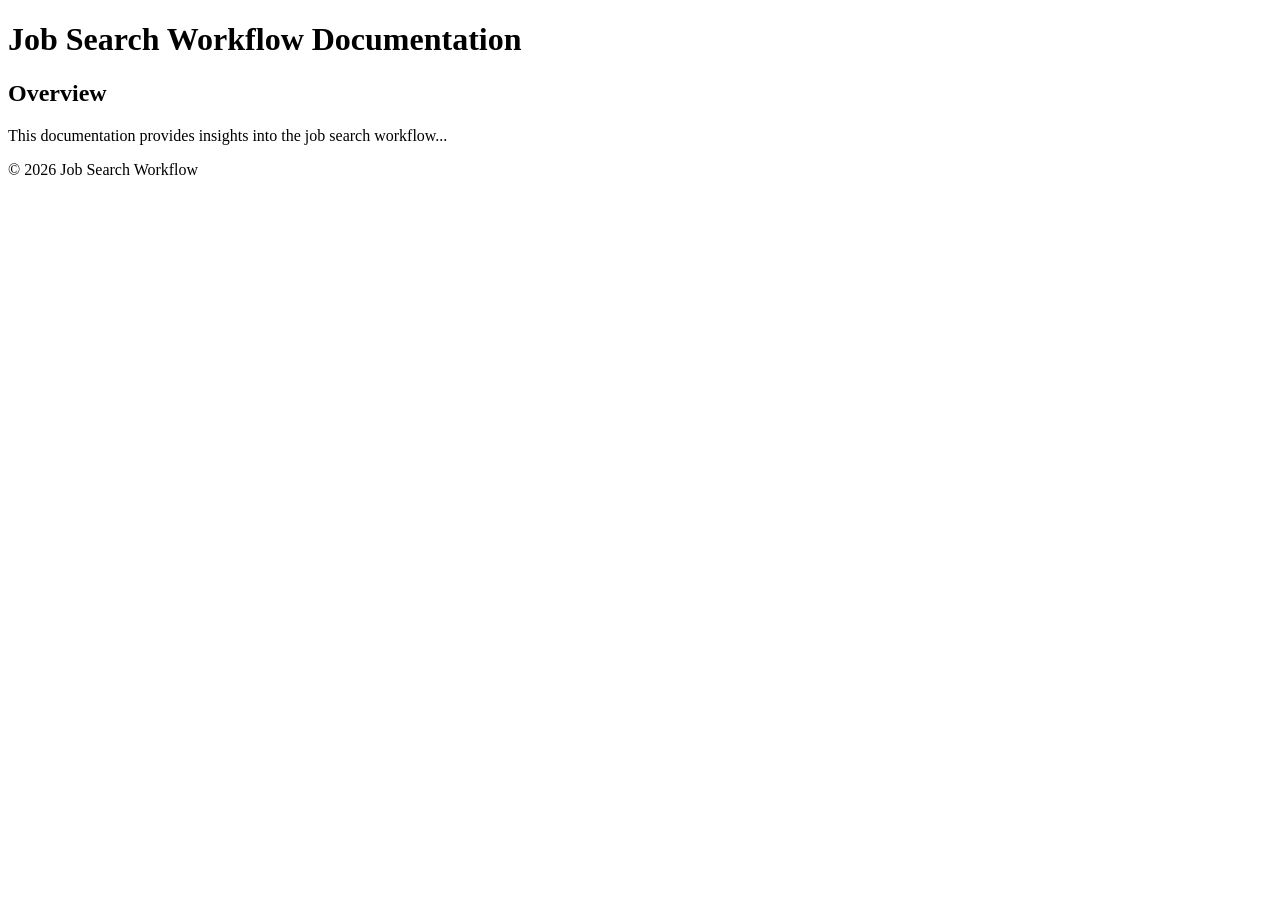
==== index.html @ c6fd20a3 "Create index.html for job search workflow documentation" ====
<!DOCTYPE html>
<html lang="en">
<head>
    <meta charset="UTF-8">
    <meta name="viewport" content="width=device-width, initial-scale=1.0">
    <title>Job Search Workflow Documentation</title>
    <link rel="stylesheet" href="styles.css">
</head>
<body>
    <header>
        <h1>Job Search Workflow Documentation</h1>
    </header>
    <main>
        <section>
            <h2>Overview</h2>
            <p>This documentation provides insights into the job search workflow...</p>
        </section>
    </main>
    <footer>
        <p>&copy; 2026 Job Search Workflow</p>
    </footer>
</body>
</html>
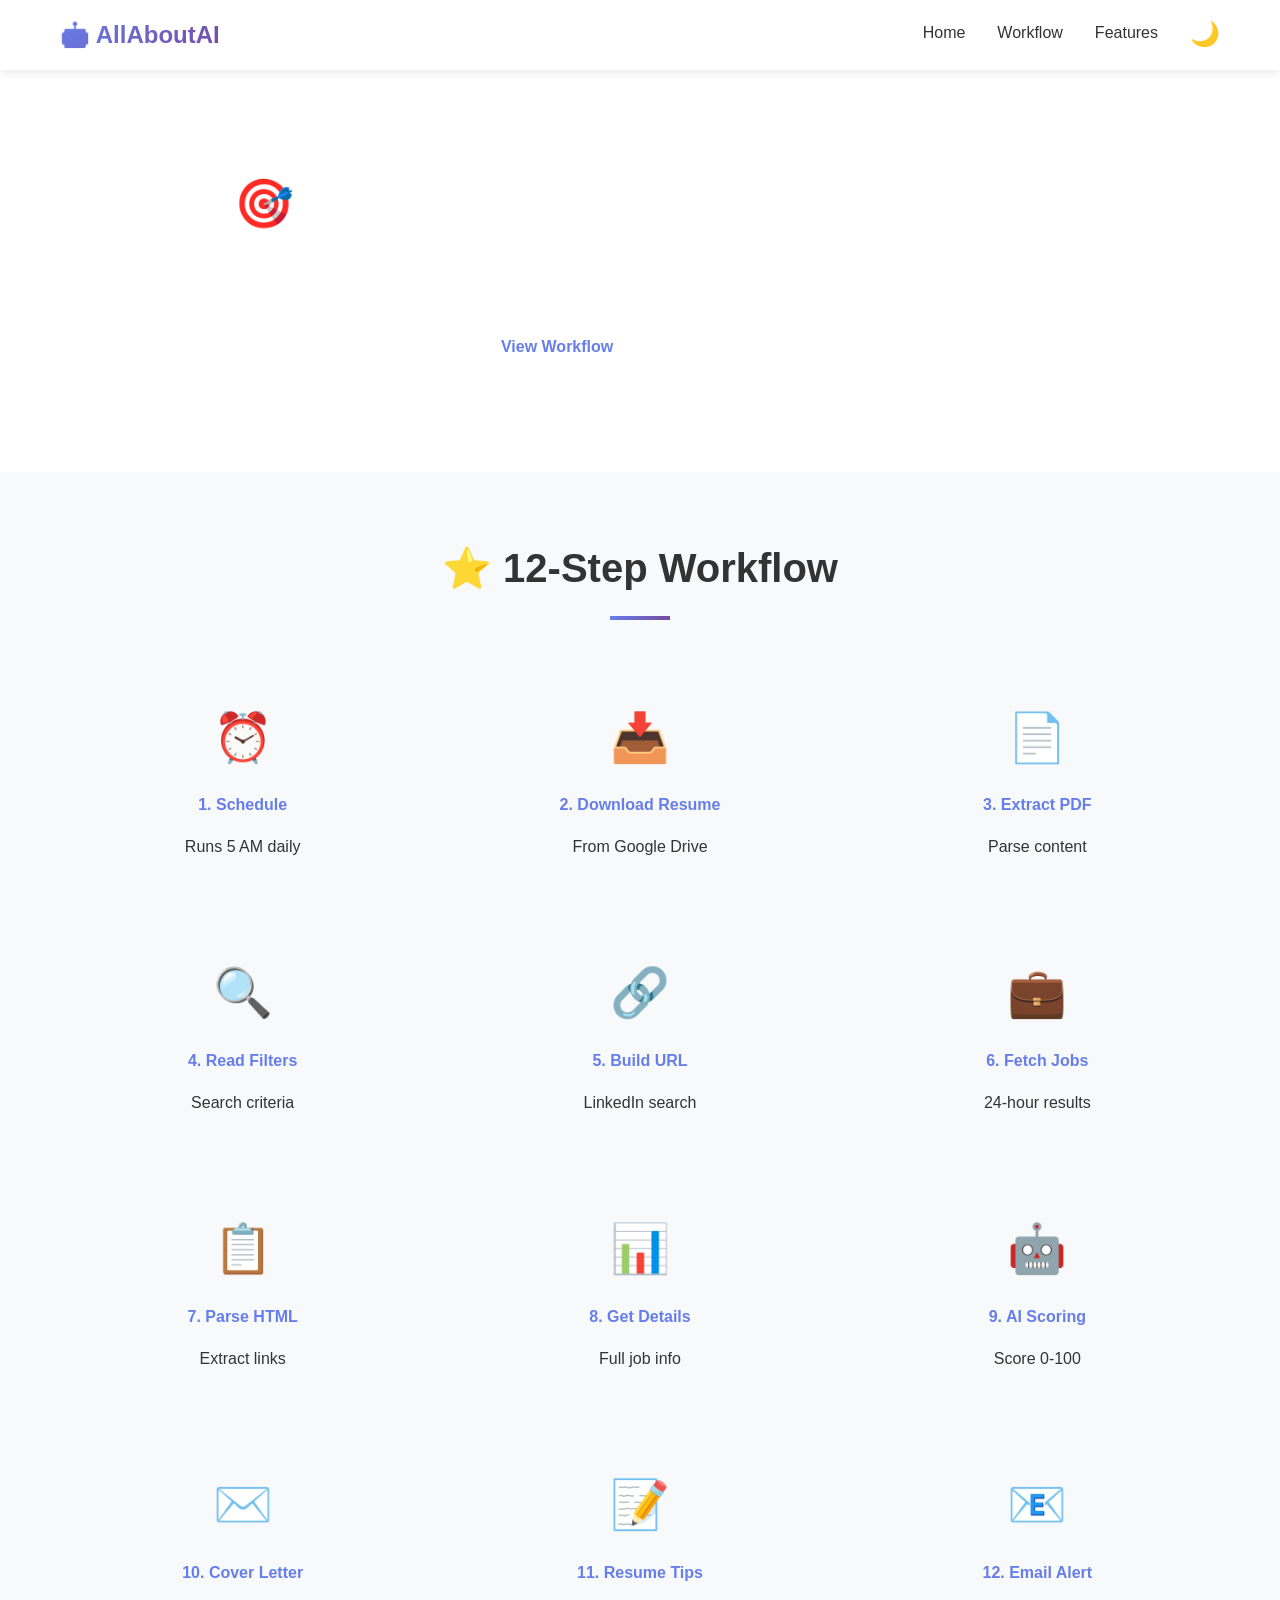
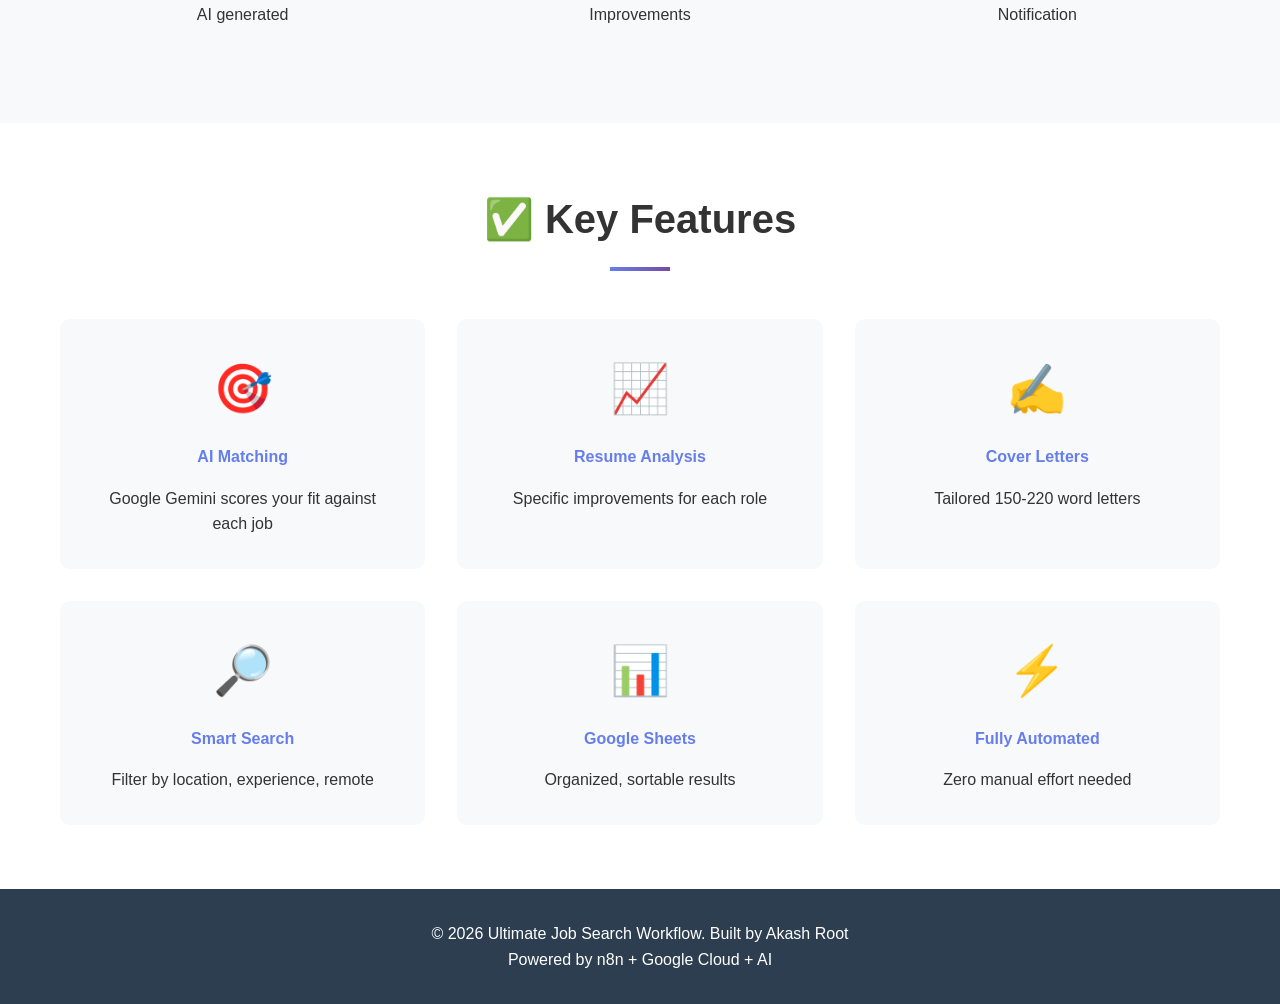
==== commit 1fd629c5: "Revamp index.html for job search automation site" ====
--- a/index.html
+++ b/index.html
@@ -3,21 +3,136 @@
 <head>
     <meta charset="UTF-8">
     <meta name="viewport" content="width=device-width, initial-scale=1.0">
-    <title>Job Search Workflow Documentation</title>
-    <link rel="stylesheet" href="styles.css">
+    <title>🎯 Ultimate Job Search Automation - n8n Workflow</title>
+    <style>
+        * { margin: 0; padding: 0; box-sizing: border-box; }
+        body { font-family: 'Segoe UI', Verdana, sans-serif; line-height: 1.6; color: #333; background: #f8f9fa; }
+        body.dark-mode { background: #1a1a1a; color: #f0f0f0; }
+        nav { background: white; box-shadow: 0 2px 10px rgba(0,0,0,0.1); position: sticky; top: 0; z-index: 1000; }
+        body.dark-mode nav { background: #2a2a2a; }
+        nav .container { max-width: 1200px; margin: 0 auto; padding: 1rem 20px; display: flex; justify-content: space-between; align-items: center; }
+        .logo { font-size: 1.5rem; font-weight: bold; background: linear-gradient(135deg, #667eea, #764ba2); -webkit-background-clip: text; -webkit-text-fill-color: transparent; }
+        .nav-links { display: flex; gap: 2rem; list-style: none; }
+        .nav-links a { text-decoration: none; color: inherit; font-weight: 500; }
+        .nav-links a:hover { color: #667eea; }
+        .theme-toggle { background: none; border: none; font-size: 1.5rem; cursor: pointer; }
+        .container { max-width: 1200px; margin: 0 auto; padding: 0 20px; }
+        .hero { background: linear-gradient(135deg, #667eea, #764ba2); color: white; padding: 6rem 20px; text-align: center; }
+        .hero h1 { font-size: 3rem; margin-bottom: 1rem; }
+        .hero p { font-size: 1.2rem; margin-bottom: 2rem; }
+        .cta-buttons { display: flex; gap: 1rem; justify-content: center; flex-wrap: wrap; }
+        .btn { padding: 0.75rem 2rem; border: none; border-radius: 50px; font-size: 1rem; cursor: pointer; text-decoration: none; display: inline-block; }
+        .btn-primary { background: white; color: #667eea; font-weight: bold; }
+        .btn-primary:hover { transform: translateY(-2px); box-shadow: 0 10px 20px rgba(0,0,0,0.2); }
+        .btn-secondary { background: transparent; color: white; border: 2px solid white; }
+        .btn-secondary:hover { background: white; color: #667eea; }
+        section { padding: 4rem 20px; }
+        section:nth-child(even) { background: white; }
+        body.dark-mode section:nth-child(even) { background: #2a2a2a; }
+        .section-title { font-size: 2.5rem; text-align: center; margin-bottom: 3rem; }
+        .section-title::after { content: ''; display: block; width: 60px; height: 4px; background: linear-gradient(90deg, #667eea, #764ba2); margin: 1rem auto 0; }
+        .grid { display: grid; grid-template-columns: repeat(auto-fit, minmax(300px, 1fr)); gap: 2rem; margin-top: 2rem; }
+        .card { background: #f8f9fa; padding: 2rem; border-radius: 10px; text-align: center; transition: all 0.3s; }
+        body.dark-mode .card { background: #3a3a3a; }
+        .card:hover { transform: translateY(-10px); box-shadow: 0 15px 30px rgba(102, 126, 234, 0.2); }
+        .icon { font-size: 3rem; margin-bottom: 1rem; }
+        .card h4 { margin-bottom: 1rem; color: #667eea; }
+        footer { background: #2c3e50; color: white; text-align: center; padding: 2rem; }
+        @media (max-width: 768px) { .hero h1 { font-size: 2rem; } .grid { grid-template-columns: 1fr; } }
+    </style>
 </head>
 <body>
-    <header>
-        <h1>Job Search Workflow Documentation</h1>
-    </header>
-    <main>
-        <section>
-            <h2>Overview</h2>
-            <p>This documentation provides insights into the job search workflow...</p>
-        </section>
-    </main>
+    <nav>
+        <div class="container">
+            <div class="logo">🤖 AllAboutAI</div>
+            <ul class="nav-links">
+                <li><a href="#home">Home</a></li>
+                <li><a href="#workflow">Workflow</a></li>
+                <li><a href="#features">Features</a></li>
+                <li><button class="theme-toggle" onclick="toggleTheme()">🌙</button></li>
+            </ul>
+        </div>
+    </nav>
+
+    <section class="hero" id="home">
+        <div class="container">
+            <h1>🎯 Ultimate Job Search Automation</h1>
+            <p>Applied to 1000+ jobs? Built an n8n workflow that automates resume tailoring.</p>
+            <div class="cta-buttons">
+                <a href="#workflow" class="btn btn-primary">View Workflow</a>
+                <a href="#features" class="btn btn-secondary">Learn More</a>
+            </div>
+        </div>
+    </section>
+
+    <section id="features">
+        <div class="container">
+            <h2 class="section-title">⭐ 12-Step Workflow</h2>
+            <div class="grid">
+                <div class="card"><div class="icon">⏰</div><h4>1. Schedule</h4><p>Runs 5 AM daily</p></div>
+                <div class="card"><div class="icon">📥</div><h4>2. Download Resume</h4><p>From Google Drive</p></div>
+                <div class="card"><div class="icon">📄</div><h4>3. Extract PDF</h4><p>Parse content</p></div>
+                <div class="card"><div class="icon">🔍</div><h4>4. Read Filters</h4><p>Search criteria</p></div>
+                <div class="card"><div class="icon">🔗</div><h4>5. Build URL</h4><p>LinkedIn search</p></div>
+                <div class="card"><div class="icon">💼</div><h4>6. Fetch Jobs</h4><p>24-hour results</p></div>
+                <div class="card"><div class="icon">📋</div><h4>7. Parse HTML</h4><p>Extract links</p></div>
+                <div class="card"><div class="icon">📊</div><h4>8. Get Details</h4><p>Full job info</p></div>
+                <div class="card"><div class="icon">🤖</div><h4>9. AI Scoring</h4><p>Score 0-100</p></div>
+                <div class="card"><div class="icon">✉️</div><h4>10. Cover Letter</h4><p>AI generated</p></div>
+                <div class="card"><div class="icon">📝</div><h4>11. Resume Tips</h4><p>Improvements</p></div>
+                <div class="card"><div class="icon">📧</div><h4>12. Email Alert</h4><p>Notification</p></div>
+            </div>
+        </div>
+    </section>
+
+    <section id="workflow">
+        <div class="container">
+            <h2 class="section-title">✅ Key Features</h2>
+            <div class="grid">
+                <div class="card">
+                    <div class="icon">🎯</div>
+                    <h4>AI Matching</h4>
+                    <p>Google Gemini scores your fit against each job</p>
+                </div>
+                <div class="card">
+                    <div class="icon">📈</div>
+                    <h4>Resume Analysis</h4>
+                    <p>Specific improvements for each role</p>
+                </div>
+                <div class="card">
+                    <div class="icon">✍️</div>
+                    <h4>Cover Letters</h4>
+                    <p>Tailored 150-220 word letters</p>
+                </div>
+                <div class="card">
+                    <div class="icon">🔎</div>
+                    <h4>Smart Search</h4>
+                    <p>Filter by location, experience, remote</p>
+                </div>
+                <div class="card">
+                    <div class="icon">📊</div>
+                    <h4>Google Sheets</h4>
+                    <p>Organized, sortable results</p>
+                </div>
+                <div class="card">
+                    <div class="icon">⚡</div>
+                    <h4>Fully Automated</h4>
+                    <p>Zero manual effort needed</p>
+                </div>
+            </div>
+        </div>
+    </section>
+
     <footer>
-        <p>&copy; 2026 Job Search Workflow</p>
+        <p>&copy; 2026 Ultimate Job Search Workflow. Built by Akash Root</p>
+        <p>Powered by n8n + Google Cloud + AI</p>
     </footer>
+
+    <script>
+        function toggleTheme() {
+            document.body.classList.toggle('dark-mode');
+            document.querySelector('.theme-toggle').textContent = document.body.classList.contains('dark-mode') ? '☀️' : '🌙';
+        }
+    </script>
 </body>
-</html>+</html>
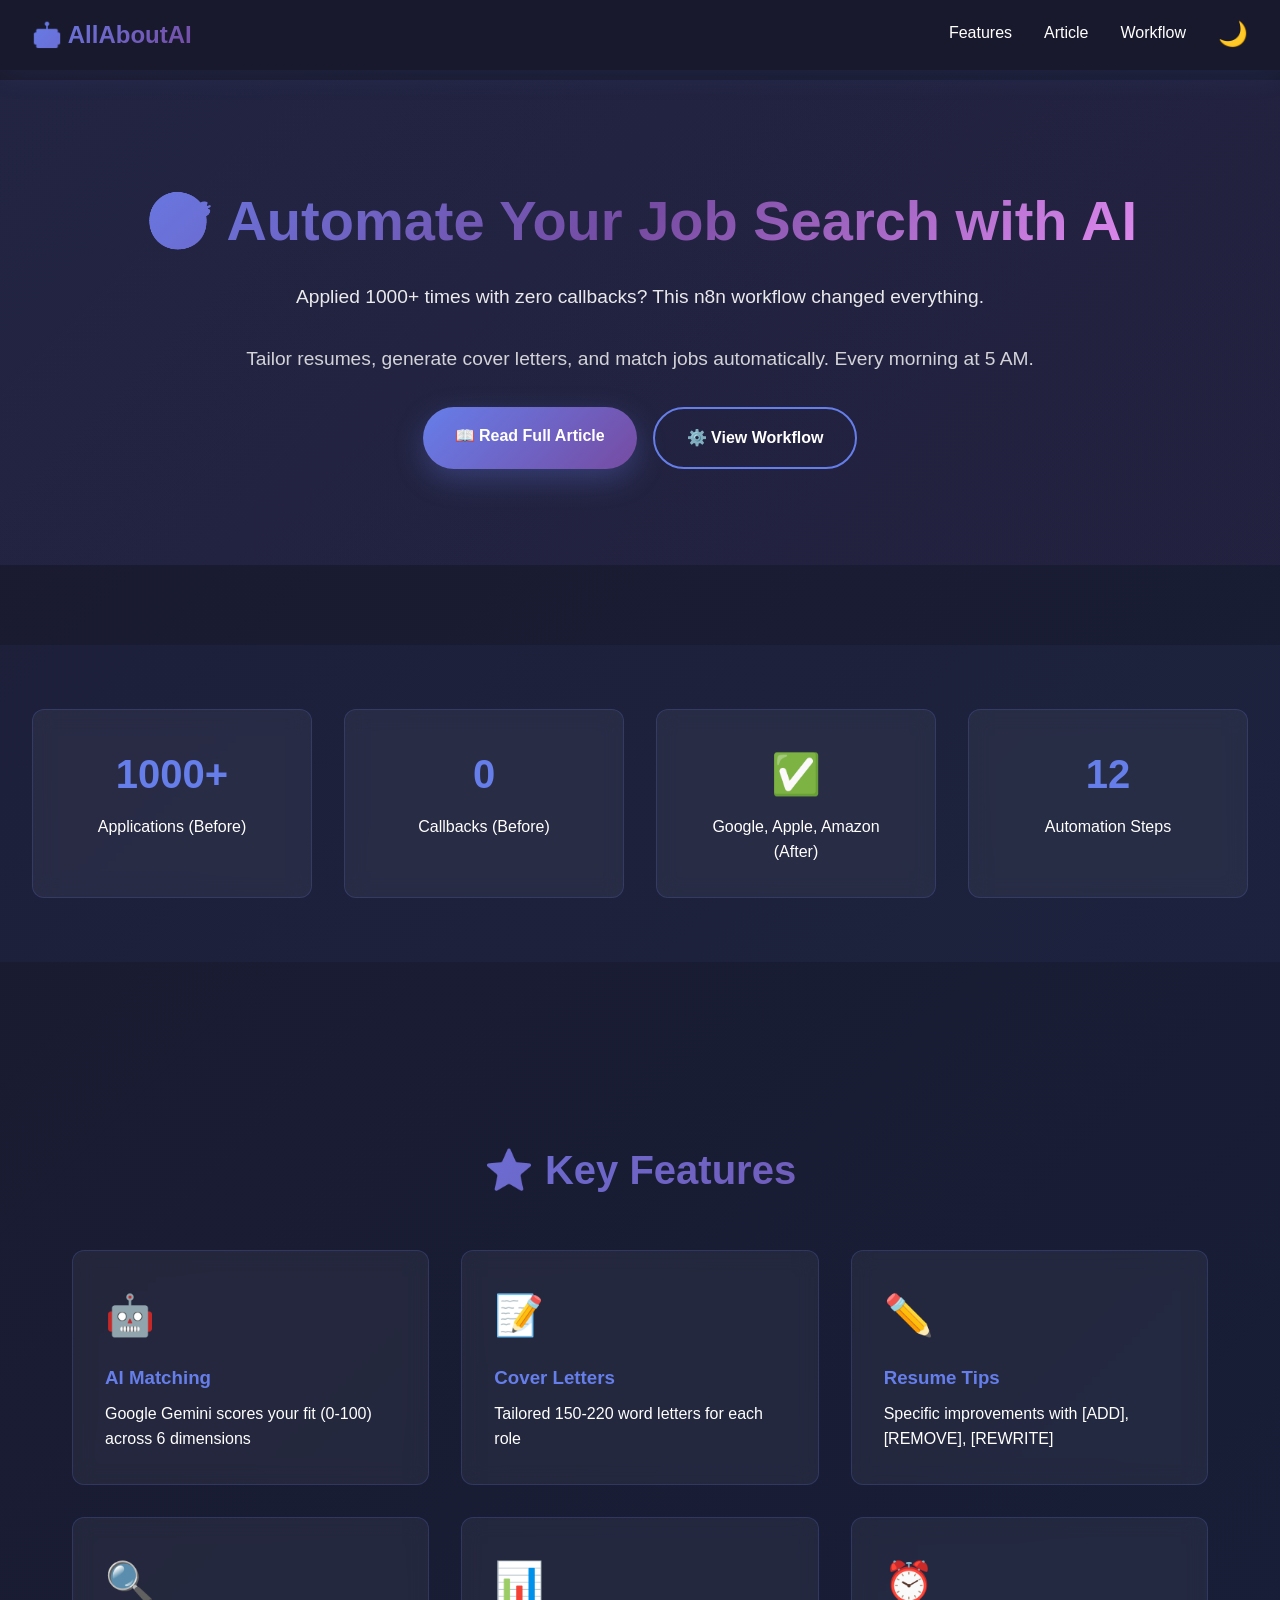
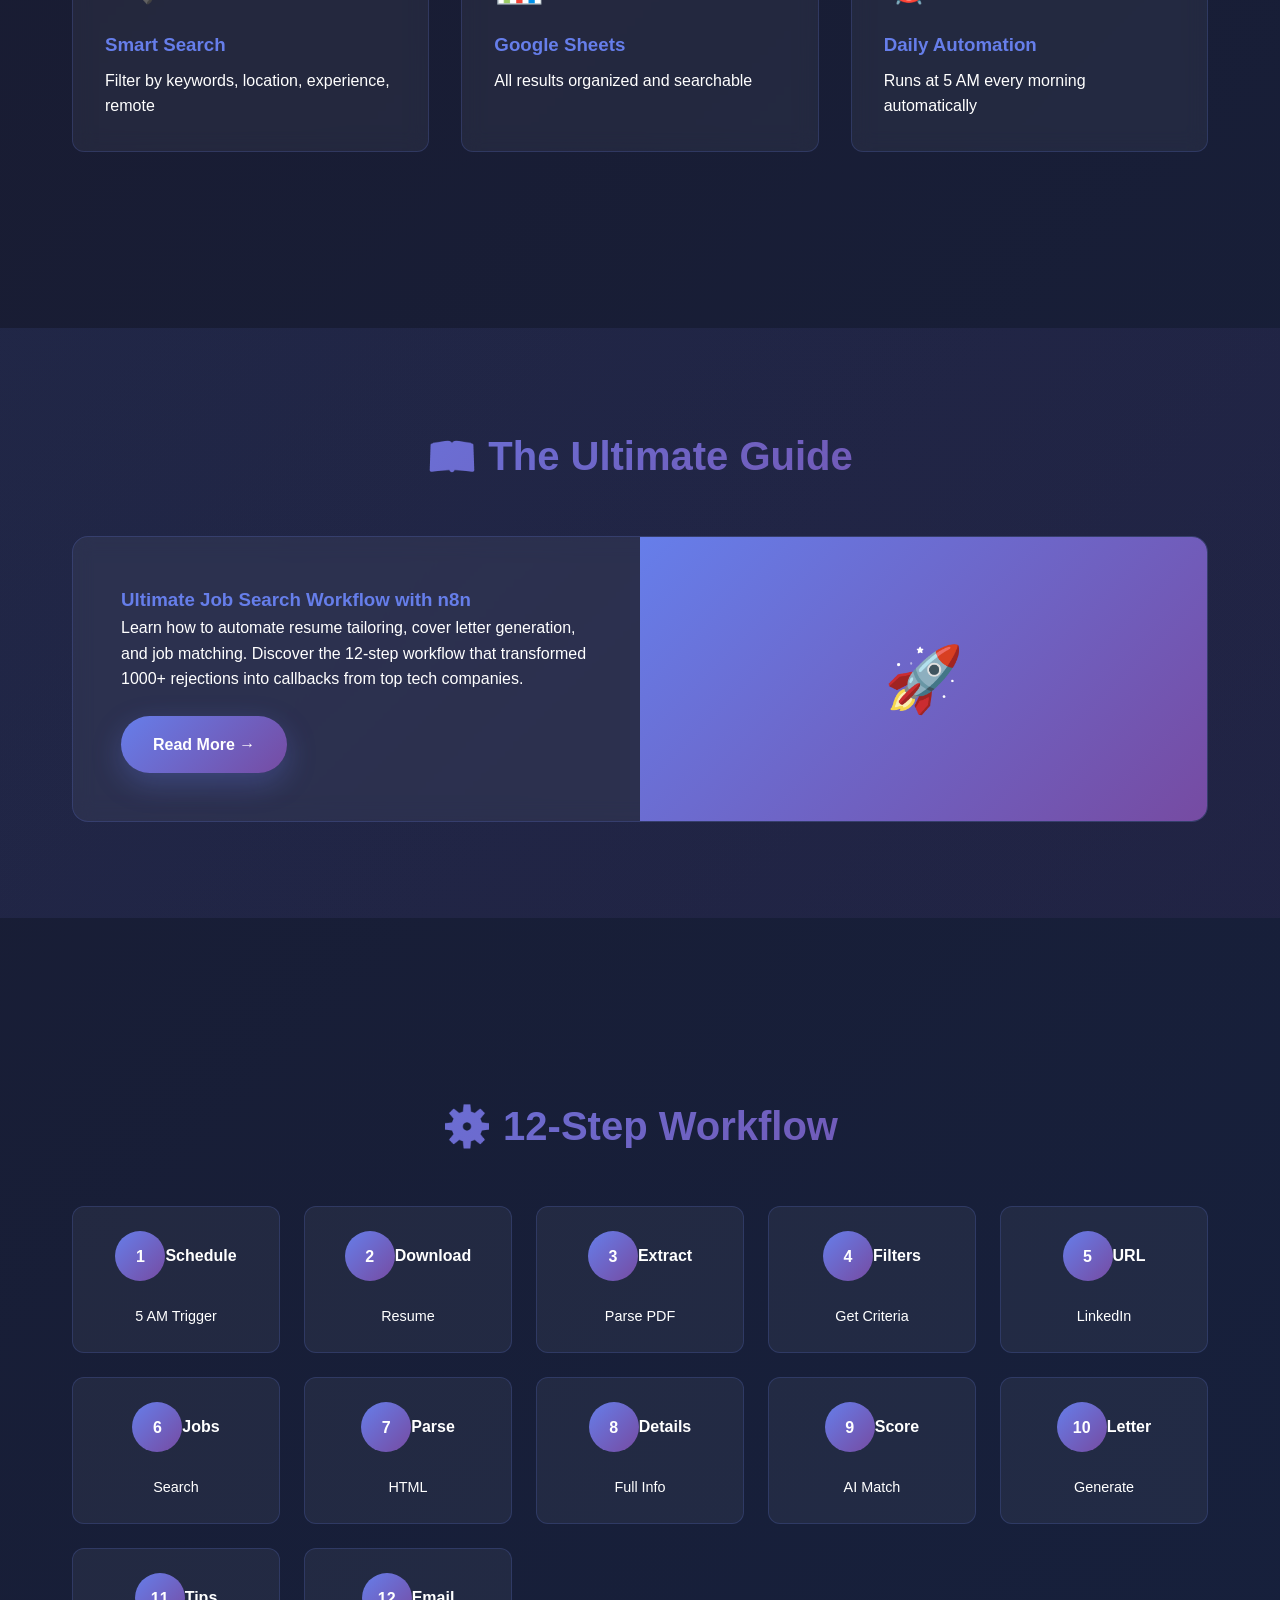
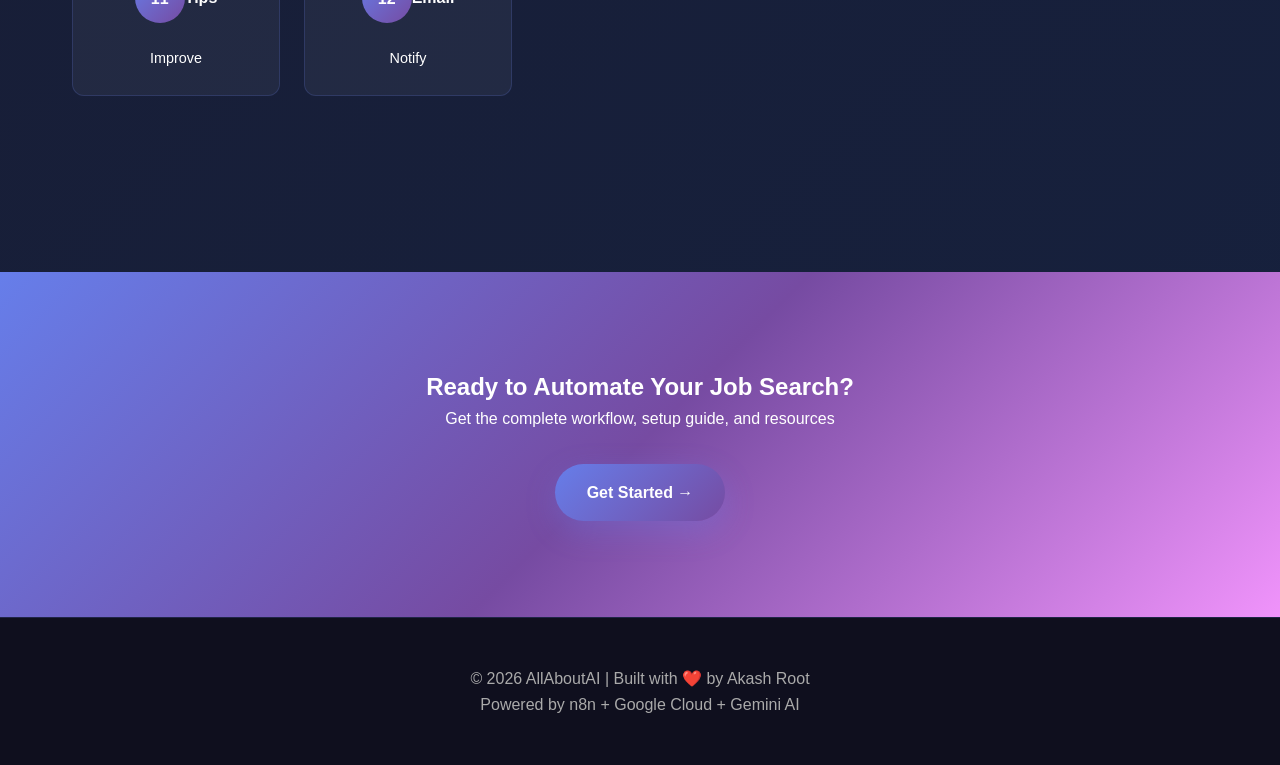
==== commit b588c932: "Update title and content for job search automation" ====
--- a/index.html
+++ b/index.html
@@ -3,136 +3,445 @@
 <head>
     <meta charset="UTF-8">
     <meta name="viewport" content="width=device-width, initial-scale=1.0">
-    <title>🎯 Ultimate Job Search Automation - n8n Workflow</title>
+    <title>🤖 AllAboutAI - Job Search Automation</title>
     <style>
         * { margin: 0; padding: 0; box-sizing: border-box; }
-        body { font-family: 'Segoe UI', Verdana, sans-serif; line-height: 1.6; color: #333; background: #f8f9fa; }
-        body.dark-mode { background: #1a1a1a; color: #f0f0f0; }
-        nav { background: white; box-shadow: 0 2px 10px rgba(0,0,0,0.1); position: sticky; top: 0; z-index: 1000; }
-        body.dark-mode nav { background: #2a2a2a; }
-        nav .container { max-width: 1200px; margin: 0 auto; padding: 1rem 20px; display: flex; justify-content: space-between; align-items: center; }
-        .logo { font-size: 1.5rem; font-weight: bold; background: linear-gradient(135deg, #667eea, #764ba2); -webkit-background-clip: text; -webkit-text-fill-color: transparent; }
-        .nav-links { display: flex; gap: 2rem; list-style: none; }
-        .nav-links a { text-decoration: none; color: inherit; font-weight: 500; }
-        .nav-links a:hover { color: #667eea; }
-        .theme-toggle { background: none; border: none; font-size: 1.5rem; cursor: pointer; }
-        .container { max-width: 1200px; margin: 0 auto; padding: 0 20px; }
-        .hero { background: linear-gradient(135deg, #667eea, #764ba2); color: white; padding: 6rem 20px; text-align: center; }
-        .hero h1 { font-size: 3rem; margin-bottom: 1rem; }
-        .hero p { font-size: 1.2rem; margin-bottom: 2rem; }
-        .cta-buttons { display: flex; gap: 1rem; justify-content: center; flex-wrap: wrap; }
-        .btn { padding: 0.75rem 2rem; border: none; border-radius: 50px; font-size: 1rem; cursor: pointer; text-decoration: none; display: inline-block; }
-        .btn-primary { background: white; color: #667eea; font-weight: bold; }
-        .btn-primary:hover { transform: translateY(-2px); box-shadow: 0 10px 20px rgba(0,0,0,0.2); }
-        .btn-secondary { background: transparent; color: white; border: 2px solid white; }
-        .btn-secondary:hover { background: white; color: #667eea; }
-        section { padding: 4rem 20px; }
-        section:nth-child(even) { background: white; }
-        body.dark-mode section:nth-child(even) { background: #2a2a2a; }
-        .section-title { font-size: 2.5rem; text-align: center; margin-bottom: 3rem; }
-        .section-title::after { content: ''; display: block; width: 60px; height: 4px; background: linear-gradient(90deg, #667eea, #764ba2); margin: 1rem auto 0; }
-        .grid { display: grid; grid-template-columns: repeat(auto-fit, minmax(300px, 1fr)); gap: 2rem; margin-top: 2rem; }
-        .card { background: #f8f9fa; padding: 2rem; border-radius: 10px; text-align: center; transition: all 0.3s; }
-        body.dark-mode .card { background: #3a3a3a; }
-        .card:hover { transform: translateY(-10px); box-shadow: 0 15px 30px rgba(102, 126, 234, 0.2); }
-        .icon { font-size: 3rem; margin-bottom: 1rem; }
-        .card h4 { margin-bottom: 1rem; color: #667eea; }
-        footer { background: #2c3e50; color: white; text-align: center; padding: 2rem; }
-        @media (max-width: 768px) { .hero h1 { font-size: 2rem; } .grid { grid-template-columns: 1fr; } }
+        
+        :root {
+            --primary: #667eea;
+            --secondary: #764ba2;
+            --accent: #f093fb;
+        }
+
+        body {
+            font-family: -apple-system, BlinkMacSystemFont, 'Segoe UI', sans-serif;
+            background: linear-gradient(135deg, #1a1a2e 0%, #16213e 100%);
+            color: white;
+            line-height: 1.6;
+            overflow-x: hidden;
+        }
+
+        nav {
+            position: fixed;
+            top: 0;
+            width: 100%;
+            background: rgba(26, 26, 46, 0.95);
+            backdrop-filter: blur(10px);
+            z-index: 1000;
+            padding: 1rem 2rem;
+            display: flex;
+            justify-content: space-between;
+            align-items: center;
+            box-shadow: 0 4px 30px rgba(102, 126, 234, 0.1);
+        }
+
+        .logo {
+            font-size: 1.5rem;
+            font-weight: 700;
+            background: linear-gradient(135deg, #667eea, #764ba2);
+            -webkit-background-clip: text;
+            -webkit-text-fill-color: transparent;
+        }
+
+        .nav-links {
+            display: flex;
+            gap: 2rem;
+            list-style: none;
+        }
+
+        .nav-links a {
+            color: white;
+            text-decoration: none;
+            transition: color 0.3s;
+        }
+
+        .nav-links a:hover {
+            color: #667eea;
+        }
+
+        .theme-toggle {
+            background: none;
+            border: none;
+            color: white;
+            font-size: 1.5rem;
+            cursor: pointer;
+            transition: transform 0.3s;
+        }
+
+        body > section {
+            margin-top: 80px;
+        }
+
+        .hero {
+            padding: 6rem 2rem;
+            text-align: center;
+            background: linear-gradient(135deg, rgba(102, 126, 234, 0.1), rgba(118, 75, 162, 0.1));
+            animation: slideIn 0.8s ease;
+        }
+
+        .hero h1 {
+            font-size: 3.5rem;
+            margin-bottom: 1rem;
+            background: linear-gradient(135deg, #667eea, #764ba2, #f093fb);
+            -webkit-background-clip: text;
+            -webkit-text-fill-color: transparent;
+        }
+
+        .hero p {
+            font-size: 1.2rem;
+            margin-bottom: 2rem;
+            opacity: 0.9;
+        }
+
+        .buttons {
+            display: flex;
+            gap: 1rem;
+            justify-content: center;
+            flex-wrap: wrap;
+        }
+
+        .btn {
+            padding: 1rem 2rem;
+            border: none;
+            border-radius: 50px;
+            font-size: 1rem;
+            font-weight: 600;
+            cursor: pointer;
+            transition: all 0.3s;
+            text-decoration: none;
+            display: inline-block;
+        }
+
+        .btn-primary {
+            background: linear-gradient(135deg, #667eea, #764ba2);
+            color: white;
+            box-shadow: 0 10px 30px rgba(102, 126, 234, 0.3);
+        }
+
+        .btn-primary:hover {
+            transform: translateY(-3px);
+            box-shadow: 0 15px 40px rgba(102, 126, 234, 0.4);
+        }
+
+        .btn-secondary {
+            background: transparent;
+            color: white;
+            border: 2px solid #667eea;
+        }
+
+        .btn-secondary:hover {
+            background: #667eea;
+            color: white;
+        }
+
+        .container {
+            max-width: 1200px;
+            margin: 0 auto;
+            padding: 0 2rem;
+        }
+
+        .stats {
+            display: grid;
+            grid-template-columns: repeat(auto-fit, minmax(250px, 1fr));
+            gap: 2rem;
+            padding: 4rem 2rem;
+            background: rgba(102, 126, 234, 0.05);
+        }
+
+        .stat-card {
+            background: rgba(255, 255, 255, 0.05);
+            padding: 2rem;
+            border-radius: 12px;
+            text-align: center;
+            border: 1px solid rgba(102, 126, 234, 0.2);
+            transition: all 0.3s;
+            backdrop-filter: blur(10px);
+        }
+
+        .stat-card:hover {
+            transform: translateY(-10px);
+            background: rgba(102, 126, 234, 0.1);
+            border-color: #667eea;
+        }
+
+        .stat-number {
+            font-size: 2.5rem;
+            font-weight: 700;
+            color: #667eea;
+            margin-bottom: 0.5rem;
+        }
+
+        .features {
+            padding: 6rem 2rem;
+        }
+
+        .section-title {
+            font-size: 2.5rem;
+            text-align: center;
+            margin-bottom: 3rem;
+            background: linear-gradient(135deg, #667eea, #764ba2);
+            -webkit-background-clip: text;
+            -webkit-text-fill-color: transparent;
+        }
+
+        .features-grid {
+            display: grid;
+            grid-template-columns: repeat(auto-fit, minmax(300px, 1fr));
+            gap: 2rem;
+        }
+
+        .feature-card {
+            background: rgba(255, 255, 255, 0.05);
+            padding: 2rem;
+            border-radius: 12px;
+            border: 1px solid rgba(102, 126, 234, 0.2);
+            transition: all 0.3s;
+            backdrop-filter: blur(10px);
+        }
+
+        .feature-card:hover {
+            transform: translateY(-8px);
+            background: rgba(102, 126, 234, 0.1);
+            border-color: #667eea;
+            box-shadow: 0 20px 40px rgba(102, 126, 234, 0.2);
+        }
+
+        .feature-icon {
+            font-size: 2.5rem;
+            margin-bottom: 1rem;
+        }
+
+        .feature-card h3 {
+            margin-bottom: 0.5rem;
+            color: #667eea;
+        }
+
+        .article-preview {
+            padding: 6rem 2rem;
+            background: linear-gradient(135deg, rgba(102, 126, 234, 0.1), rgba(118, 75, 162, 0.1));
+        }
+
+        .article-card {
+            background: rgba(255, 255, 255, 0.05);
+            border-radius: 16px;
+            overflow: hidden;
+            backdrop-filter: blur(10px);
+            border: 1px solid rgba(102, 126, 234, 0.2);
+            display: grid;
+            grid-template-columns: 1fr 1fr;
+            transition: all 0.3s;
+        }
+
+        .article-card:hover {
+            box-shadow: 0 20px 60px rgba(102, 126, 234, 0.3);
+            transform: translateY(-5px);
+        }
+
+        .article-content {
+            padding: 3rem;
+            display: flex;
+            flex-direction: column;
+            justify-content: center;
+        }
+
+        .article-image {
+            background: linear-gradient(135deg, #667eea, #764ba2);
+            display: flex;
+            align-items: center;
+            justify-content: center;
+            padding: 3rem;
+            font-size: 4rem;
+        }
+
+        .workflow-grid {
+            display: grid;
+            grid-template-columns: repeat(auto-fit, minmax(180px, 1fr));
+            gap: 1.5rem;
+            margin-top: 3rem;
+        }
+
+        .step {
+            background: rgba(255, 255, 255, 0.05);
+            padding: 1.5rem;
+            border-radius: 12px;
+            text-align: center;
+            border: 1px solid rgba(102, 126, 234, 0.2);
+            transition: all 0.3s;
+        }
+
+        .step:hover {
+            transform: translateY(-8px);
+            background: rgba(102, 126, 234, 0.1);
+        }
+
+        .step-num {
+            display: inline-flex;
+            align-items: center;
+            justify-content: center;
+            width: 50px;
+            height: 50px;
+            border-radius: 50%;
+            background: linear-gradient(135deg, #667eea, #764ba2);
+            font-weight: 700;
+            margin-bottom: 1rem;
+        }
+
+        .cta {
+            background: linear-gradient(135deg, #667eea, #764ba2, #f093fb);
+            padding: 6rem 2rem;
+            text-align: center;
+        }
+
+        footer {
+            background: #0f0f1e;
+            padding: 3rem 2rem;
+            text-align: center;
+            border-top: 1px solid rgba(102, 126, 234, 0.2);
+            color: #aaa;
+        }
+
+        @keyframes slideIn {
+            from { opacity: 0; transform: translateY(30px); }
+            to { opacity: 1; transform: translateY(0); }
+        }
+
+        @media (max-width: 768px) {
+            .hero h1 { font-size: 2rem; }
+            .article-card { grid-template-columns: 1fr; }
+            .nav-links { gap: 1rem; }
+            .workflow-grid { grid-template-columns: repeat(2, 1fr); }
+        }
     </style>
 </head>
 <body>
     <nav>
+        <div class="logo">🤖 AllAboutAI</div>
+        <ul class="nav-links">
+            <li><a href="#features">Features</a></li>
+            <li><a href="#article">Article</a></li>
+            <li><a href="#workflow">Workflow</a></li>
+            <li><button class="theme-toggle" onclick="alert('Theme toggle coming soon')">🌙</button></li>
+        </ul>
+    </nav>
+
+    <section class="hero">
         <div class="container">
-            <div class="logo">🤖 AllAboutAI</div>
-            <ul class="nav-links">
-                <li><a href="#home">Home</a></li>
-                <li><a href="#workflow">Workflow</a></li>
-                <li><a href="#features">Features</a></li>
-                <li><button class="theme-toggle" onclick="toggleTheme()">🌙</button></li>
-            </ul>
-        </div>
-    </nav>
-
-    <section class="hero" id="home">
+            <h1>🎯 Automate Your Job Search with AI</h1>
+            <p>Applied 1000+ times with zero callbacks? This n8n workflow changed everything.</p>
+            <p style="opacity: 0.8;">Tailor resumes, generate cover letters, and match jobs automatically. Every morning at 5 AM.</p>
+            <div class="buttons">
+                <a href="article.html" class="btn btn-primary">📖 Read Full Article</a>
+                <a href="#workflow" class="btn btn-secondary">⚙️ View Workflow</a>
+            </div>
+        </div>
+    </section>
+
+    <section class="stats">
+        <div class="container" style="display: contents;">
+            <div class="stat-card">
+                <div class="stat-number">1000+</div>
+                <div>Applications (Before)</div>
+            </div>
+            <div class="stat-card">
+                <div class="stat-number">0</div>
+                <div>Callbacks (Before)</div>
+            </div>
+            <div class="stat-card">
+                <div class="stat-number">✅</div>
+                <div>Google, Apple, Amazon (After)</div>
+            </div>
+            <div class="stat-card">
+                <div class="stat-number">12</div>
+                <div>Automation Steps</div>
+            </div>
+        </div>
+    </section>
+
+    <section class="features" id="features">
         <div class="container">
-            <h1>🎯 Ultimate Job Search Automation</h1>
-            <p>Applied to 1000+ jobs? Built an n8n workflow that automates resume tailoring.</p>
-            <div class="cta-buttons">
-                <a href="#workflow" class="btn btn-primary">View Workflow</a>
-                <a href="#features" class="btn btn-secondary">Learn More</a>
-            </div>
-        </div>
-    </section>
-
-    <section id="features">
+            <h2 class="section-title">⭐ Key Features</h2>
+            <div class="features-grid">
+                <div class="feature-card">
+                    <div class="feature-icon">🤖</div>
+                    <h3>AI Matching</h3>
+                    <p>Google Gemini scores your fit (0-100) across 6 dimensions</p>
+                </div>
+                <div class="feature-card">
+                    <div class="feature-icon">📝</div>
+                    <h3>Cover Letters</h3>
+                    <p>Tailored 150-220 word letters for each role</p>
+                </div>
+                <div class="feature-card">
+                    <div class="feature-icon">✏️</div>
+                    <h3>Resume Tips</h3>
+                    <p>Specific improvements with [ADD], [REMOVE], [REWRITE]</p>
+                </div>
+                <div class="feature-card">
+                    <div class="feature-icon">🔍</div>
+                    <h3>Smart Search</h3>
+                    <p>Filter by keywords, location, experience, remote</p>
+                </div>
+                <div class="feature-card">
+                    <div class="feature-icon">📊</div>
+                    <h3>Google Sheets</h3>
+                    <p>All results organized and searchable</p>
+                </div>
+                <div class="feature-card">
+                    <div class="feature-icon">⏰</div>
+                    <h3>Daily Automation</h3>
+                    <p>Runs at 5 AM every morning automatically</p>
+                </div>
+            </div>
+        </div>
+    </section>
+
+    <section class="article-preview" id="article">
         <div class="container">
-            <h2 class="section-title">⭐ 12-Step Workflow</h2>
-            <div class="grid">
-                <div class="card"><div class="icon">⏰</div><h4>1. Schedule</h4><p>Runs 5 AM daily</p></div>
-                <div class="card"><div class="icon">📥</div><h4>2. Download Resume</h4><p>From Google Drive</p></div>
-                <div class="card"><div class="icon">📄</div><h4>3. Extract PDF</h4><p>Parse content</p></div>
-                <div class="card"><div class="icon">🔍</div><h4>4. Read Filters</h4><p>Search criteria</p></div>
-                <div class="card"><div class="icon">🔗</div><h4>5. Build URL</h4><p>LinkedIn search</p></div>
-                <div class="card"><div class="icon">💼</div><h4>6. Fetch Jobs</h4><p>24-hour results</p></div>
-                <div class="card"><div class="icon">📋</div><h4>7. Parse HTML</h4><p>Extract links</p></div>
-                <div class="card"><div class="icon">📊</div><h4>8. Get Details</h4><p>Full job info</p></div>
-                <div class="card"><div class="icon">🤖</div><h4>9. AI Scoring</h4><p>Score 0-100</p></div>
-                <div class="card"><div class="icon">✉️</div><h4>10. Cover Letter</h4><p>AI generated</p></div>
-                <div class="card"><div class="icon">📝</div><h4>11. Resume Tips</h4><p>Improvements</p></div>
-                <div class="card"><div class="icon">📧</div><h4>12. Email Alert</h4><p>Notification</p></div>
-            </div>
-        </div>
-    </section>
-
-    <section id="workflow">
+            <h2 class="section-title">📖 The Ultimate Guide</h2>
+            <div class="article-card" style="margin-top: 3rem;">
+                <div class="article-content">
+                    <h3 style="color: #667eea;">Ultimate Job Search Workflow with n8n</h3>
+                    <p>Learn how to automate resume tailoring, cover letter generation, and job matching. Discover the 12-step workflow that transformed 1000+ rejections into callbacks from top tech companies.</p>
+                    <div style="margin-top: 1.5rem;">
+                        <a href="article.html" class="btn btn-primary">Read More →</a>
+                    </div>
+                </div>
+                <div class="article-image">🚀</div>
+            </div>
+        </div>
+    </section>
+
+    <section class="features" id="workflow">
         <div class="container">
-            <h2 class="section-title">✅ Key Features</h2>
-            <div class="grid">
-                <div class="card">
-                    <div class="icon">🎯</div>
-                    <h4>AI Matching</h4>
-                    <p>Google Gemini scores your fit against each job</p>
-                </div>
-                <div class="card">
-                    <div class="icon">📈</div>
-                    <h4>Resume Analysis</h4>
-                    <p>Specific improvements for each role</p>
-                </div>
-                <div class="card">
-                    <div class="icon">✍️</div>
-                    <h4>Cover Letters</h4>
-                    <p>Tailored 150-220 word letters</p>
-                </div>
-                <div class="card">
-                    <div class="icon">🔎</div>
-                    <h4>Smart Search</h4>
-                    <p>Filter by location, experience, remote</p>
-                </div>
-                <div class="card">
-                    <div class="icon">📊</div>
-                    <h4>Google Sheets</h4>
-                    <p>Organized, sortable results</p>
-                </div>
-                <div class="card">
-                    <div class="icon">⚡</div>
-                    <h4>Fully Automated</h4>
-                    <p>Zero manual effort needed</p>
-                </div>
-            </div>
+            <h2 class="section-title">⚙️ 12-Step Workflow</h2>
+            <div class="workflow-grid">
+                <div class="step"><div class="step-num">1</div><strong>Schedule</strong><p style="margin-top: 0.5rem; font-size: 0.9rem;">5 AM Trigger</p></div>
+                <div class="step"><div class="step-num">2</div><strong>Download</strong><p style="margin-top: 0.5rem; font-size: 0.9rem;">Resume</p></div>
+                <div class="step"><div class="step-num">3</div><strong>Extract</strong><p style="margin-top: 0.5rem; font-size: 0.9rem;">Parse PDF</p></div>
+                <div class="step"><div class="step-num">4</div><strong>Filters</strong><p style="margin-top: 0.5rem; font-size: 0.9rem;">Get Criteria</p></div>
+                <div class="step"><div class="step-num">5</div><strong>URL</strong><p style="margin-top: 0.5rem; font-size: 0.9rem;">LinkedIn</p></div>
+                <div class="step"><div class="step-num">6</div><strong>Jobs</strong><p style="margin-top: 0.5rem; font-size: 0.9rem;">Search</p></div>
+                <div class="step"><div class="step-num">7</div><strong>Parse</strong><p style="margin-top: 0.5rem; font-size: 0.9rem;">HTML</p></div>
+                <div class="step"><div class="step-num">8</div><strong>Details</strong><p style="margin-top: 0.5rem; font-size: 0.9rem;">Full Info</p></div>
+                <div class="step"><div class="step-num">9</div><strong>Score</strong><p style="margin-top: 0.5rem; font-size: 0.9rem;">AI Match</p></div>
+                <div class="step"><div class="step-num">10</div><strong>Letter</strong><p style="margin-top: 0.5rem; font-size: 0.9rem;">Generate</p></div>
+                <div class="step"><div class="step-num">11</div><strong>Tips</strong><p style="margin-top: 0.5rem; font-size: 0.9rem;">Improve</p></div>
+                <div class="step"><div class="step-num">12</div><strong>Email</strong><p style="margin-top: 0.5rem; font-size: 0.9rem;">Notify</p></div>
+            </div>
+        </div>
+    </section>
+
+    <section class="cta">
+        <div class="container">
+            <h2>Ready to Automate Your Job Search?</h2>
+            <p style="margin-bottom: 2rem;">Get the complete workflow, setup guide, and resources</p>
+            <a href="article.html" class="btn btn-primary">Get Started →</a>
         </div>
     </section>
 
     <footer>
-        <p>&copy; 2026 Ultimate Job Search Workflow. Built by Akash Root</p>
-        <p>Powered by n8n + Google Cloud + AI</p>
+        <p>&copy; 2026 AllAboutAI | Built with ❤️ by Akash Root</p>
+        <p>Powered by n8n + Google Cloud + Gemini AI</p>
     </footer>
-
-    <script>
-        function toggleTheme() {
-            document.body.classList.toggle('dark-mode');
-            document.querySelector('.theme-toggle').textContent = document.body.classList.contains('dark-mode') ? '☀️' : '🌙';
-        }
-    </script>
 </body>
 </html>
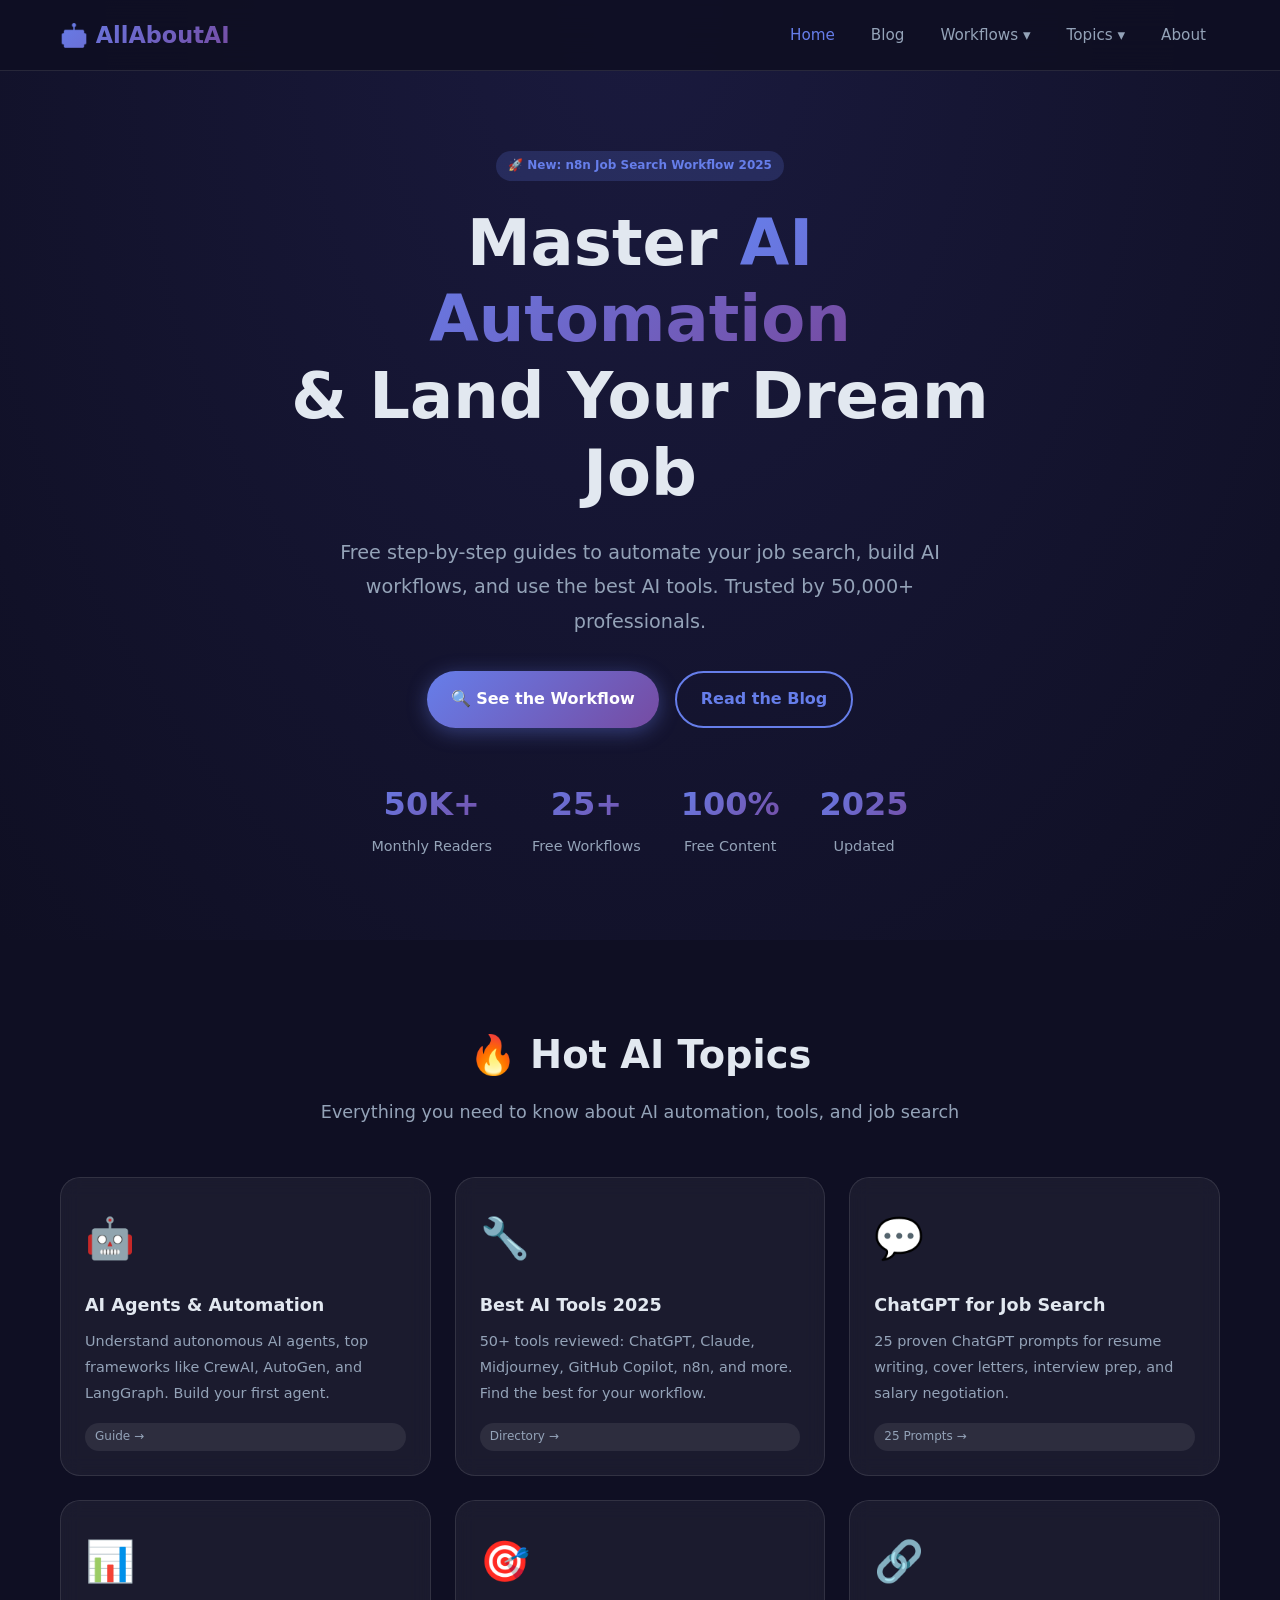
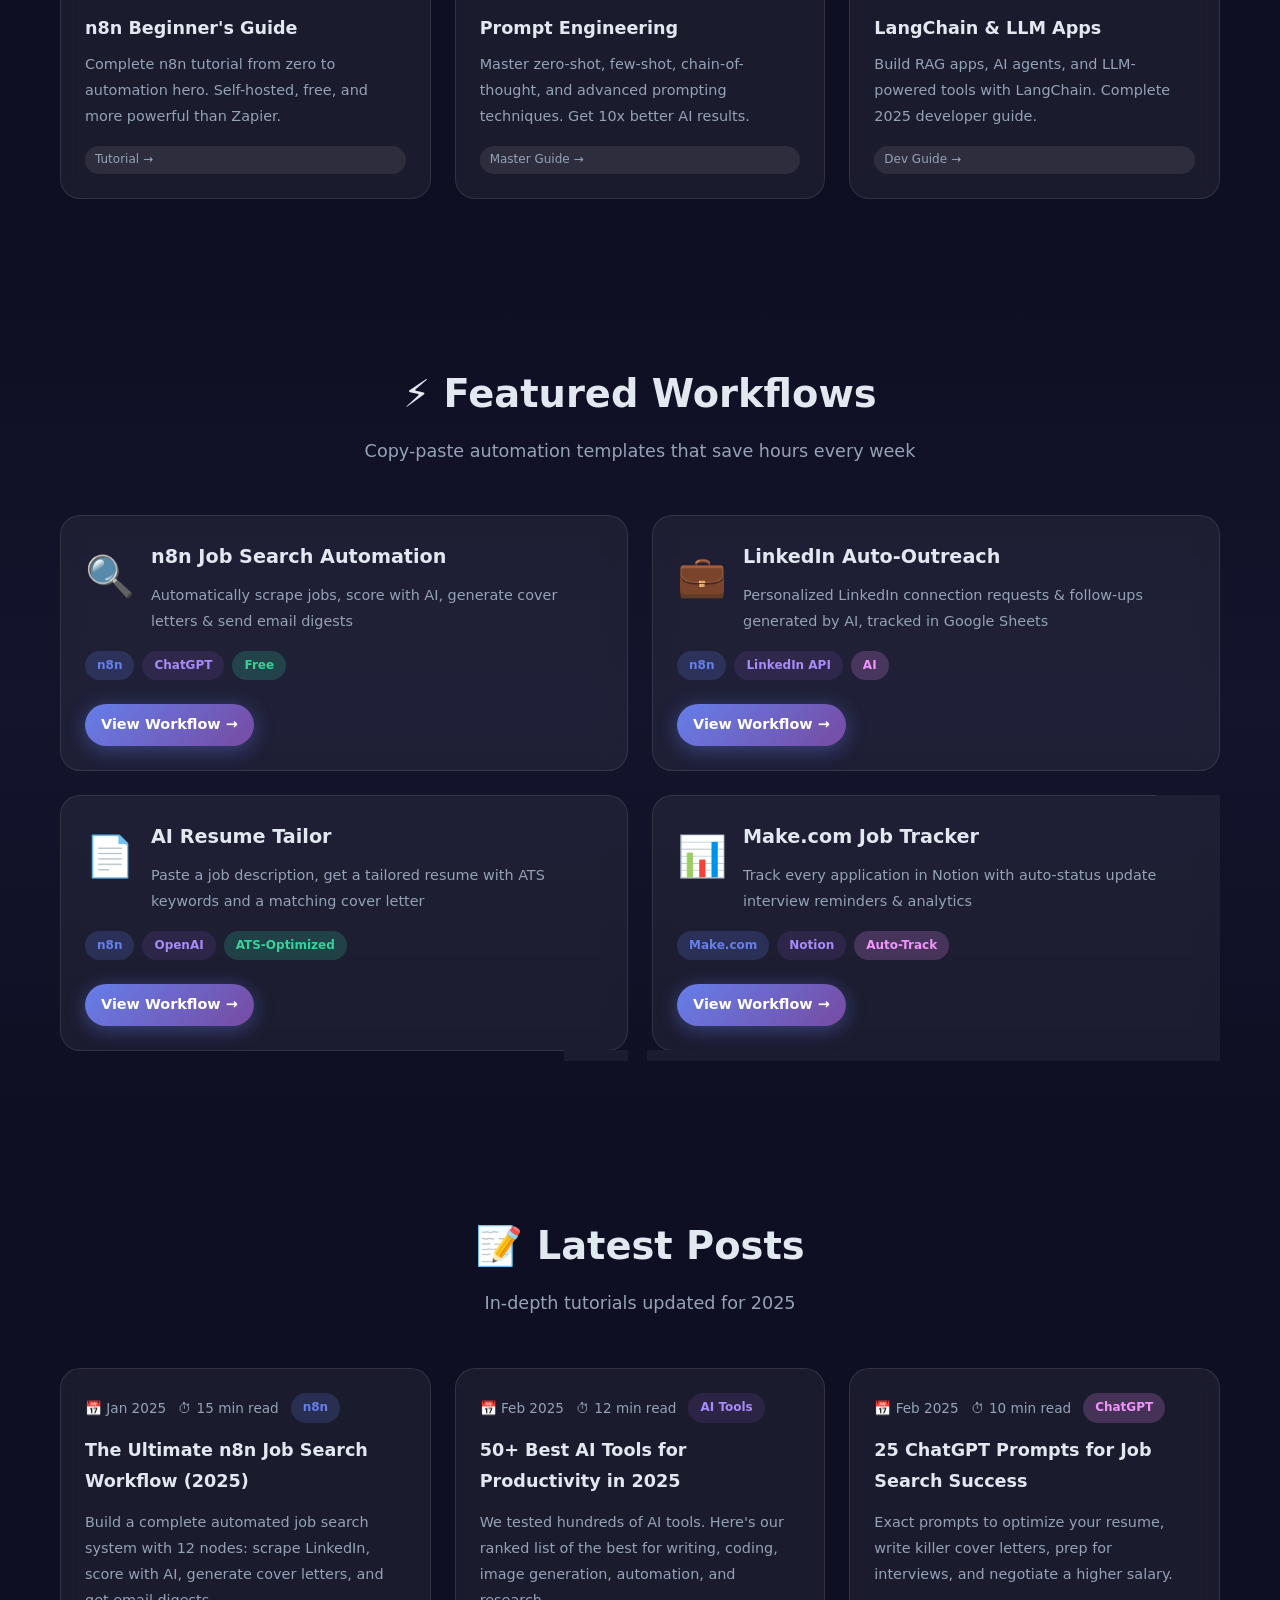
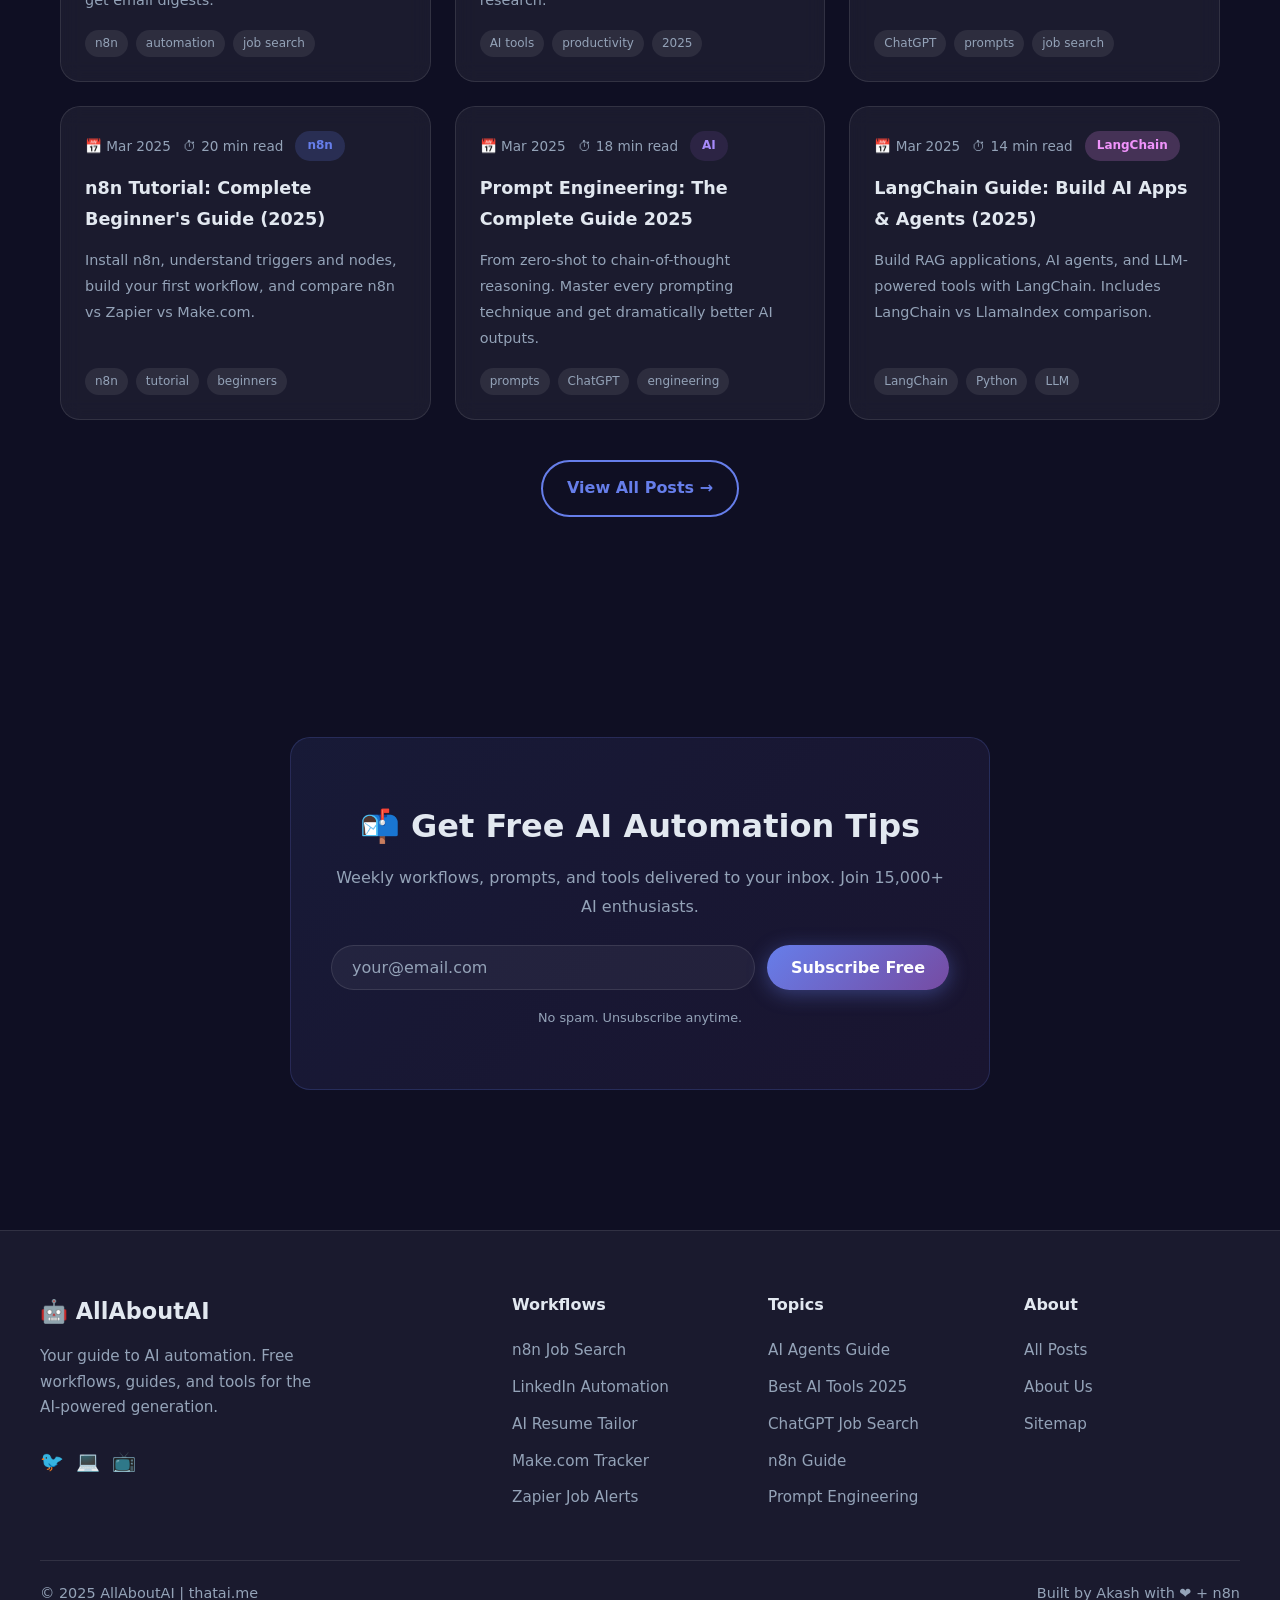
==== commit 8a6a5d53: "Add comprehensive AI blog website with CSS, homepage, blog, sitemap, robots - css/styles.css: 1340-l" ====
--- a/index.html
+++ b/index.html
@@ -1,447 +1,427 @@
 <!DOCTYPE html>
 <html lang="en">
 <head>
-    <meta charset="UTF-8">
-    <meta name="viewport" content="width=device-width, initial-scale=1.0">
-    <title>🤖 AllAboutAI - Job Search Automation</title>
-    <style>
-        * { margin: 0; padding: 0; box-sizing: border-box; }
-        
-        :root {
-            --primary: #667eea;
-            --secondary: #764ba2;
-            --accent: #f093fb;
-        }
-
-        body {
-            font-family: -apple-system, BlinkMacSystemFont, 'Segoe UI', sans-serif;
-            background: linear-gradient(135deg, #1a1a2e 0%, #16213e 100%);
-            color: white;
-            line-height: 1.6;
-            overflow-x: hidden;
-        }
-
-        nav {
-            position: fixed;
-            top: 0;
-            width: 100%;
-            background: rgba(26, 26, 46, 0.95);
-            backdrop-filter: blur(10px);
-            z-index: 1000;
-            padding: 1rem 2rem;
-            display: flex;
-            justify-content: space-between;
-            align-items: center;
-            box-shadow: 0 4px 30px rgba(102, 126, 234, 0.1);
-        }
-
-        .logo {
-            font-size: 1.5rem;
-            font-weight: 700;
-            background: linear-gradient(135deg, #667eea, #764ba2);
-            -webkit-background-clip: text;
-            -webkit-text-fill-color: transparent;
-        }
-
-        .nav-links {
-            display: flex;
-            gap: 2rem;
-            list-style: none;
-        }
-
-        .nav-links a {
-            color: white;
-            text-decoration: none;
-            transition: color 0.3s;
-        }
-
-        .nav-links a:hover {
-            color: #667eea;
-        }
-
-        .theme-toggle {
-            background: none;
-            border: none;
-            color: white;
-            font-size: 1.5rem;
-            cursor: pointer;
-            transition: transform 0.3s;
-        }
-
-        body > section {
-            margin-top: 80px;
-        }
-
-        .hero {
-            padding: 6rem 2rem;
-            text-align: center;
-            background: linear-gradient(135deg, rgba(102, 126, 234, 0.1), rgba(118, 75, 162, 0.1));
-            animation: slideIn 0.8s ease;
-        }
-
-        .hero h1 {
-            font-size: 3.5rem;
-            margin-bottom: 1rem;
-            background: linear-gradient(135deg, #667eea, #764ba2, #f093fb);
-            -webkit-background-clip: text;
-            -webkit-text-fill-color: transparent;
-        }
-
-        .hero p {
-            font-size: 1.2rem;
-            margin-bottom: 2rem;
-            opacity: 0.9;
-        }
-
-        .buttons {
-            display: flex;
-            gap: 1rem;
-            justify-content: center;
-            flex-wrap: wrap;
-        }
-
-        .btn {
-            padding: 1rem 2rem;
-            border: none;
-            border-radius: 50px;
-            font-size: 1rem;
-            font-weight: 600;
-            cursor: pointer;
-            transition: all 0.3s;
-            text-decoration: none;
-            display: inline-block;
-        }
-
-        .btn-primary {
-            background: linear-gradient(135deg, #667eea, #764ba2);
-            color: white;
-            box-shadow: 0 10px 30px rgba(102, 126, 234, 0.3);
-        }
-
-        .btn-primary:hover {
-            transform: translateY(-3px);
-            box-shadow: 0 15px 40px rgba(102, 126, 234, 0.4);
-        }
-
-        .btn-secondary {
-            background: transparent;
-            color: white;
-            border: 2px solid #667eea;
-        }
-
-        .btn-secondary:hover {
-            background: #667eea;
-            color: white;
-        }
-
-        .container {
-            max-width: 1200px;
-            margin: 0 auto;
-            padding: 0 2rem;
-        }
-
-        .stats {
-            display: grid;
-            grid-template-columns: repeat(auto-fit, minmax(250px, 1fr));
-            gap: 2rem;
-            padding: 4rem 2rem;
-            background: rgba(102, 126, 234, 0.05);
-        }
-
-        .stat-card {
-            background: rgba(255, 255, 255, 0.05);
-            padding: 2rem;
-            border-radius: 12px;
-            text-align: center;
-            border: 1px solid rgba(102, 126, 234, 0.2);
-            transition: all 0.3s;
-            backdrop-filter: blur(10px);
-        }
-
-        .stat-card:hover {
-            transform: translateY(-10px);
-            background: rgba(102, 126, 234, 0.1);
-            border-color: #667eea;
-        }
-
-        .stat-number {
-            font-size: 2.5rem;
-            font-weight: 700;
-            color: #667eea;
-            margin-bottom: 0.5rem;
-        }
-
-        .features {
-            padding: 6rem 2rem;
-        }
-
-        .section-title {
-            font-size: 2.5rem;
-            text-align: center;
-            margin-bottom: 3rem;
-            background: linear-gradient(135deg, #667eea, #764ba2);
-            -webkit-background-clip: text;
-            -webkit-text-fill-color: transparent;
-        }
-
-        .features-grid {
-            display: grid;
-            grid-template-columns: repeat(auto-fit, minmax(300px, 1fr));
-            gap: 2rem;
-        }
-
-        .feature-card {
-            background: rgba(255, 255, 255, 0.05);
-            padding: 2rem;
-            border-radius: 12px;
-            border: 1px solid rgba(102, 126, 234, 0.2);
-            transition: all 0.3s;
-            backdrop-filter: blur(10px);
-        }
-
-        .feature-card:hover {
-            transform: translateY(-8px);
-            background: rgba(102, 126, 234, 0.1);
-            border-color: #667eea;
-            box-shadow: 0 20px 40px rgba(102, 126, 234, 0.2);
-        }
-
-        .feature-icon {
-            font-size: 2.5rem;
-            margin-bottom: 1rem;
-        }
-
-        .feature-card h3 {
-            margin-bottom: 0.5rem;
-            color: #667eea;
-        }
-
-        .article-preview {
-            padding: 6rem 2rem;
-            background: linear-gradient(135deg, rgba(102, 126, 234, 0.1), rgba(118, 75, 162, 0.1));
-        }
-
-        .article-card {
-            background: rgba(255, 255, 255, 0.05);
-            border-radius: 16px;
-            overflow: hidden;
-            backdrop-filter: blur(10px);
-            border: 1px solid rgba(102, 126, 234, 0.2);
-            display: grid;
-            grid-template-columns: 1fr 1fr;
-            transition: all 0.3s;
-        }
-
-        .article-card:hover {
-            box-shadow: 0 20px 60px rgba(102, 126, 234, 0.3);
-            transform: translateY(-5px);
-        }
-
-        .article-content {
-            padding: 3rem;
-            display: flex;
-            flex-direction: column;
-            justify-content: center;
-        }
-
-        .article-image {
-            background: linear-gradient(135deg, #667eea, #764ba2);
-            display: flex;
-            align-items: center;
-            justify-content: center;
-            padding: 3rem;
-            font-size: 4rem;
-        }
-
-        .workflow-grid {
-            display: grid;
-            grid-template-columns: repeat(auto-fit, minmax(180px, 1fr));
-            gap: 1.5rem;
-            margin-top: 3rem;
-        }
-
-        .step {
-            background: rgba(255, 255, 255, 0.05);
-            padding: 1.5rem;
-            border-radius: 12px;
-            text-align: center;
-            border: 1px solid rgba(102, 126, 234, 0.2);
-            transition: all 0.3s;
-        }
-
-        .step:hover {
-            transform: translateY(-8px);
-            background: rgba(102, 126, 234, 0.1);
-        }
-
-        .step-num {
-            display: inline-flex;
-            align-items: center;
-            justify-content: center;
-            width: 50px;
-            height: 50px;
-            border-radius: 50%;
-            background: linear-gradient(135deg, #667eea, #764ba2);
-            font-weight: 700;
-            margin-bottom: 1rem;
-        }
-
-        .cta {
-            background: linear-gradient(135deg, #667eea, #764ba2, #f093fb);
-            padding: 6rem 2rem;
-            text-align: center;
-        }
-
-        footer {
-            background: #0f0f1e;
-            padding: 3rem 2rem;
-            text-align: center;
-            border-top: 1px solid rgba(102, 126, 234, 0.2);
-            color: #aaa;
-        }
-
-        @keyframes slideIn {
-            from { opacity: 0; transform: translateY(30px); }
-            to { opacity: 1; transform: translateY(0); }
-        }
-
-        @media (max-width: 768px) {
-            .hero h1 { font-size: 2rem; }
-            .article-card { grid-template-columns: 1fr; }
-            .nav-links { gap: 1rem; }
-            .workflow-grid { grid-template-columns: repeat(2, 1fr); }
-        }
-    </style>
+  <meta charset="UTF-8">
+  <meta name="viewport" content="width=device-width, initial-scale=1.0">
+  <title>AllAboutAI - AI Automation, Workflows &amp; Tools | thatai.me</title>
+  <meta name="description" content="Master AI automation with n8n, Make.com, and Zapier workflows. Free guides, tutorials, and 25+ automation templates for job search, productivity, and business.">
+  <meta name="keywords" content="AI automation, n8n workflows, make.com automation, zapier, ChatGPT, AI tools 2025, job search automation, prompt engineering, LangChain, AI agents">
+  <meta property="og:title" content="AllAboutAI - AI Automation, Workflows &amp; Tools">
+  <meta property="og:description" content="Master AI automation with n8n, Make.com, and Zapier. Free guides and 25+ workflow templates.">
+  <meta property="og:url" content="https://thatai.me/">
+  <meta property="og:image" content="https://thatai.me/n8n.png">
+  <meta property="og:type" content="website">
+  <meta name="twitter:card" content="summary_large_image">
+  <meta name="twitter:title" content="AllAboutAI - AI Automation, Workflows &amp; Tools">
+  <meta name="twitter:description" content="Master AI automation with n8n, Make.com, and Zapier. Free guides and 25+ workflow templates.">
+  <link rel="canonical" href="https://thatai.me/">
+  <script type="application/ld+json">
+  {
+    "@context": "https://schema.org",
+    "@type": "WebSite",
+    "name": "AllAboutAI",
+    "url": "https://thatai.me",
+    "description": "AI automation guides, workflows, and tools",
+    "potentialAction": {
+      "@type": "SearchAction",
+      "target": "https://thatai.me/blog.html?q={search_term_string}",
+      "query-input": "required name=search_term_string"
+    }
+  }
+  </script>
+  <link rel="stylesheet" href="css/styles.css">
 </head>
 <body>
-    <nav>
-        <div class="logo">🤖 AllAboutAI</div>
-        <ul class="nav-links">
-            <li><a href="#features">Features</a></li>
-            <li><a href="#article">Article</a></li>
-            <li><a href="#workflow">Workflow</a></li>
-            <li><button class="theme-toggle" onclick="alert('Theme toggle coming soon')">🌙</button></li>
+  <div class="progress-bar" id="progressBar"></div>
+
+  <!-- NAVIGATION -->
+  <nav class="nav-wrapper">
+    <div class="nav-inner">
+      <a href="/" class="nav-logo">&#129302; AllAboutAI</a>
+      <ul class="nav-links">
+        <li><a href="/" class="active">Home</a></li>
+        <li><a href="/blog.html">Blog</a></li>
+        <li class="dropdown">
+          <a href="#">Workflows &#9662;</a>
+          <div class="dropdown-menu">
+            <a href="/workflows/n8n-job-search-automation.html">&#128269; n8n Job Search</a>
+            <a href="/workflows/linkedin-automation.html">&#128188; LinkedIn Automation</a>
+            <a href="/workflows/ai-resume-tailor.html">&#128196; AI Resume Tailor</a>
+            <a href="/workflows/make-job-tracker.html">&#128202; Make.com Tracker</a>
+            <a href="/workflows/zapier-job-alerts.html">&#128276; Zapier Job Alerts</a>
+          </div>
+        </li>
+        <li class="dropdown">
+          <a href="#">Topics &#9662;</a>
+          <div class="dropdown-menu">
+            <a href="/topics/ai-agents-guide.html">&#129302; AI Agents Guide</a>
+            <a href="/topics/best-ai-tools-2025.html">&#128295; Best AI Tools 2025</a>
+            <a href="/topics/chatgpt-job-search.html">&#128172; ChatGPT Tips</a>
+            <a href="/topics/n8n-beginners-guide.html">&#128202; n8n Guide</a>
+            <a href="/topics/prompt-engineering.html">&#127919; Prompt Engineering</a>
+            <a href="/topics/langchain-llm-apps.html">&#128279; LangChain</a>
+          </div>
+        </li>
+        <li><a href="/blog.html#about">About</a></li>
+      </ul>
+      <button class="hamburger" id="hamburger" aria-label="Menu">
+        <span></span><span></span><span></span>
+      </button>
+    </div>
+  </nav>
+
+  <!-- MOBILE MENU -->
+  <div class="mobile-menu" id="mobileMenu">
+    <a href="/">Home</a>
+    <a href="/blog.html">Blog</a>
+    <strong style="color:var(--muted);padding:12px 16px;display:block;font-size:0.8rem;text-transform:uppercase;letter-spacing:1px;">Workflows</strong>
+    <a href="/workflows/n8n-job-search-automation.html">&#128269; n8n Job Search</a>
+    <a href="/workflows/linkedin-automation.html">&#128188; LinkedIn Automation</a>
+    <a href="/workflows/ai-resume-tailor.html">&#128196; AI Resume Tailor</a>
+    <a href="/workflows/make-job-tracker.html">&#128202; Make.com Tracker</a>
+    <a href="/workflows/zapier-job-alerts.html">&#128276; Zapier Job Alerts</a>
+    <strong style="color:var(--muted);padding:12px 16px;display:block;font-size:0.8rem;text-transform:uppercase;letter-spacing:1px;">Topics</strong>
+    <a href="/topics/ai-agents-guide.html">&#129302; AI Agents Guide</a>
+    <a href="/topics/best-ai-tools-2025.html">&#128295; Best AI Tools 2025</a>
+    <a href="/topics/chatgpt-job-search.html">&#128172; ChatGPT Tips</a>
+    <a href="/topics/n8n-beginners-guide.html">&#128202; n8n Guide</a>
+    <a href="/topics/prompt-engineering.html">&#127919; Prompt Engineering</a>
+    <a href="/topics/langchain-llm-apps.html">&#128279; LangChain</a>
+  </div>
+
+  <main>
+    <!-- HERO -->
+    <section class="hero">
+      <div class="hero-content">
+        <div class="badge badge-primary" style="margin-bottom:1.5rem;display:inline-block;">&#128640; New: n8n Job Search Workflow 2025</div>
+        <h1>Master <span class="gradient-text">AI Automation</span><br>&amp; Land Your Dream Job</h1>
+        <p>Free step-by-step guides to automate your job search, build AI workflows, and use the best AI tools. Trusted by 50,000+ professionals.</p>
+        <div style="display:flex;gap:16px;justify-content:center;flex-wrap:wrap;margin-top:2rem;">
+          <a href="/workflows/n8n-job-search-automation.html" class="btn btn-primary">&#128269; See the Workflow</a>
+          <a href="/blog.html" class="btn btn-secondary">Read the Blog</a>
+        </div>
+        <div class="stats-row">
+          <div class="stat">
+            <div class="stat-number gradient-text">50K+</div>
+            <div class="stat-label">Monthly Readers</div>
+          </div>
+          <div class="stat">
+            <div class="stat-number gradient-text">25+</div>
+            <div class="stat-label">Free Workflows</div>
+          </div>
+          <div class="stat">
+            <div class="stat-number gradient-text">100%</div>
+            <div class="stat-label">Free Content</div>
+          </div>
+          <div class="stat">
+            <div class="stat-number gradient-text">2025</div>
+            <div class="stat-label">Updated</div>
+          </div>
+        </div>
+      </div>
+    </section>
+
+    <!-- HOT TOPICS -->
+    <section class="section" id="topics">
+      <div class="container">
+        <div class="section-header" data-animate>
+          <h2>&#128293; Hot AI Topics</h2>
+          <p>Everything you need to know about AI automation, tools, and job search</p>
+        </div>
+        <div class="card-grid card-grid-3" data-animate>
+          <a href="/topics/ai-agents-guide.html" class="topic-card card" style="text-decoration:none;">
+            <div class="icon">&#129302;</div>
+            <h3>AI Agents &amp; Automation</h3>
+            <p>Understand autonomous AI agents, top frameworks like CrewAI, AutoGen, and LangGraph. Build your first agent.</p>
+            <span class="tag" style="margin-top:1rem;">Guide &#8594;</span>
+          </a>
+          <a href="/topics/best-ai-tools-2025.html" class="topic-card card" style="text-decoration:none;">
+            <div class="icon">&#128295;</div>
+            <h3>Best AI Tools 2025</h3>
+            <p>50+ tools reviewed: ChatGPT, Claude, Midjourney, GitHub Copilot, n8n, and more. Find the best for your workflow.</p>
+            <span class="tag" style="margin-top:1rem;">Directory &#8594;</span>
+          </a>
+          <a href="/topics/chatgpt-job-search.html" class="topic-card card" style="text-decoration:none;">
+            <div class="icon">&#128172;</div>
+            <h3>ChatGPT for Job Search</h3>
+            <p>25 proven ChatGPT prompts for resume writing, cover letters, interview prep, and salary negotiation.</p>
+            <span class="tag" style="margin-top:1rem;">25 Prompts &#8594;</span>
+          </a>
+          <a href="/topics/n8n-beginners-guide.html" class="topic-card card" style="text-decoration:none;">
+            <div class="icon">&#128202;</div>
+            <h3>n8n Beginner&#39;s Guide</h3>
+            <p>Complete n8n tutorial from zero to automation hero. Self-hosted, free, and more powerful than Zapier.</p>
+            <span class="tag" style="margin-top:1rem;">Tutorial &#8594;</span>
+          </a>
+          <a href="/topics/prompt-engineering.html" class="topic-card card" style="text-decoration:none;">
+            <div class="icon">&#127919;</div>
+            <h3>Prompt Engineering</h3>
+            <p>Master zero-shot, few-shot, chain-of-thought, and advanced prompting techniques. Get 10x better AI results.</p>
+            <span class="tag" style="margin-top:1rem;">Master Guide &#8594;</span>
+          </a>
+          <a href="/topics/langchain-llm-apps.html" class="topic-card card" style="text-decoration:none;">
+            <div class="icon">&#128279;</div>
+            <h3>LangChain &amp; LLM Apps</h3>
+            <p>Build RAG apps, AI agents, and LLM-powered tools with LangChain. Complete 2025 developer guide.</p>
+            <span class="tag" style="margin-top:1rem;">Dev Guide &#8594;</span>
+          </a>
+        </div>
+      </div>
+    </section>
+
+    <!-- FEATURED WORKFLOWS -->
+    <section class="section" id="workflows" style="background:linear-gradient(180deg,transparent,rgba(102,126,234,0.05),transparent);">
+      <div class="container">
+        <div class="section-header" data-animate>
+          <h2>&#9889; Featured Workflows</h2>
+          <p>Copy-paste automation templates that save hours every week</p>
+        </div>
+        <div class="card-grid card-grid-2" data-animate>
+          <div class="card">
+            <div style="display:flex;align-items:flex-start;gap:16px;margin-bottom:1rem;">
+              <div style="font-size:2.5rem;">&#128269;</div>
+              <div>
+                <h3 style="margin:0 0 0.5rem;font-size:1.2rem;">n8n Job Search Automation</h3>
+                <p style="color:var(--muted);margin:0;font-size:0.9rem;">Automatically scrape jobs, score with AI, generate cover letters &amp; send email digests</p>
+              </div>
+            </div>
+            <div style="display:flex;gap:8px;flex-wrap:wrap;margin-bottom:1.5rem;">
+              <span class="badge badge-primary">n8n</span>
+              <span class="badge badge-purple">ChatGPT</span>
+              <span class="badge badge-green">Free</span>
+            </div>
+            <a href="/workflows/n8n-job-search-automation.html" class="btn btn-primary btn-sm">View Workflow &#8594;</a>
+          </div>
+          <div class="card">
+            <div style="display:flex;align-items:flex-start;gap:16px;margin-bottom:1rem;">
+              <div style="font-size:2.5rem;">&#128188;</div>
+              <div>
+                <h3 style="margin:0 0 0.5rem;font-size:1.2rem;">LinkedIn Auto-Outreach</h3>
+                <p style="color:var(--muted);margin:0;font-size:0.9rem;">Personalized LinkedIn connection requests &amp; follow-ups generated by AI, tracked in Google Sheets</p>
+              </div>
+            </div>
+            <div style="display:flex;gap:8px;flex-wrap:wrap;margin-bottom:1.5rem;">
+              <span class="badge badge-primary">n8n</span>
+              <span class="badge badge-purple">LinkedIn API</span>
+              <span class="badge badge-pink">AI</span>
+            </div>
+            <a href="/workflows/linkedin-automation.html" class="btn btn-primary btn-sm">View Workflow &#8594;</a>
+          </div>
+          <div class="card">
+            <div style="display:flex;align-items:flex-start;gap:16px;margin-bottom:1rem;">
+              <div style="font-size:2.5rem;">&#128196;</div>
+              <div>
+                <h3 style="margin:0 0 0.5rem;font-size:1.2rem;">AI Resume Tailor</h3>
+                <p style="color:var(--muted);margin:0;font-size:0.9rem;">Paste a job description, get a tailored resume with ATS keywords and a matching cover letter</p>
+              </div>
+            </div>
+            <div style="display:flex;gap:8px;flex-wrap:wrap;margin-bottom:1.5rem;">
+              <span class="badge badge-primary">n8n</span>
+              <span class="badge badge-purple">OpenAI</span>
+              <span class="badge badge-green">ATS-Optimized</span>
+            </div>
+            <a href="/workflows/ai-resume-tailor.html" class="btn btn-primary btn-sm">View Workflow &#8594;</a>
+          </div>
+          <div class="card">
+            <div style="display:flex;align-items:flex-start;gap:16px;margin-bottom:1rem;">
+              <div style="font-size:2.5rem;">&#128202;</div>
+              <div>
+                <h3 style="margin:0 0 0.5rem;font-size:1.2rem;">Make.com Job Tracker</h3>
+                <p style="color:var(--muted);margin:0;font-size:0.9rem;">Track every application in Notion with auto-status updates, interview reminders &amp; analytics</p>
+              </div>
+            </div>
+            <div style="display:flex;gap:8px;flex-wrap:wrap;margin-bottom:1.5rem;">
+              <span class="badge badge-primary">Make.com</span>
+              <span class="badge badge-purple">Notion</span>
+              <span class="badge badge-pink">Auto-Track</span>
+            </div>
+            <a href="/workflows/make-job-tracker.html" class="btn btn-primary btn-sm">View Workflow &#8594;</a>
+          </div>
+        </div>
+      </div>
+    </section>
+
+    <!-- LATEST POSTS -->
+    <section class="section" id="blog">
+      <div class="container">
+        <div class="section-header" data-animate>
+          <h2>&#128221; Latest Posts</h2>
+          <p>In-depth tutorials updated for 2025</p>
+        </div>
+        <div class="card-grid card-grid-3" data-animate>
+          <div class="post-card card">
+            <div class="post-card-meta">
+              <span>&#128197; Jan 2025</span>
+              <span>&#9201; 15 min read</span>
+              <span class="badge badge-primary">n8n</span>
+            </div>
+            <h3><a href="/workflows/n8n-job-search-automation.html">The Ultimate n8n Job Search Workflow (2025)</a></h3>
+            <p>Build a complete automated job search system with 12 nodes: scrape LinkedIn, score with AI, generate cover letters, and get email digests.</p>
+            <div class="post-card-tags">
+              <span class="tag">n8n</span><span class="tag">automation</span><span class="tag">job search</span>
+            </div>
+          </div>
+          <div class="post-card card">
+            <div class="post-card-meta">
+              <span>&#128197; Feb 2025</span>
+              <span>&#9201; 12 min read</span>
+              <span class="badge badge-purple">AI Tools</span>
+            </div>
+            <h3><a href="/topics/best-ai-tools-2025.html">50+ Best AI Tools for Productivity in 2025</a></h3>
+            <p>We tested hundreds of AI tools. Here&#39;s our ranked list of the best for writing, coding, image generation, automation, and research.</p>
+            <div class="post-card-tags">
+              <span class="tag">AI tools</span><span class="tag">productivity</span><span class="tag">2025</span>
+            </div>
+          </div>
+          <div class="post-card card">
+            <div class="post-card-meta">
+              <span>&#128197; Feb 2025</span>
+              <span>&#9201; 10 min read</span>
+              <span class="badge badge-pink">ChatGPT</span>
+            </div>
+            <h3><a href="/topics/chatgpt-job-search.html">25 ChatGPT Prompts for Job Search Success</a></h3>
+            <p>Exact prompts to optimize your resume, write killer cover letters, prep for interviews, and negotiate a higher salary.</p>
+            <div class="post-card-tags">
+              <span class="tag">ChatGPT</span><span class="tag">prompts</span><span class="tag">job search</span>
+            </div>
+          </div>
+          <div class="post-card card">
+            <div class="post-card-meta">
+              <span>&#128197; Mar 2025</span>
+              <span>&#9201; 20 min read</span>
+              <span class="badge badge-primary">n8n</span>
+            </div>
+            <h3><a href="/topics/n8n-beginners-guide.html">n8n Tutorial: Complete Beginner&#39;s Guide (2025)</a></h3>
+            <p>Install n8n, understand triggers and nodes, build your first workflow, and compare n8n vs Zapier vs Make.com.</p>
+            <div class="post-card-tags">
+              <span class="tag">n8n</span><span class="tag">tutorial</span><span class="tag">beginners</span>
+            </div>
+          </div>
+          <div class="post-card card">
+            <div class="post-card-meta">
+              <span>&#128197; Mar 2025</span>
+              <span>&#9201; 18 min read</span>
+              <span class="badge badge-purple">AI</span>
+            </div>
+            <h3><a href="/topics/prompt-engineering.html">Prompt Engineering: The Complete Guide 2025</a></h3>
+            <p>From zero-shot to chain-of-thought reasoning. Master every prompting technique and get dramatically better AI outputs.</p>
+            <div class="post-card-tags">
+              <span class="tag">prompts</span><span class="tag">ChatGPT</span><span class="tag">engineering</span>
+            </div>
+          </div>
+          <div class="post-card card">
+            <div class="post-card-meta">
+              <span>&#128197; Mar 2025</span>
+              <span>&#9201; 14 min read</span>
+              <span class="badge badge-pink">LangChain</span>
+            </div>
+            <h3><a href="/topics/langchain-llm-apps.html">LangChain Guide: Build AI Apps &amp; Agents (2025)</a></h3>
+            <p>Build RAG applications, AI agents, and LLM-powered tools with LangChain. Includes LangChain vs LlamaIndex comparison.</p>
+            <div class="post-card-tags">
+              <span class="tag">LangChain</span><span class="tag">Python</span><span class="tag">LLM</span>
+            </div>
+          </div>
+        </div>
+        <div style="text-align:center;margin-top:2.5rem;">
+          <a href="/blog.html" class="btn btn-secondary">View All Posts &#8594;</a>
+        </div>
+      </div>
+    </section>
+
+    <!-- NEWSLETTER -->
+    <section class="section">
+      <div class="container">
+        <div class="newsletter-section" data-animate>
+          <h2 style="font-size:2rem;margin-bottom:0.5rem;">&#128236; Get Free AI Automation Tips</h2>
+          <p style="color:var(--muted);">Weekly workflows, prompts, and tools delivered to your inbox. Join 15,000+ AI enthusiasts.</p>
+          <form class="newsletter-form" onsubmit="return false;">
+            <input type="email" placeholder="your@email.com" aria-label="Email address">
+            <button type="submit" class="btn btn-primary">Subscribe Free</button>
+          </form>
+          <p style="font-size:0.8rem;color:var(--muted);margin-top:1rem;">No spam. Unsubscribe anytime.</p>
+        </div>
+      </div>
+    </section>
+  </main>
+
+  <!-- FOOTER -->
+  <footer class="footer">
+    <div class="footer-grid">
+      <div>
+        <div style="font-size:1.4rem;font-weight:800;margin-bottom:0.75rem;">&#129302; AllAboutAI</div>
+        <p style="color:var(--muted);font-size:0.95rem;line-height:1.7;max-width:280px;">Your guide to AI automation. Free workflows, guides, and tools for the AI-powered generation.</p>
+        <div style="display:flex;gap:12px;margin-top:1.5rem;">
+          <a href="https://twitter.com/thatai_me" style="color:var(--muted);font-size:1.2rem;" aria-label="Twitter">&#128038;</a>
+          <a href="https://github.com" style="color:var(--muted);font-size:1.2rem;" aria-label="GitHub">&#128187;</a>
+          <a href="https://youtube.com" style="color:var(--muted);font-size:1.2rem;" aria-label="YouTube">&#128250;</a>
+        </div>
+      </div>
+      <div>
+        <h4>Workflows</h4>
+        <ul>
+          <li><a href="/workflows/n8n-job-search-automation.html">n8n Job Search</a></li>
+          <li><a href="/workflows/linkedin-automation.html">LinkedIn Automation</a></li>
+          <li><a href="/workflows/ai-resume-tailor.html">AI Resume Tailor</a></li>
+          <li><a href="/workflows/make-job-tracker.html">Make.com Tracker</a></li>
+          <li><a href="/workflows/zapier-job-alerts.html">Zapier Job Alerts</a></li>
         </ul>
-    </nav>
-
-    <section class="hero">
-        <div class="container">
-            <h1>🎯 Automate Your Job Search with AI</h1>
-            <p>Applied 1000+ times with zero callbacks? This n8n workflow changed everything.</p>
-            <p style="opacity: 0.8;">Tailor resumes, generate cover letters, and match jobs automatically. Every morning at 5 AM.</p>
-            <div class="buttons">
-                <a href="article.html" class="btn btn-primary">📖 Read Full Article</a>
-                <a href="#workflow" class="btn btn-secondary">⚙️ View Workflow</a>
-            </div>
-        </div>
-    </section>
-
-    <section class="stats">
-        <div class="container" style="display: contents;">
-            <div class="stat-card">
-                <div class="stat-number">1000+</div>
-                <div>Applications (Before)</div>
-            </div>
-            <div class="stat-card">
-                <div class="stat-number">0</div>
-                <div>Callbacks (Before)</div>
-            </div>
-            <div class="stat-card">
-                <div class="stat-number">✅</div>
-                <div>Google, Apple, Amazon (After)</div>
-            </div>
-            <div class="stat-card">
-                <div class="stat-number">12</div>
-                <div>Automation Steps</div>
-            </div>
-        </div>
-    </section>
-
-    <section class="features" id="features">
-        <div class="container">
-            <h2 class="section-title">⭐ Key Features</h2>
-            <div class="features-grid">
-                <div class="feature-card">
-                    <div class="feature-icon">🤖</div>
-                    <h3>AI Matching</h3>
-                    <p>Google Gemini scores your fit (0-100) across 6 dimensions</p>
-                </div>
-                <div class="feature-card">
-                    <div class="feature-icon">📝</div>
-                    <h3>Cover Letters</h3>
-                    <p>Tailored 150-220 word letters for each role</p>
-                </div>
-                <div class="feature-card">
-                    <div class="feature-icon">✏️</div>
-                    <h3>Resume Tips</h3>
-                    <p>Specific improvements with [ADD], [REMOVE], [REWRITE]</p>
-                </div>
-                <div class="feature-card">
-                    <div class="feature-icon">🔍</div>
-                    <h3>Smart Search</h3>
-                    <p>Filter by keywords, location, experience, remote</p>
-                </div>
-                <div class="feature-card">
-                    <div class="feature-icon">📊</div>
-                    <h3>Google Sheets</h3>
-                    <p>All results organized and searchable</p>
-                </div>
-                <div class="feature-card">
-                    <div class="feature-icon">⏰</div>
-                    <h3>Daily Automation</h3>
-                    <p>Runs at 5 AM every morning automatically</p>
-                </div>
-            </div>
-        </div>
-    </section>
-
-    <section class="article-preview" id="article">
-        <div class="container">
-            <h2 class="section-title">📖 The Ultimate Guide</h2>
-            <div class="article-card" style="margin-top: 3rem;">
-                <div class="article-content">
-                    <h3 style="color: #667eea;">Ultimate Job Search Workflow with n8n</h3>
-                    <p>Learn how to automate resume tailoring, cover letter generation, and job matching. Discover the 12-step workflow that transformed 1000+ rejections into callbacks from top tech companies.</p>
-                    <div style="margin-top: 1.5rem;">
-                        <a href="article.html" class="btn btn-primary">Read More →</a>
-                    </div>
-                </div>
-                <div class="article-image">🚀</div>
-            </div>
-        </div>
-    </section>
-
-    <section class="features" id="workflow">
-        <div class="container">
-            <h2 class="section-title">⚙️ 12-Step Workflow</h2>
-            <div class="workflow-grid">
-                <div class="step"><div class="step-num">1</div><strong>Schedule</strong><p style="margin-top: 0.5rem; font-size: 0.9rem;">5 AM Trigger</p></div>
-                <div class="step"><div class="step-num">2</div><strong>Download</strong><p style="margin-top: 0.5rem; font-size: 0.9rem;">Resume</p></div>
-                <div class="step"><div class="step-num">3</div><strong>Extract</strong><p style="margin-top: 0.5rem; font-size: 0.9rem;">Parse PDF</p></div>
-                <div class="step"><div class="step-num">4</div><strong>Filters</strong><p style="margin-top: 0.5rem; font-size: 0.9rem;">Get Criteria</p></div>
-                <div class="step"><div class="step-num">5</div><strong>URL</strong><p style="margin-top: 0.5rem; font-size: 0.9rem;">LinkedIn</p></div>
-                <div class="step"><div class="step-num">6</div><strong>Jobs</strong><p style="margin-top: 0.5rem; font-size: 0.9rem;">Search</p></div>
-                <div class="step"><div class="step-num">7</div><strong>Parse</strong><p style="margin-top: 0.5rem; font-size: 0.9rem;">HTML</p></div>
-                <div class="step"><div class="step-num">8</div><strong>Details</strong><p style="margin-top: 0.5rem; font-size: 0.9rem;">Full Info</p></div>
-                <div class="step"><div class="step-num">9</div><strong>Score</strong><p style="margin-top: 0.5rem; font-size: 0.9rem;">AI Match</p></div>
-                <div class="step"><div class="step-num">10</div><strong>Letter</strong><p style="margin-top: 0.5rem; font-size: 0.9rem;">Generate</p></div>
-                <div class="step"><div class="step-num">11</div><strong>Tips</strong><p style="margin-top: 0.5rem; font-size: 0.9rem;">Improve</p></div>
-                <div class="step"><div class="step-num">12</div><strong>Email</strong><p style="margin-top: 0.5rem; font-size: 0.9rem;">Notify</p></div>
-            </div>
-        </div>
-    </section>
-
-    <section class="cta">
-        <div class="container">
-            <h2>Ready to Automate Your Job Search?</h2>
-            <p style="margin-bottom: 2rem;">Get the complete workflow, setup guide, and resources</p>
-            <a href="article.html" class="btn btn-primary">Get Started →</a>
-        </div>
-    </section>
-
-    <footer>
-        <p>&copy; 2026 AllAboutAI | Built with ❤️ by Akash Root</p>
-        <p>Powered by n8n + Google Cloud + Gemini AI</p>
-    </footer>
+      </div>
+      <div>
+        <h4>Topics</h4>
+        <ul>
+          <li><a href="/topics/ai-agents-guide.html">AI Agents Guide</a></li>
+          <li><a href="/topics/best-ai-tools-2025.html">Best AI Tools 2025</a></li>
+          <li><a href="/topics/chatgpt-job-search.html">ChatGPT Job Search</a></li>
+          <li><a href="/topics/n8n-beginners-guide.html">n8n Guide</a></li>
+          <li><a href="/topics/prompt-engineering.html">Prompt Engineering</a></li>
+        </ul>
+      </div>
+      <div>
+        <h4>About</h4>
+        <ul>
+          <li><a href="/blog.html">All Posts</a></li>
+          <li><a href="/blog.html#about">About Us</a></li>
+          <li><a href="/sitemap.xml">Sitemap</a></li>
+        </ul>
+      </div>
+    </div>
+    <div class="footer-bottom">
+      <span>&copy; 2025 AllAboutAI | thatai.me</span>
+      <span>Built by Akash with &#10084;&#65039; + n8n</span>
+    </div>
+  </footer>
+
+  <script>
+    // Progress bar
+    window.addEventListener('scroll', () => {
+      const bar = document.getElementById('progressBar');
+      const scrolled = (window.scrollY / (document.body.scrollHeight - window.innerHeight)) * 100;
+      bar.style.width = scrolled + '%';
+    });
+
+    // Mobile menu
+    const hamburger = document.getElementById('hamburger');
+    const mobileMenu = document.getElementById('mobileMenu');
+    hamburger.addEventListener('click', () => {
+      mobileMenu.classList.toggle('open');
+    });
+
+    // Close mobile menu when clicking outside
+    document.addEventListener('click', (e) => {
+      if (!hamburger.contains(e.target) && !mobileMenu.contains(e.target)) {
+        mobileMenu.classList.remove('open');
+      }
+    });
+
+    // Intersection observer for animations
+    const observer = new IntersectionObserver((entries) => {
+      entries.forEach(entry => {
+        if (entry.isIntersecting) {
+          entry.target.classList.add('visible');
+        }
+      });
+    }, { threshold: 0.1 });
+    document.querySelectorAll('[data-animate]').forEach(el => observer.observe(el));
+  </script>
 </body>
-</html>
+</html>
--- a/css/styles.css
+++ b/css/styles.css
@@ -0,0 +1,1340 @@
+/* === CSS VARIABLES === */
+:root {
+  --primary: #667eea;
+  --secondary: #764ba2;
+  --accent: #f093fb;
+  --bg: #0f0f23;
+  --bg2: #1a1a2e;
+  --bg3: #16213e;
+  --card-bg: rgba(255,255,255,0.05);
+  --card-border: rgba(255,255,255,0.1);
+  --text: #e2e8f0;
+  --muted: #94a3b8;
+  --gradient: linear-gradient(135deg, #667eea, #764ba2);
+  --gradient2: linear-gradient(135deg, #f093fb, #f5576c);
+  --shadow: 0 20px 40px rgba(0,0,0,0.3);
+  --radius: 12px;
+  --radius-lg: 20px;
+  --transition: all 0.3s ease;
+}
+
+/* === RESET === */
+*, *::before, *::after {
+  box-sizing: border-box;
+  margin: 0;
+  padding: 0;
+}
+
+html {
+  scroll-behavior: smooth;
+}
+
+/* === BODY === */
+body {
+  background: var(--bg);
+  color: var(--text);
+  font-family: system-ui, -apple-system, 'Segoe UI', Roboto, sans-serif;
+  line-height: 1.8;
+  min-height: 100vh;
+  overflow-x: hidden;
+}
+
+img {
+  max-width: 100%;
+  display: block;
+}
+
+/* === SCROLL PROGRESS BAR === */
+.progress-bar {
+  position: fixed;
+  top: 0;
+  left: 0;
+  height: 3px;
+  background: var(--gradient);
+  z-index: 9999;
+  width: 0%;
+  transition: width 0.1s linear;
+}
+
+/* === CONTAINER === */
+.container {
+  max-width: 1200px;
+  margin: 0 auto;
+  padding: 0 20px;
+}
+
+/* === NAVIGATION === */
+.nav-wrapper {
+  position: fixed;
+  top: 0;
+  left: 0;
+  right: 0;
+  z-index: 100;
+  backdrop-filter: blur(20px);
+  -webkit-backdrop-filter: blur(20px);
+  background: rgba(15, 15, 35, 0.9);
+  border-bottom: 1px solid rgba(255, 255, 255, 0.1);
+}
+
+.nav-inner {
+  max-width: 1200px;
+  margin: 0 auto;
+  display: flex;
+  align-items: center;
+  justify-content: space-between;
+  padding: 0 20px;
+  height: 70px;
+}
+
+.nav-logo {
+  background: var(--gradient);
+  -webkit-background-clip: text;
+  -webkit-text-fill-color: transparent;
+  background-clip: text;
+  font-size: 1.4rem;
+  font-weight: 800;
+  text-decoration: none;
+  white-space: nowrap;
+}
+
+.nav-links {
+  display: flex;
+  gap: 8px;
+  list-style: none;
+  align-items: center;
+}
+
+.nav-links a {
+  color: var(--muted);
+  padding: 8px 14px;
+  border-radius: 8px;
+  text-decoration: none;
+  transition: var(--transition);
+  white-space: nowrap;
+  font-size: 0.95rem;
+}
+
+.nav-links a:hover {
+  color: var(--text);
+  background: var(--card-bg);
+}
+
+.nav-links .active {
+  color: var(--primary);
+}
+
+/* Dropdown */
+.dropdown {
+  position: relative;
+}
+
+.dropdown-menu {
+  position: absolute;
+  top: 100%;
+  left: 0;
+  background: var(--bg2);
+  border: 1px solid var(--card-border);
+  border-radius: var(--radius);
+  padding: 8px;
+  min-width: 220px;
+  display: none;
+  z-index: 100;
+  box-shadow: var(--shadow);
+  margin-top: 4px;
+}
+
+.dropdown:hover .dropdown-menu {
+  display: block;
+}
+
+.dropdown-menu a {
+  display: block;
+  padding: 10px 16px;
+  color: var(--muted);
+  border-radius: 8px;
+  text-decoration: none;
+  white-space: nowrap;
+  transition: var(--transition);
+}
+
+.dropdown-menu a:hover {
+  color: var(--text);
+  background: var(--card-bg);
+}
+
+/* Hamburger */
+.hamburger {
+  display: none;
+  cursor: pointer;
+  flex-direction: column;
+  gap: 5px;
+  background: none;
+  border: none;
+  padding: 4px;
+}
+
+.hamburger span {
+  display: block;
+  width: 24px;
+  height: 2px;
+  background: var(--text);
+  transition: var(--transition);
+  border-radius: 2px;
+}
+
+/* Mobile Menu */
+.mobile-menu {
+  display: none;
+  position: fixed;
+  top: 70px;
+  left: 0;
+  right: 0;
+  background: var(--bg2);
+  padding: 20px;
+  z-index: 98;
+  border-bottom: 1px solid var(--card-border);
+  max-height: calc(100vh - 70px);
+  overflow-y: auto;
+}
+
+.mobile-menu.open {
+  display: block;
+}
+
+.mobile-menu a {
+  display: block;
+  padding: 12px 16px;
+  color: var(--text);
+  text-decoration: none;
+  border-radius: 8px;
+  transition: var(--transition);
+}
+
+.mobile-menu a:hover {
+  background: var(--card-bg);
+}
+
+/* === HERO SECTION === */
+.hero {
+  min-height: 80vh;
+  display: flex;
+  align-items: center;
+  background: radial-gradient(ellipse at top, #1a1a3e, var(--bg));
+  padding-top: 70px;
+}
+
+.hero-content {
+  text-align: center;
+  max-width: 800px;
+  margin: 0 auto;
+  padding: 80px 20px;
+}
+
+.hero h1 {
+  font-size: clamp(2rem, 5vw, 4rem);
+  font-weight: 800;
+  line-height: 1.2;
+  margin-bottom: 1.5rem;
+}
+
+.gradient-text,
+.text-gradient {
+  background: var(--gradient);
+  -webkit-background-clip: text;
+  -webkit-text-fill-color: transparent;
+  background-clip: text;
+}
+
+.hero p {
+  font-size: 1.2rem;
+  color: var(--muted);
+  max-width: 600px;
+  margin: 0 auto 2rem;
+}
+
+.stats-row {
+  display: flex;
+  gap: 40px;
+  justify-content: center;
+  flex-wrap: wrap;
+  margin-top: 3rem;
+}
+
+.stat {
+  text-align: center;
+}
+
+.stat-number {
+  font-size: 2rem;
+  font-weight: 800;
+}
+
+.stat-label {
+  color: var(--muted);
+  font-size: 0.9rem;
+}
+
+/* === BUTTONS === */
+.btn {
+  display: inline-flex;
+  align-items: center;
+  gap: 8px;
+  padding: 12px 24px;
+  border-radius: 50px;
+  font-weight: 600;
+  cursor: pointer;
+  transition: var(--transition);
+  text-decoration: none;
+  border: none;
+  font-size: 1rem;
+  font-family: inherit;
+}
+
+.btn-primary {
+  background: var(--gradient);
+  color: white;
+  box-shadow: 0 4px 20px rgba(102, 126, 234, 0.4);
+}
+
+.btn-primary:hover {
+  transform: translateY(-2px);
+  box-shadow: 0 8px 30px rgba(102, 126, 234, 0.5);
+}
+
+.btn-secondary {
+  background: transparent;
+  color: var(--primary);
+  border: 2px solid var(--primary);
+}
+
+.btn-secondary:hover {
+  background: var(--primary);
+  color: white;
+}
+
+.btn-sm {
+  padding: 8px 16px;
+  font-size: 0.9rem;
+}
+
+/* === SECTION STYLES === */
+.section {
+  padding: 80px 20px;
+}
+
+.section-header {
+  text-align: center;
+  margin-bottom: 3rem;
+}
+
+.section-header h2 {
+  font-size: clamp(1.8rem, 3vw, 2.5rem);
+  font-weight: 800;
+  margin-bottom: 0.5rem;
+}
+
+.section-header p {
+  color: var(--muted);
+  font-size: 1.1rem;
+}
+
+/* === CARDS === */
+.card {
+  background: var(--card-bg);
+  border: 1px solid var(--card-border);
+  border-radius: var(--radius-lg);
+  padding: 24px;
+  transition: var(--transition);
+  backdrop-filter: blur(10px);
+  -webkit-backdrop-filter: blur(10px);
+}
+
+.card:hover {
+  transform: translateY(-4px);
+  border-color: var(--primary);
+  box-shadow: 0 20px 40px rgba(102, 126, 234, 0.15);
+}
+
+.card-grid {
+  display: grid;
+  gap: 24px;
+}
+
+.card-grid-2 {
+  grid-template-columns: repeat(2, 1fr);
+}
+
+.card-grid-3 {
+  grid-template-columns: repeat(3, 1fr);
+}
+
+.card-grid-4 {
+  grid-template-columns: repeat(4, 1fr);
+}
+
+/* === TOPIC CARDS === */
+.topic-card {
+  display: flex;
+  flex-direction: column;
+  cursor: pointer;
+}
+
+.topic-card .icon {
+  font-size: 2.5rem;
+  margin-bottom: 1rem;
+}
+
+.topic-card h3 {
+  font-size: 1.1rem;
+  font-weight: 700;
+  margin-bottom: 0.5rem;
+  color: var(--text);
+}
+
+.topic-card p {
+  color: var(--muted);
+  font-size: 0.9rem;
+  flex: 1;
+}
+
+/* === POST CARDS === */
+.post-card {
+  display: flex;
+  flex-direction: column;
+}
+
+.post-card-meta {
+  display: flex;
+  gap: 12px;
+  align-items: center;
+  margin-bottom: 12px;
+  font-size: 0.85rem;
+  color: var(--muted);
+  flex-wrap: wrap;
+}
+
+.post-card h3 {
+  font-size: 1.1rem;
+  font-weight: 700;
+  margin-bottom: 0.75rem;
+}
+
+.post-card h3 a {
+  color: var(--text);
+  text-decoration: none;
+  transition: var(--transition);
+}
+
+.post-card h3 a:hover {
+  color: var(--primary);
+}
+
+.post-card p {
+  color: var(--muted);
+  font-size: 0.9rem;
+  margin-bottom: 1rem;
+  flex: 1;
+}
+
+.post-card-tags {
+  display: flex;
+  gap: 8px;
+  flex-wrap: wrap;
+  margin-top: auto;
+}
+
+/* === BADGES & TAGS === */
+.badge {
+  display: inline-block;
+  padding: 4px 12px;
+  border-radius: 50px;
+  font-size: 0.75rem;
+  font-weight: 600;
+}
+
+.badge-primary {
+  background: rgba(102, 126, 234, 0.2);
+  color: var(--primary);
+}
+
+.badge-purple {
+  background: rgba(118, 75, 162, 0.2);
+  color: #a78bfa;
+}
+
+.badge-pink {
+  background: rgba(240, 147, 251, 0.2);
+  color: var(--accent);
+}
+
+.badge-green {
+  background: rgba(52, 211, 153, 0.2);
+  color: #34d399;
+}
+
+.tag {
+  display: inline-block;
+  padding: 3px 10px;
+  border-radius: 50px;
+  font-size: 0.75rem;
+  font-weight: 500;
+  background: rgba(255, 255, 255, 0.08);
+  color: var(--muted);
+  transition: var(--transition);
+}
+
+.tag:hover {
+  background: rgba(255, 255, 255, 0.12);
+  color: var(--text);
+}
+
+/* === ARTICLE / BLOG CONTENT === */
+.article-wrapper {
+  display: grid;
+  grid-template-columns: 1fr 300px;
+  gap: 40px;
+  max-width: 1200px;
+  margin: 0 auto;
+  padding: 40px 20px;
+}
+
+.article-content {
+  min-width: 0;
+}
+
+.article-content h1 {
+  font-size: 2.5rem;
+  font-weight: 800;
+  line-height: 1.3;
+  margin-bottom: 1.5rem;
+}
+
+.article-content h2 {
+  font-size: 1.8rem;
+  font-weight: 700;
+  margin: 2.5rem 0 1rem;
+  padding-top: 20px;
+  border-top: 1px solid var(--card-border);
+}
+
+.article-content h3 {
+  font-size: 1.3rem;
+  font-weight: 600;
+  margin: 2rem 0 0.75rem;
+}
+
+.article-content h4 {
+  font-size: 1.1rem;
+  font-weight: 600;
+  margin: 1.5rem 0 0.5rem;
+}
+
+.article-content p {
+  margin-bottom: 1.5rem;
+  color: var(--text);
+  line-height: 1.9;
+}
+
+.article-content ul,
+.article-content ol {
+  margin: 1rem 0 1.5rem 1.5rem;
+  color: var(--text);
+}
+
+.article-content li {
+  margin-bottom: 0.5rem;
+}
+
+.article-content a {
+  color: var(--primary);
+  text-decoration: underline;
+  transition: var(--transition);
+}
+
+.article-content a:hover {
+  color: var(--accent);
+}
+
+.article-content img {
+  max-width: 100%;
+  border-radius: var(--radius);
+  margin: 1.5rem 0;
+}
+
+.article-content blockquote {
+  border-left: 4px solid var(--primary);
+  padding: 16px 20px;
+  margin: 1.5rem 0;
+  background: rgba(102, 126, 234, 0.08);
+  border-radius: 0 var(--radius) var(--radius) 0;
+  color: var(--muted);
+  font-style: italic;
+}
+
+/* === CODE BLOCKS === */
+pre {
+  background: rgba(0, 0, 0, 0.5);
+  border: 1px solid var(--card-border);
+  border-radius: var(--radius);
+  padding: 20px;
+  overflow-x: auto;
+  margin: 1.5rem 0;
+}
+
+pre code {
+  background: none;
+  padding: 0;
+  color: #e2e8f0;
+  border-radius: 0;
+}
+
+code {
+  font-family: 'Courier New', Consolas, 'Liberation Mono', monospace;
+  font-size: 0.9rem;
+  color: #e2e8f0;
+}
+
+p code,
+li code {
+  background: rgba(102, 126, 234, 0.15);
+  color: var(--primary);
+  padding: 2px 8px;
+  border-radius: 4px;
+  font-size: 0.875rem;
+}
+
+/* === PROMPT BLOCKS === */
+.prompt-block {
+  background: rgba(0, 0, 0, 0.6);
+  border: 1px solid rgba(102, 126, 234, 0.3);
+  border-radius: var(--radius);
+  padding: 20px;
+  margin: 1rem 0;
+  position: relative;
+}
+
+.prompt-block::before {
+  content: 'PROMPT';
+  position: absolute;
+  top: -10px;
+  left: 16px;
+  background: var(--primary);
+  color: white;
+  font-size: 0.7rem;
+  font-weight: 700;
+  padding: 2px 10px;
+  border-radius: 50px;
+  letter-spacing: 0.5px;
+}
+
+/* === TOC SIDEBAR === */
+.sidebar {
+  position: sticky;
+  top: 90px;
+  max-height: calc(100vh - 110px);
+  overflow-y: auto;
+}
+
+.toc {
+  background: var(--card-bg);
+  border: 1px solid var(--card-border);
+  border-radius: var(--radius-lg);
+  padding: 24px;
+}
+
+.toc h3 {
+  font-size: 0.9rem;
+  text-transform: uppercase;
+  letter-spacing: 1px;
+  color: var(--muted);
+  margin-bottom: 1rem;
+}
+
+.toc ul {
+  list-style: none;
+  padding: 0;
+  margin: 0;
+}
+
+.toc li {
+  margin-bottom: 4px;
+}
+
+.toc a {
+  color: var(--muted);
+  text-decoration: none;
+  font-size: 0.9rem;
+  display: block;
+  padding: 6px 12px;
+  border-radius: 6px;
+  transition: var(--transition);
+}
+
+.toc a:hover {
+  color: var(--text);
+  background: var(--card-bg);
+}
+
+.toc a.active {
+  color: var(--primary);
+  background: rgba(102, 126, 234, 0.1);
+}
+
+/* === FOOTER === */
+.footer {
+  background: var(--bg2);
+  border-top: 1px solid var(--card-border);
+  padding: 60px 20px 30px;
+}
+
+.footer-grid {
+  display: grid;
+  grid-template-columns: 2fr 1fr 1fr 1fr;
+  gap: 40px;
+  max-width: 1200px;
+  margin: 0 auto;
+}
+
+.footer h4 {
+  font-weight: 700;
+  margin-bottom: 1rem;
+  color: var(--text);
+}
+
+.footer ul {
+  list-style: none;
+  padding: 0;
+}
+
+.footer li {
+  margin-bottom: 8px;
+}
+
+.footer a {
+  color: var(--muted);
+  text-decoration: none;
+  transition: var(--transition);
+  font-size: 0.95rem;
+}
+
+.footer a:hover {
+  color: var(--text);
+}
+
+.footer-bottom {
+  max-width: 1200px;
+  margin: 40px auto 0;
+  padding-top: 20px;
+  border-top: 1px solid var(--card-border);
+  display: flex;
+  justify-content: space-between;
+  align-items: center;
+  flex-wrap: wrap;
+  gap: 12px;
+  color: var(--muted);
+  font-size: 0.9rem;
+}
+
+/* === NEWSLETTER === */
+.newsletter-section {
+  background: linear-gradient(135deg, rgba(102,126,234,0.1), rgba(118,75,162,0.1));
+  border: 1px solid rgba(102, 126, 234, 0.2);
+  border-radius: var(--radius-lg);
+  padding: 60px 40px;
+  text-align: center;
+  margin: 60px auto;
+  max-width: 700px;
+}
+
+.newsletter-form {
+  display: flex;
+  gap: 12px;
+  justify-content: center;
+  flex-wrap: wrap;
+  margin-top: 1.5rem;
+}
+
+.newsletter-form input {
+  flex: 1;
+  min-width: 250px;
+  padding: 12px 20px;
+  border-radius: 50px;
+  border: 1px solid var(--card-border);
+  background: rgba(255, 255, 255, 0.05);
+  color: var(--text);
+  font-size: 1rem;
+  font-family: inherit;
+  outline: none;
+  transition: var(--transition);
+}
+
+.newsletter-form input::placeholder {
+  color: var(--muted);
+}
+
+.newsletter-form input:focus {
+  outline: none;
+  border-color: var(--primary);
+  box-shadow: 0 0 0 3px rgba(102, 126, 234, 0.1);
+}
+
+/* === WORKFLOW STEP CARDS === */
+.step-card {
+  display: flex;
+  gap: 20px;
+  background: var(--card-bg);
+  border: 1px solid var(--card-border);
+  border-radius: var(--radius);
+  padding: 24px;
+  margin-bottom: 16px;
+  transition: var(--transition);
+  backdrop-filter: blur(10px);
+}
+
+.step-card:hover {
+  border-color: var(--primary);
+  transform: translateX(4px);
+}
+
+.step-number {
+  width: 48px;
+  height: 48px;
+  min-width: 48px;
+  background: var(--gradient);
+  border-radius: 50%;
+  display: flex;
+  align-items: center;
+  justify-content: center;
+  font-weight: 800;
+  font-size: 1.1rem;
+  color: white;
+  flex-shrink: 0;
+}
+
+.step-content h3 {
+  font-weight: 700;
+  margin-bottom: 0.5rem;
+  color: var(--text);
+}
+
+.step-content p {
+  color: var(--muted);
+  margin: 0;
+  font-size: 0.95rem;
+  line-height: 1.7;
+}
+
+/* === COMPARISON TABLE === */
+.compare-table {
+  width: 100%;
+  border-collapse: collapse;
+  margin: 2rem 0;
+}
+
+.compare-table th {
+  background: var(--card-bg);
+  padding: 14px 16px;
+  text-align: left;
+  color: var(--text);
+  font-weight: 700;
+  border-bottom: 2px solid var(--card-border);
+}
+
+.compare-table td {
+  padding: 14px 16px;
+  border-bottom: 1px solid rgba(255, 255, 255, 0.05);
+  color: var(--muted);
+}
+
+.compare-table tr:hover td {
+  background: rgba(255, 255, 255, 0.03);
+}
+
+.compare-table tr:last-child td {
+  border-bottom: none;
+}
+
+/* === FAQ ACCORDION === */
+.faq-item {
+  border: 1px solid var(--card-border);
+  border-radius: var(--radius);
+  margin-bottom: 8px;
+  overflow: hidden;
+}
+
+.faq-question {
+  padding: 18px 20px;
+  cursor: pointer;
+  display: flex;
+  justify-content: space-between;
+  align-items: center;
+  font-weight: 600;
+  color: var(--text);
+  background: var(--card-bg);
+  user-select: none;
+  transition: var(--transition);
+}
+
+.faq-question:hover {
+  background: rgba(255, 255, 255, 0.08);
+}
+
+.faq-answer {
+  padding: 0 20px;
+  max-height: 0;
+  overflow: hidden;
+  transition: max-height 0.3s ease, padding 0.3s ease;
+  color: var(--muted);
+  line-height: 1.8;
+}
+
+.faq-answer.open {
+  padding: 0 20px 18px;
+  max-height: 500px;
+}
+
+.faq-icon {
+  transition: transform 0.3s ease;
+  font-size: 1.2rem;
+  flex-shrink: 0;
+}
+
+.faq-icon.open {
+  transform: rotate(45deg);
+}
+
+/* === BREADCRUMB === */
+.breadcrumb {
+  display: flex;
+  align-items: center;
+  gap: 8px;
+  padding: 20px 0;
+  font-size: 0.9rem;
+  color: var(--muted);
+  flex-wrap: wrap;
+}
+
+.breadcrumb a {
+  color: var(--muted);
+  text-decoration: none;
+  transition: var(--transition);
+}
+
+.breadcrumb a:hover {
+  color: var(--primary);
+}
+
+.breadcrumb-sep {
+  opacity: 0.5;
+}
+
+/* === PAGE HERO (non-homepage) === */
+.page-hero {
+  padding: 100px 20px 60px;
+  text-align: center;
+  background: radial-gradient(ellipse at top, rgba(102,126,234,0.15), transparent);
+}
+
+.page-hero h1 {
+  font-size: clamp(2rem, 4vw, 3rem);
+  font-weight: 800;
+  margin-bottom: 1rem;
+}
+
+.page-hero p {
+  font-size: 1.1rem;
+  color: var(--muted);
+  max-width: 700px;
+  margin: 0 auto;
+}
+
+/* === RELATED POSTS GRID === */
+.related-grid {
+  display: grid;
+  grid-template-columns: repeat(3, 1fr);
+  gap: 20px;
+}
+
+/* === TOOL CARDS === */
+.tool-card {
+  background: var(--card-bg);
+  border: 1px solid var(--card-border);
+  border-radius: var(--radius-lg);
+  padding: 24px;
+  transition: var(--transition);
+  backdrop-filter: blur(10px);
+  display: flex;
+  flex-direction: column;
+  height: 100%;
+}
+
+.tool-card:hover {
+  transform: translateY(-4px);
+  border-color: var(--primary);
+  box-shadow: 0 20px 40px rgba(102, 126, 234, 0.15);
+}
+
+.tool-card-header {
+  display: flex;
+  justify-content: space-between;
+  align-items: flex-start;
+  margin-bottom: 1rem;
+}
+
+.tool-name {
+  font-size: 1.1rem;
+  font-weight: 700;
+  color: var(--text);
+}
+
+.tool-rating {
+  color: #fbbf24;
+  font-size: 0.9rem;
+  white-space: nowrap;
+}
+
+.tool-desc {
+  color: var(--muted);
+  font-size: 0.9rem;
+  flex: 1;
+  margin-bottom: 1rem;
+  line-height: 1.7;
+}
+
+.tool-meta {
+  display: flex;
+  gap: 8px;
+  flex-wrap: wrap;
+  margin-top: auto;
+}
+
+.pricing {
+  display: inline-block;
+  padding: 4px 12px;
+  border-radius: 50px;
+  font-size: 0.75rem;
+  font-weight: 600;
+  background: rgba(52, 211, 153, 0.15);
+  color: #34d399;
+}
+
+/* === TAB SYSTEM === */
+.tabs {
+  display: flex;
+  gap: 4px;
+  flex-wrap: wrap;
+  margin-bottom: 2rem;
+  background: rgba(255, 255, 255, 0.03);
+  border-radius: var(--radius);
+  padding: 4px;
+}
+
+.tab {
+  padding: 8px 20px;
+  border-radius: 8px;
+  cursor: pointer;
+  font-weight: 600;
+  color: var(--muted);
+  transition: var(--transition);
+  border: none;
+  background: transparent;
+  font-family: inherit;
+  font-size: 0.95rem;
+}
+
+.tab.active {
+  background: var(--gradient);
+  color: white;
+}
+
+.tab:hover:not(.active) {
+  color: var(--text);
+  background: rgba(255, 255, 255, 0.08);
+}
+
+.tab-content {
+  display: none;
+}
+
+.tab-content.active {
+  display: block;
+}
+
+/* === ANIMATIONS === */
+@keyframes fadeIn {
+  from {
+    opacity: 0;
+    transform: translateY(20px);
+  }
+  to {
+    opacity: 1;
+    transform: translateY(0);
+  }
+}
+
+.animate-in {
+  animation: fadeIn 0.6s ease forwards;
+}
+
+[data-animate] {
+  opacity: 0;
+  transform: translateY(30px);
+  transition: opacity 0.6s ease, transform 0.6s ease;
+}
+
+[data-animate].visible {
+  opacity: 1;
+  transform: translateY(0);
+}
+
+/* === SPACER UTILITIES === */
+.mt-1 { margin-top: 0.5rem; }
+.mt-2 { margin-top: 1rem; }
+.mt-3 { margin-top: 1.5rem; }
+.mt-4 { margin-top: 2rem; }
+.mb-1 { margin-bottom: 0.5rem; }
+.mb-2 { margin-bottom: 1rem; }
+.mb-3 { margin-bottom: 1.5rem; }
+.mb-4 { margin-bottom: 2rem; }
+.my-1 { margin-top: 0.5rem; margin-bottom: 0.5rem; }
+.my-2 { margin-top: 1rem; margin-bottom: 1rem; }
+.my-3 { margin-top: 1.5rem; margin-bottom: 1.5rem; }
+.my-4 { margin-top: 2rem; margin-bottom: 2rem; }
+.pt-1 { padding-top: 0.5rem; }
+.pt-2 { padding-top: 1rem; }
+.pb-1 { padding-bottom: 0.5rem; }
+.pb-2 { padding-bottom: 1rem; }
+.text-center { text-align: center; }
+.text-muted { color: var(--muted); }
+.text-primary { color: var(--primary); }
+.font-bold { font-weight: 700; }
+.flex { display: flex; }
+.flex-wrap { flex-wrap: wrap; }
+.gap-2 { gap: 0.5rem; }
+.gap-4 { gap: 1rem; }
+.items-center { align-items: center; }
+.justify-center { justify-content: center; }
+.w-full { width: 100%; }
+
+/* === ABOUT SECTION === */
+.about-section {
+  background: linear-gradient(135deg, rgba(102,126,234,0.05), rgba(118,75,162,0.05));
+  border: 1px solid var(--card-border);
+  border-radius: var(--radius-lg);
+  padding: 60px 40px;
+  max-width: 900px;
+  margin: 0 auto;
+}
+
+.about-section h2 {
+  font-size: 2rem;
+  font-weight: 800;
+  margin-bottom: 1rem;
+}
+
+.about-section p {
+  color: var(--muted);
+  font-size: 1rem;
+  margin-bottom: 1rem;
+  line-height: 1.8;
+}
+
+/* === HIGHLIGHT BOX === */
+.highlight-box {
+  background: linear-gradient(135deg, rgba(102,126,234,0.1), rgba(118,75,162,0.1));
+  border: 1px solid rgba(102,126,234,0.3);
+  border-radius: var(--radius);
+  padding: 20px 24px;
+  margin: 1.5rem 0;
+}
+
+.highlight-box p {
+  margin: 0;
+  color: var(--text);
+}
+
+/* === DIVIDER === */
+.divider {
+  border: none;
+  border-top: 1px solid var(--card-border);
+  margin: 2rem 0;
+}
+
+/* === SCROLLBAR === */
+::-webkit-scrollbar {
+  width: 8px;
+  height: 8px;
+}
+
+::-webkit-scrollbar-track {
+  background: var(--bg);
+}
+
+::-webkit-scrollbar-thumb {
+  background: rgba(255, 255, 255, 0.15);
+  border-radius: 4px;
+}
+
+::-webkit-scrollbar-thumb:hover {
+  background: rgba(255, 255, 255, 0.25);
+}
+
+/* === SELECTION === */
+::selection {
+  background: rgba(102, 126, 234, 0.3);
+  color: var(--text);
+}
+
+/* === FOCUS VISIBLE === */
+:focus-visible {
+  outline: 2px solid var(--primary);
+  outline-offset: 2px;
+}
+
+/* ===================================================
+   RESPONSIVE STYLES
+   =================================================== */
+
+/* Tablet: max 1024px */
+@media (max-width: 1024px) {
+  .card-grid-4 {
+    grid-template-columns: repeat(2, 1fr);
+  }
+
+  .footer-grid {
+    grid-template-columns: 1fr 1fr;
+    gap: 30px;
+  }
+
+  .article-wrapper {
+    grid-template-columns: 1fr;
+  }
+
+  .sidebar {
+    position: static;
+    max-height: none;
+  }
+
+  .related-grid {
+    grid-template-columns: repeat(2, 1fr);
+  }
+}
+
+/* Mobile: max 768px */
+@media (max-width: 768px) {
+  .hamburger {
+    display: flex;
+  }
+
+  .nav-links {
+    display: none;
+  }
+
+  .card-grid-2,
+  .card-grid-3,
+  .card-grid-4 {
+    grid-template-columns: 1fr;
+  }
+
+  .footer-grid {
+    grid-template-columns: 1fr;
+    gap: 24px;
+  }
+
+  .footer-bottom {
+    flex-direction: column;
+    text-align: center;
+  }
+
+  .section {
+    padding: 60px 20px;
+  }
+
+  .hero-content {
+    padding: 60px 20px;
+  }
+
+  .stats-row {
+    gap: 24px;
+  }
+
+  .article-content h1 {
+    font-size: 1.8rem;
+  }
+
+  .article-content h2 {
+    font-size: 1.4rem;
+  }
+
+  .newsletter-section {
+    padding: 40px 24px;
+  }
+
+  .newsletter-form {
+    flex-direction: column;
+  }
+
+  .newsletter-form input {
+    min-width: unset;
+    width: 100%;
+  }
+
+  .related-grid {
+    grid-template-columns: 1fr;
+  }
+
+  .step-card {
+    flex-direction: column;
+    gap: 12px;
+  }
+
+  .compare-table {
+    font-size: 0.85rem;
+  }
+
+  .compare-table th,
+  .compare-table td {
+    padding: 10px 12px;
+  }
+
+  .about-section {
+    padding: 40px 24px;
+  }
+
+  .tabs {
+    gap: 2px;
+  }
+
+  .tab {
+    padding: 8px 14px;
+    font-size: 0.85rem;
+  }
+}
+
+/* Small mobile: max 480px */
+@media (max-width: 480px) {
+  .hero h1 {
+    font-size: 1.8rem;
+  }
+
+  .hero p {
+    font-size: 1rem;
+  }
+
+  .stat-number {
+    font-size: 1.6rem;
+  }
+
+  .btn {
+    padding: 10px 20px;
+    font-size: 0.9rem;
+  }
+
+  .page-hero {
+    padding: 90px 16px 50px;
+  }
+
+  .section-header h2 {
+    font-size: 1.6rem;
+  }
+}
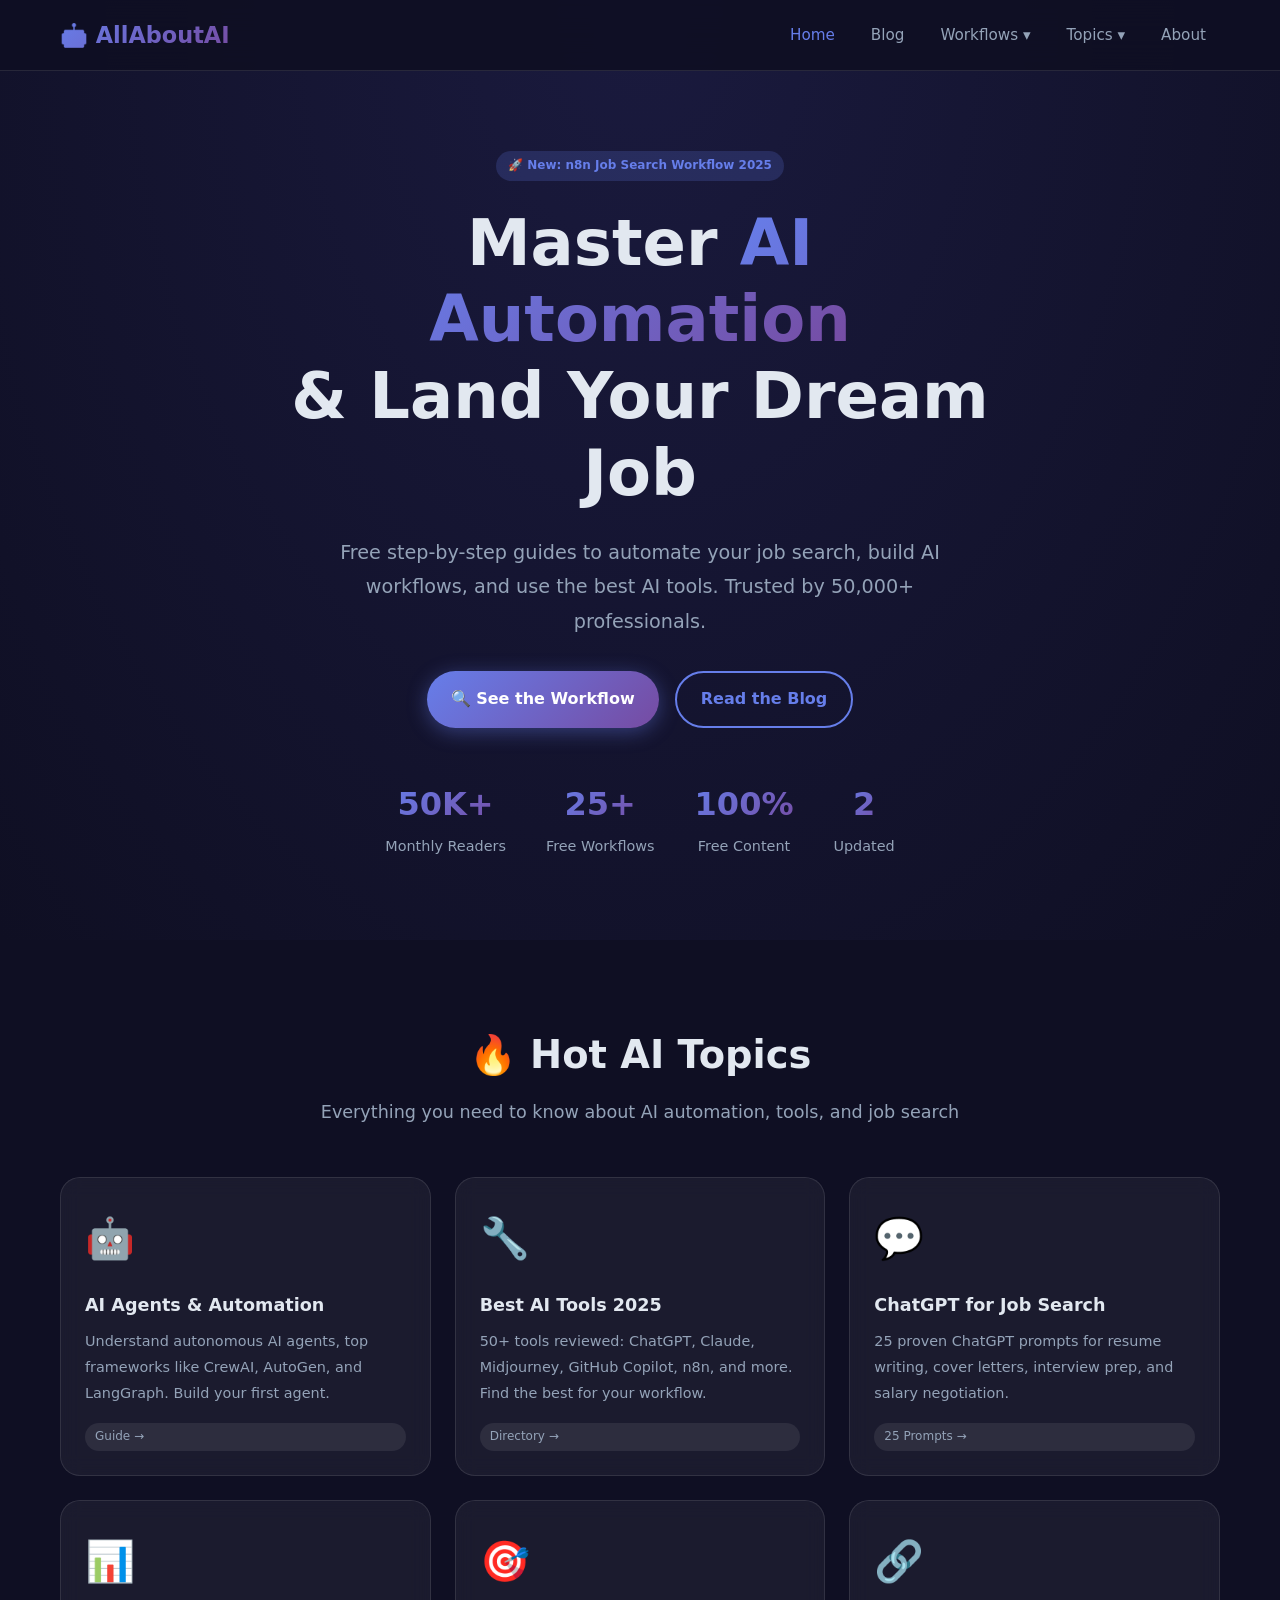
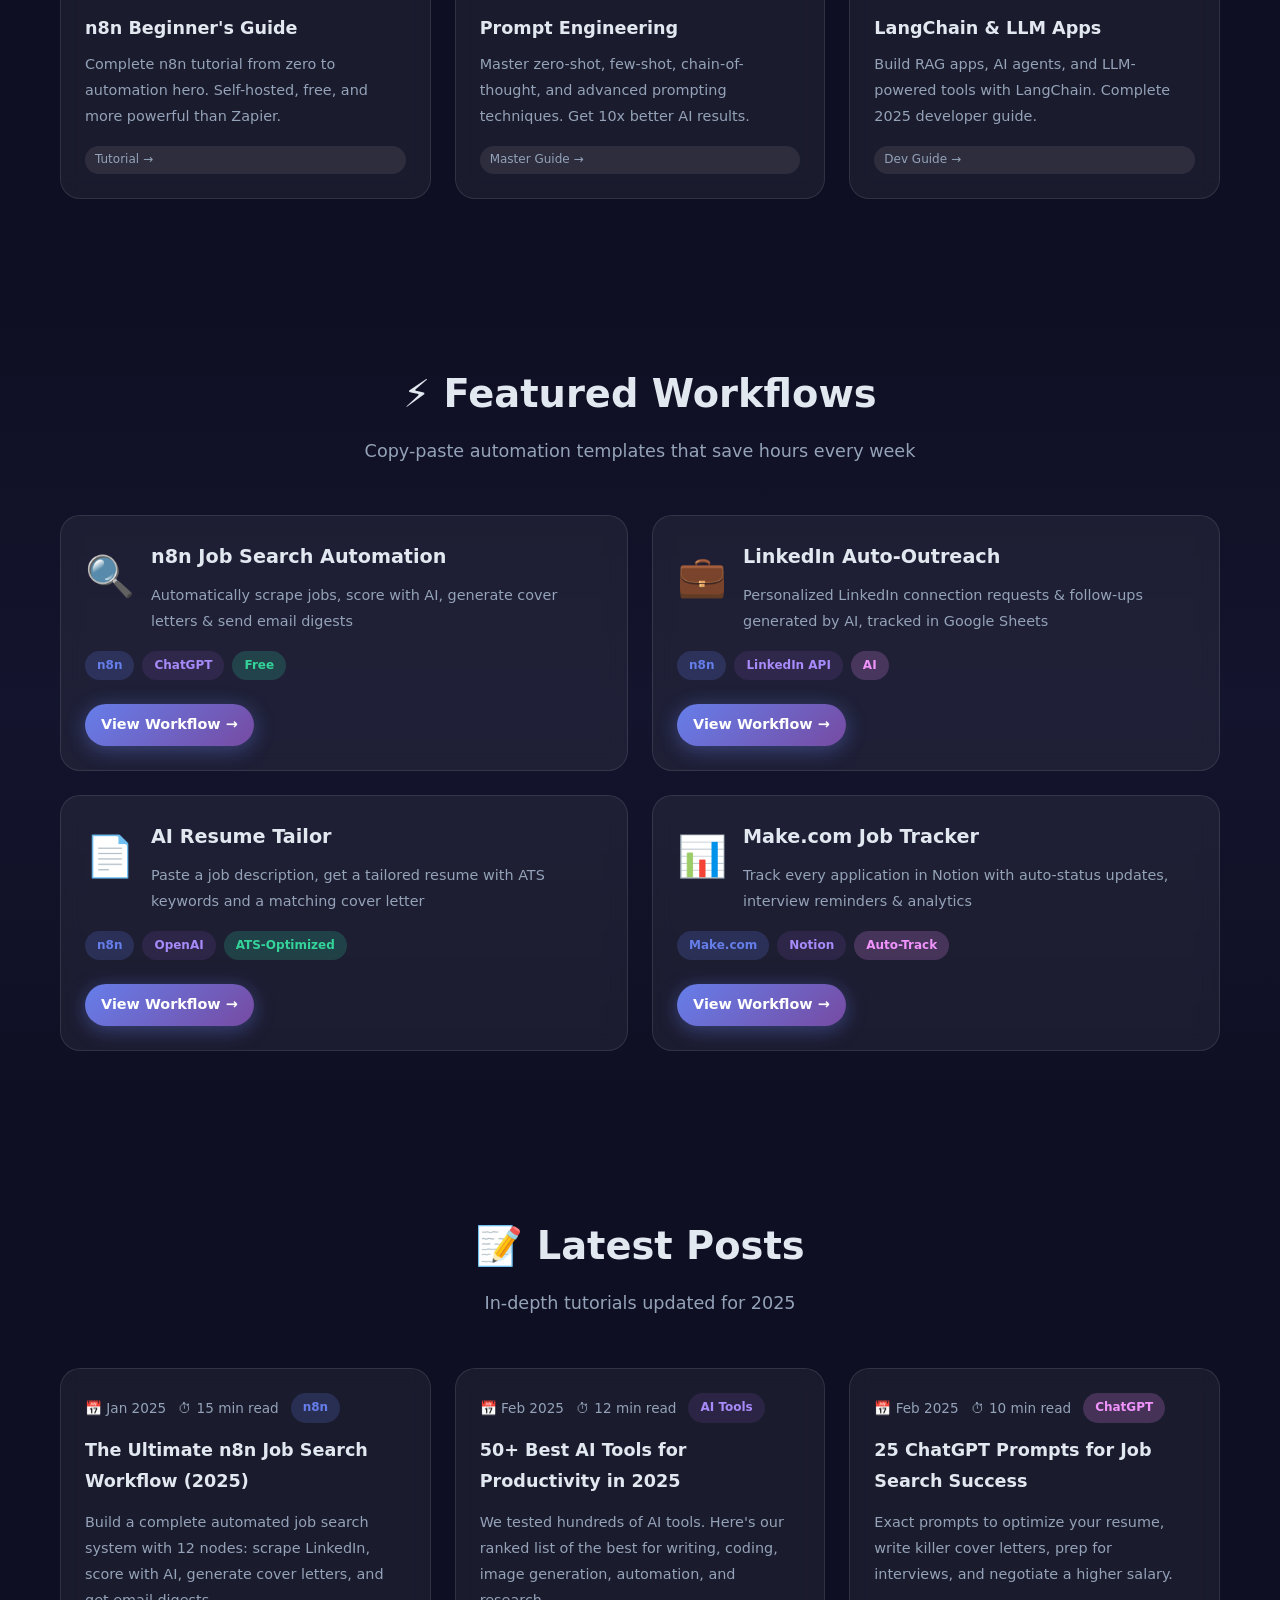
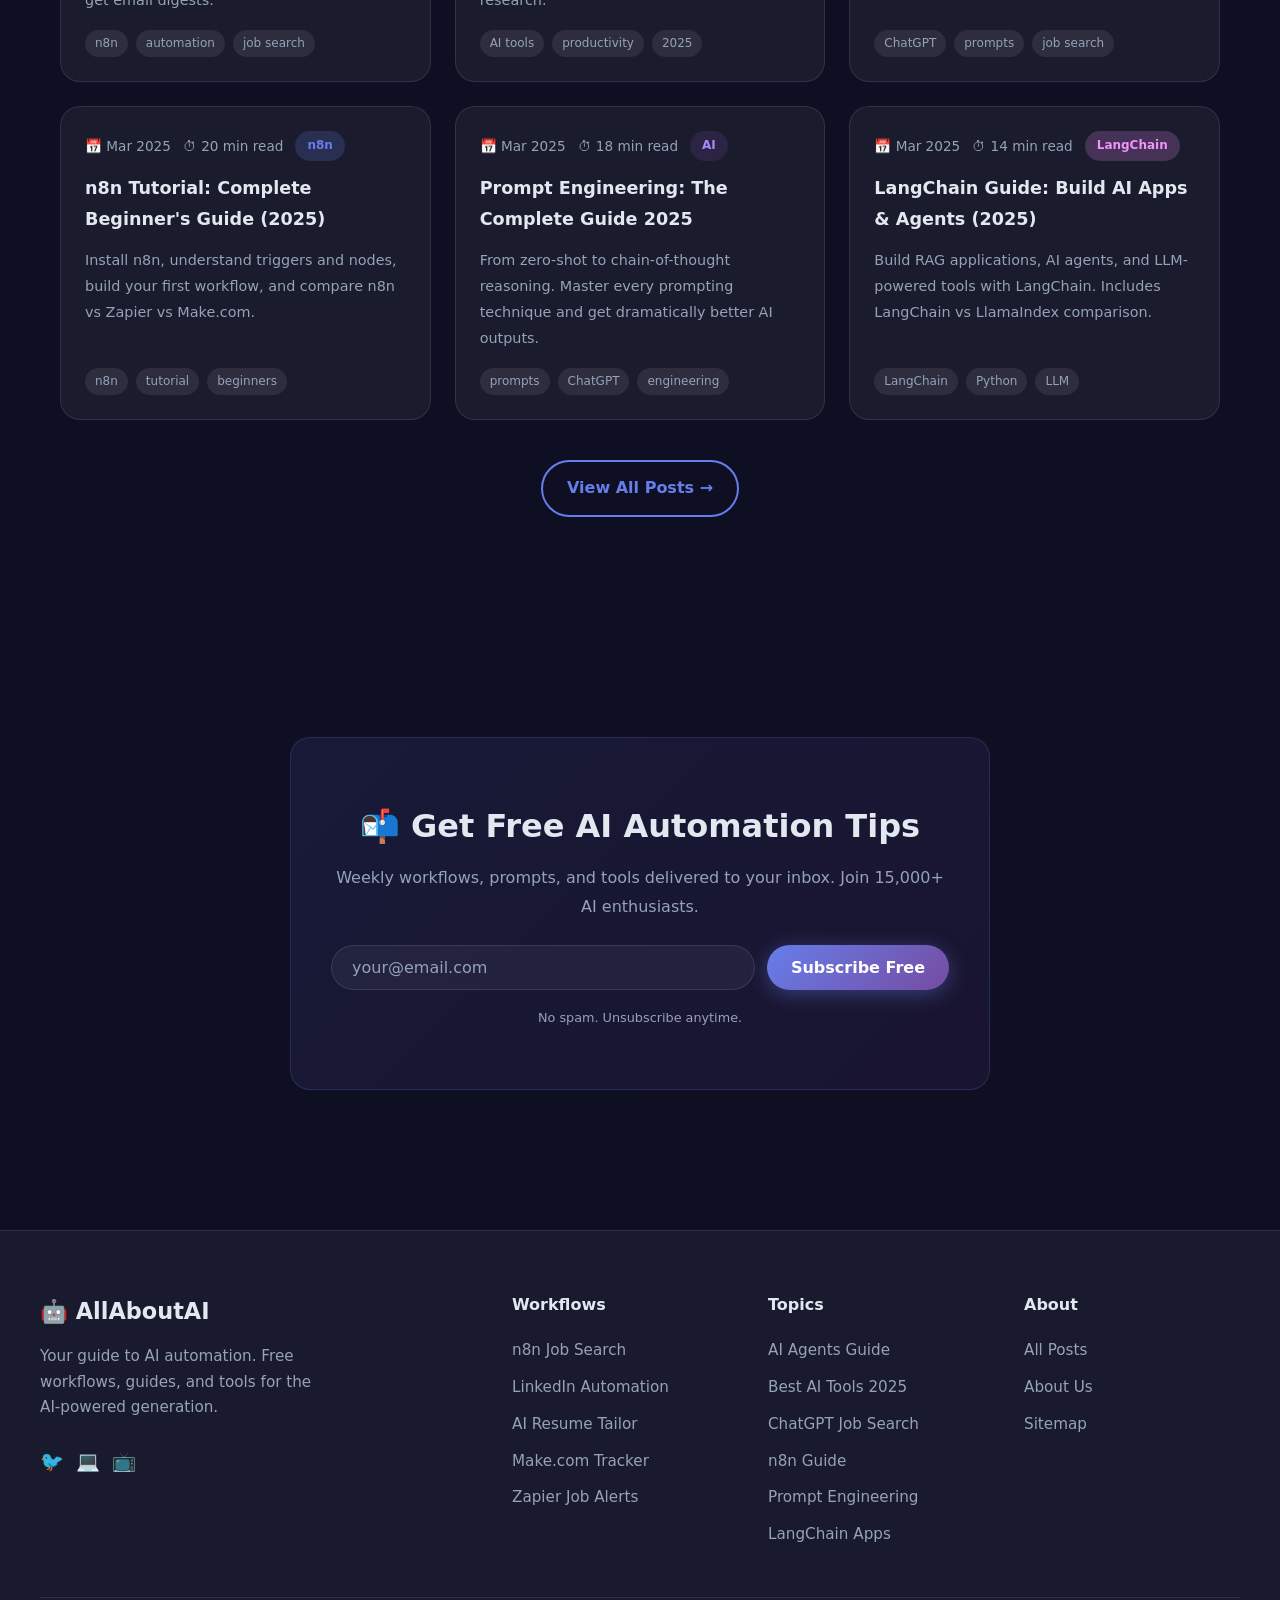
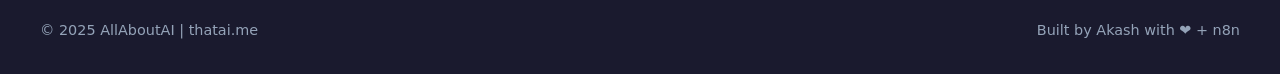
==== commit 58c30ad8: "Add missing elements and dynamic features: search, counters, back-to-top, copy-to-clipboard, newslet" ====
--- a/index.html
+++ b/index.html
@@ -100,21 +100,21 @@
           <a href="/workflows/n8n-job-search-automation.html" class="btn btn-primary">&#128269; See the Workflow</a>
           <a href="/blog.html" class="btn btn-secondary">Read the Blog</a>
         </div>
-        <div class="stats-row">
+        <div class="stats-row" id="statsRow">
           <div class="stat">
-            <div class="stat-number gradient-text">50K+</div>
+            <div class="stat-number gradient-text" data-target="50000" data-suffix="K+">50K+</div>
             <div class="stat-label">Monthly Readers</div>
           </div>
           <div class="stat">
-            <div class="stat-number gradient-text">25+</div>
+            <div class="stat-number gradient-text" data-target="25" data-suffix="+">25+</div>
             <div class="stat-label">Free Workflows</div>
           </div>
           <div class="stat">
-            <div class="stat-number gradient-text">100%</div>
+            <div class="stat-number gradient-text" data-target="100" data-suffix="%">100%</div>
             <div class="stat-label">Free Content</div>
           </div>
           <div class="stat">
-            <div class="stat-number gradient-text">2025</div>
+            <div class="stat-number gradient-text" data-target="2025" data-suffix="">2025</div>
             <div class="stat-label">Updated</div>
           </div>
         </div>
@@ -374,6 +374,7 @@
           <li><a href="/topics/chatgpt-job-search.html">ChatGPT Job Search</a></li>
           <li><a href="/topics/n8n-beginners-guide.html">n8n Guide</a></li>
           <li><a href="/topics/prompt-engineering.html">Prompt Engineering</a></li>
+          <li><a href="/topics/langchain-llm-apps.html">LangChain Apps</a></li>
         </ul>
       </div>
       <div>
@@ -391,13 +392,18 @@
     </div>
   </footer>
 
+  <!-- Back to top button -->
+  <button id="backToTop" aria-label="Back to top">&#8679;</button>
+  <!-- Toast notification -->
+  <div id="toast" role="status" aria-live="polite"></div>
+
   <script>
     // Progress bar
     window.addEventListener('scroll', () => {
       const bar = document.getElementById('progressBar');
       const scrolled = (window.scrollY / (document.body.scrollHeight - window.innerHeight)) * 100;
       bar.style.width = scrolled + '%';
-    });
+    }, { passive: true });
 
     // Mobile menu
     const hamburger = document.getElementById('hamburger');
@@ -422,6 +428,64 @@
       });
     }, { threshold: 0.1 });
     document.querySelectorAll('[data-animate]').forEach(el => observer.observe(el));
+
+    // Animated stat counters
+    function animateCounter(el) {
+      const target = parseInt(el.getAttribute('data-target'), 10);
+      const suffix = el.getAttribute('data-suffix') || '';
+      const duration = 1400;
+      const startTime = performance.now();
+      const startVal = 0;
+      function step(now) {
+        const elapsed = now - startTime;
+        const progress = Math.min(elapsed / duration, 1);
+        const eased = 1 - Math.pow(1 - progress, 3);
+        const value = Math.floor(startVal + (target - startVal) * eased);
+        if (target >= 1000) {
+          el.textContent = Math.floor(value / 1000) + suffix;
+        } else {
+          el.textContent = value + suffix;
+        }
+        if (progress < 1) requestAnimationFrame(step);
+      }
+      requestAnimationFrame(step);
+    }
+
+    const statsObserver = new IntersectionObserver((entries) => {
+      entries.forEach(entry => {
+        if (entry.isIntersecting) {
+          entry.target.querySelectorAll('.stat-number[data-target]').forEach(animateCounter);
+          statsObserver.unobserve(entry.target);
+        }
+      });
+    }, { threshold: 0.3 });
+    const statsRow = document.getElementById('statsRow');
+    if (statsRow) statsObserver.observe(statsRow);
+
+    // Back to top
+    const backToTop = document.getElementById('backToTop');
+    window.addEventListener('scroll', () => {
+      backToTop.classList.toggle('visible', window.scrollY > 400);
+    }, { passive: true });
+    backToTop.addEventListener('click', () => window.scrollTo({ top: 0, behavior: 'smooth' }));
+
+    // Newsletter toast
+    function showToast(msg) {
+      const toast = document.getElementById('toast');
+      toast.textContent = msg;
+      toast.classList.add('show');
+      setTimeout(() => toast.classList.remove('show'), 3500);
+    }
+
+    document.querySelectorAll('.newsletter-form').forEach(form => {
+      form.addEventListener('submit', (e) => {
+        e.preventDefault();
+        const emailInput = form.querySelector('input[type="email"]');
+        if (!emailInput || !emailInput.value.trim()) return;
+        showToast('🎉 Thanks for subscribing! Check your inbox soon.');
+        emailInput.value = '';
+      });
+    });
   </script>
 </body>
 </html>
--- a/css/styles.css
+++ b/css/styles.css
@@ -1338,3 +1338,134 @@
     font-size: 1.6rem;
   }
 }
+
+/* === BACK TO TOP BUTTON === */
+#backToTop {
+  position: fixed;
+  bottom: 28px;
+  right: 28px;
+  width: 46px;
+  height: 46px;
+  border-radius: 50%;
+  background: var(--gradient);
+  color: white;
+  border: none;
+  cursor: pointer;
+  font-size: 1.3rem;
+  display: none;
+  align-items: center;
+  justify-content: center;
+  z-index: 200;
+  box-shadow: 0 4px 20px rgba(102, 126, 234, 0.4);
+  transition: var(--transition);
+}
+
+#backToTop.visible {
+  display: flex;
+}
+
+#backToTop:hover {
+  transform: translateY(-3px);
+  box-shadow: 0 8px 30px rgba(102, 126, 234, 0.5);
+}
+
+/* === TOAST NOTIFICATION === */
+#toast {
+  position: fixed;
+  bottom: 88px;
+  right: 28px;
+  background: var(--bg2);
+  border: 1px solid rgba(52, 211, 153, 0.4);
+  color: #34d399;
+  padding: 12px 20px;
+  border-radius: var(--radius);
+  font-size: 0.95rem;
+  font-weight: 600;
+  z-index: 9999;
+  transform: translateY(16px);
+  opacity: 0;
+  transition: opacity 0.3s ease, transform 0.3s ease;
+  pointer-events: none;
+  max-width: 300px;
+}
+
+#toast.show {
+  transform: translateY(0);
+  opacity: 1;
+}
+
+/* === SEARCH INPUT === */
+.search-wrapper {
+  position: relative;
+  margin-bottom: 1.5rem;
+}
+
+.search-input {
+  width: 100%;
+  padding: 14px 20px 14px 48px;
+  border-radius: var(--radius);
+  border: 1px solid var(--card-border);
+  background: var(--card-bg);
+  color: var(--text);
+  font-size: 1rem;
+  font-family: inherit;
+  outline: none;
+  transition: var(--transition);
+  backdrop-filter: blur(10px);
+}
+
+.search-input::placeholder {
+  color: var(--muted);
+}
+
+.search-input:focus {
+  border-color: var(--primary);
+  box-shadow: 0 0 0 3px rgba(102, 126, 234, 0.15);
+}
+
+.search-icon {
+  position: absolute;
+  left: 16px;
+  top: 50%;
+  transform: translateY(-50%);
+  color: var(--muted);
+  font-size: 1rem;
+  pointer-events: none;
+}
+
+/* === COPY CODE BUTTON === */
+.code-wrapper {
+  position: relative;
+}
+
+.copy-btn {
+  position: absolute;
+  top: 10px;
+  right: 10px;
+  background: rgba(255, 255, 255, 0.08);
+  border: 1px solid var(--card-border);
+  color: var(--muted);
+  padding: 4px 12px;
+  border-radius: 6px;
+  font-size: 0.75rem;
+  cursor: pointer;
+  transition: var(--transition);
+  font-family: inherit;
+  font-weight: 600;
+}
+
+.copy-btn:hover {
+  background: rgba(255, 255, 255, 0.15);
+  color: var(--text);
+}
+
+.copy-btn.copied {
+  color: #34d399;
+  border-color: rgba(52, 211, 153, 0.4);
+  background: rgba(52, 211, 153, 0.08);
+}
+
+/* === ANIMATED COUNTER === */
+.stat-number[data-target] {
+  display: inline-block;
+}
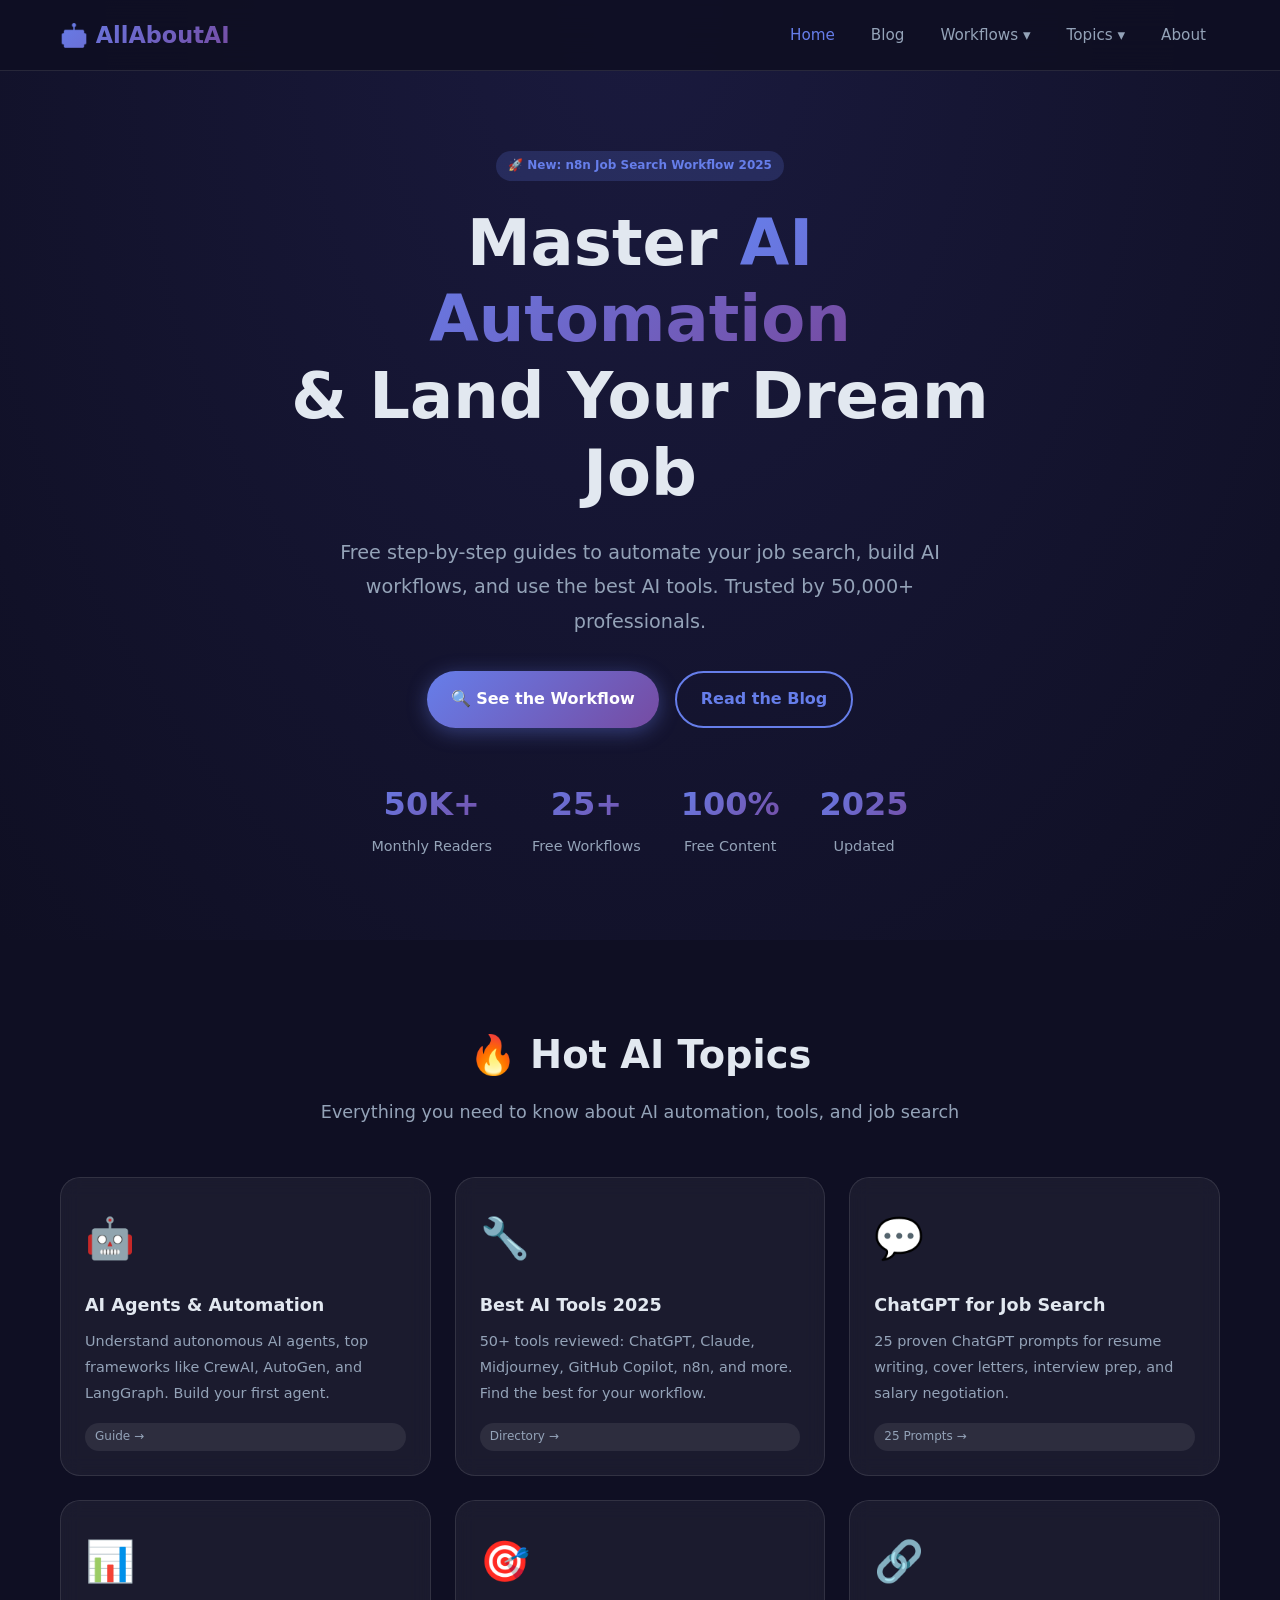
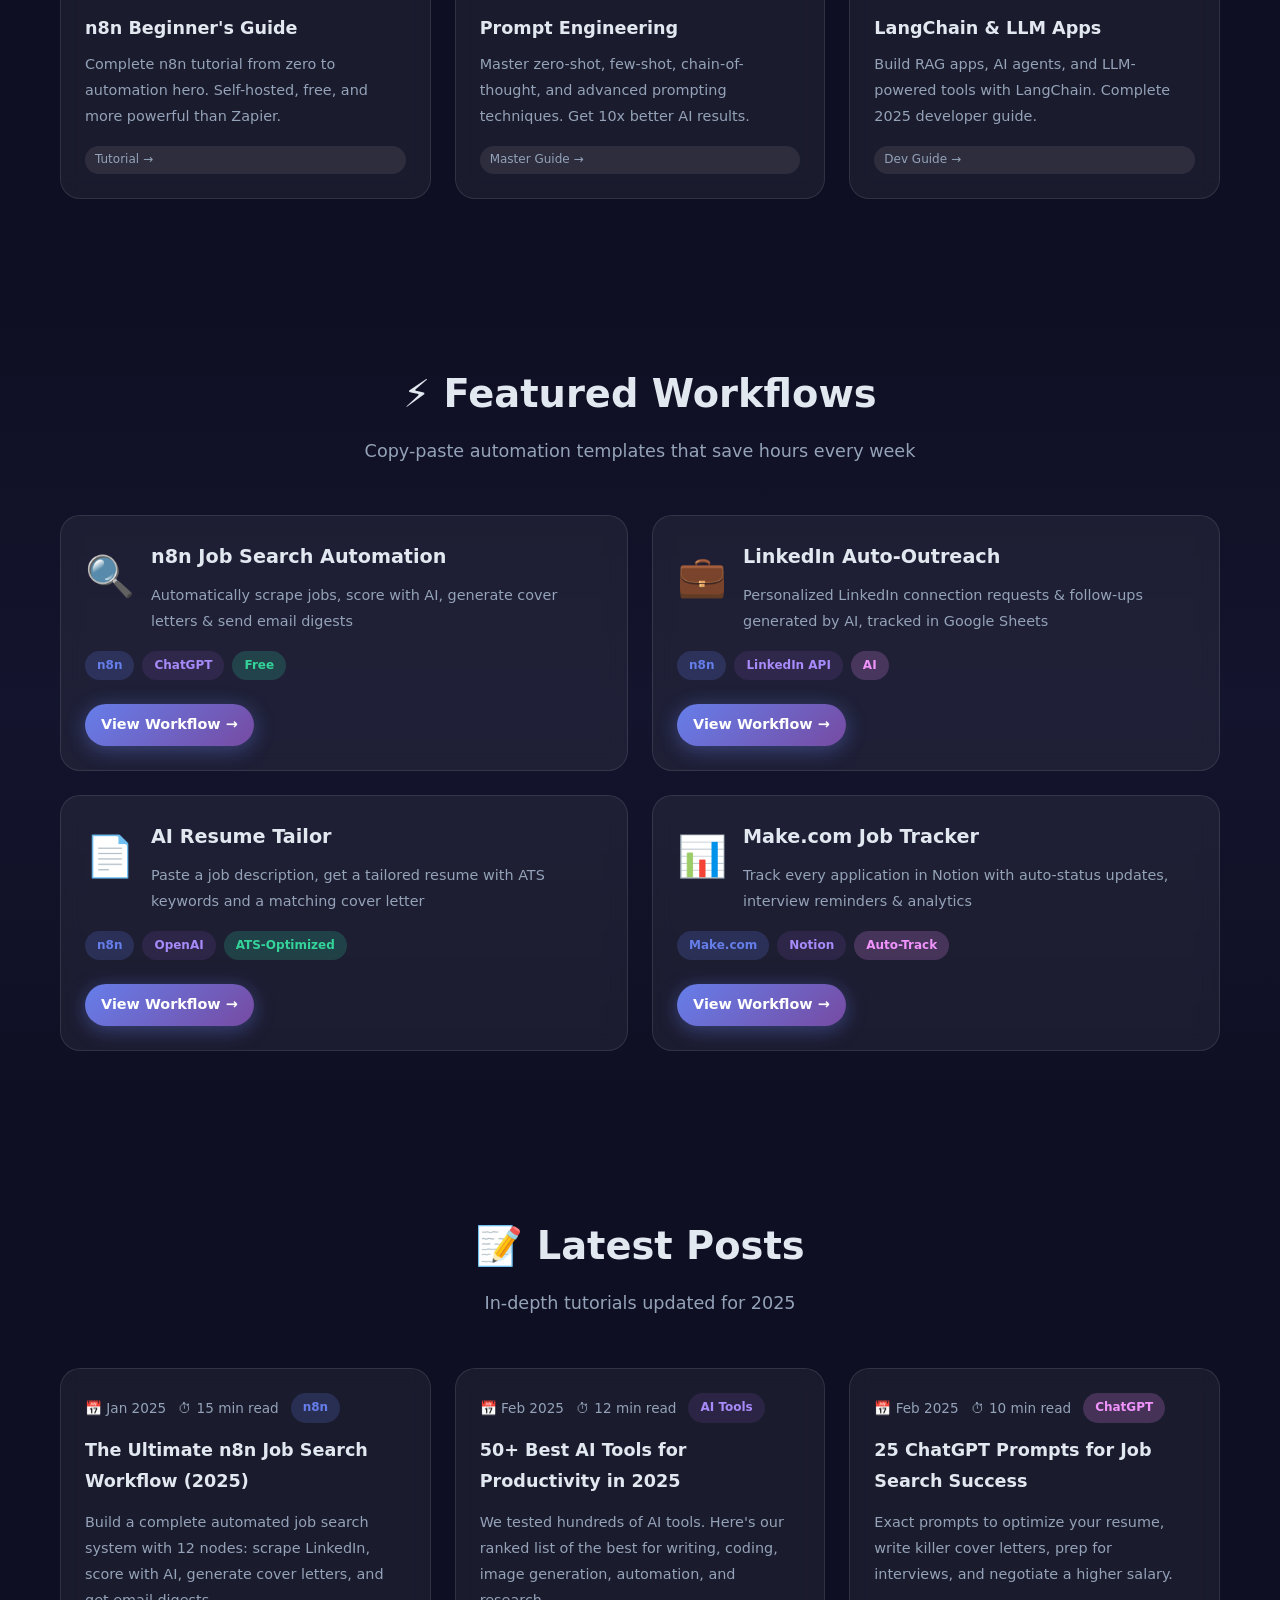
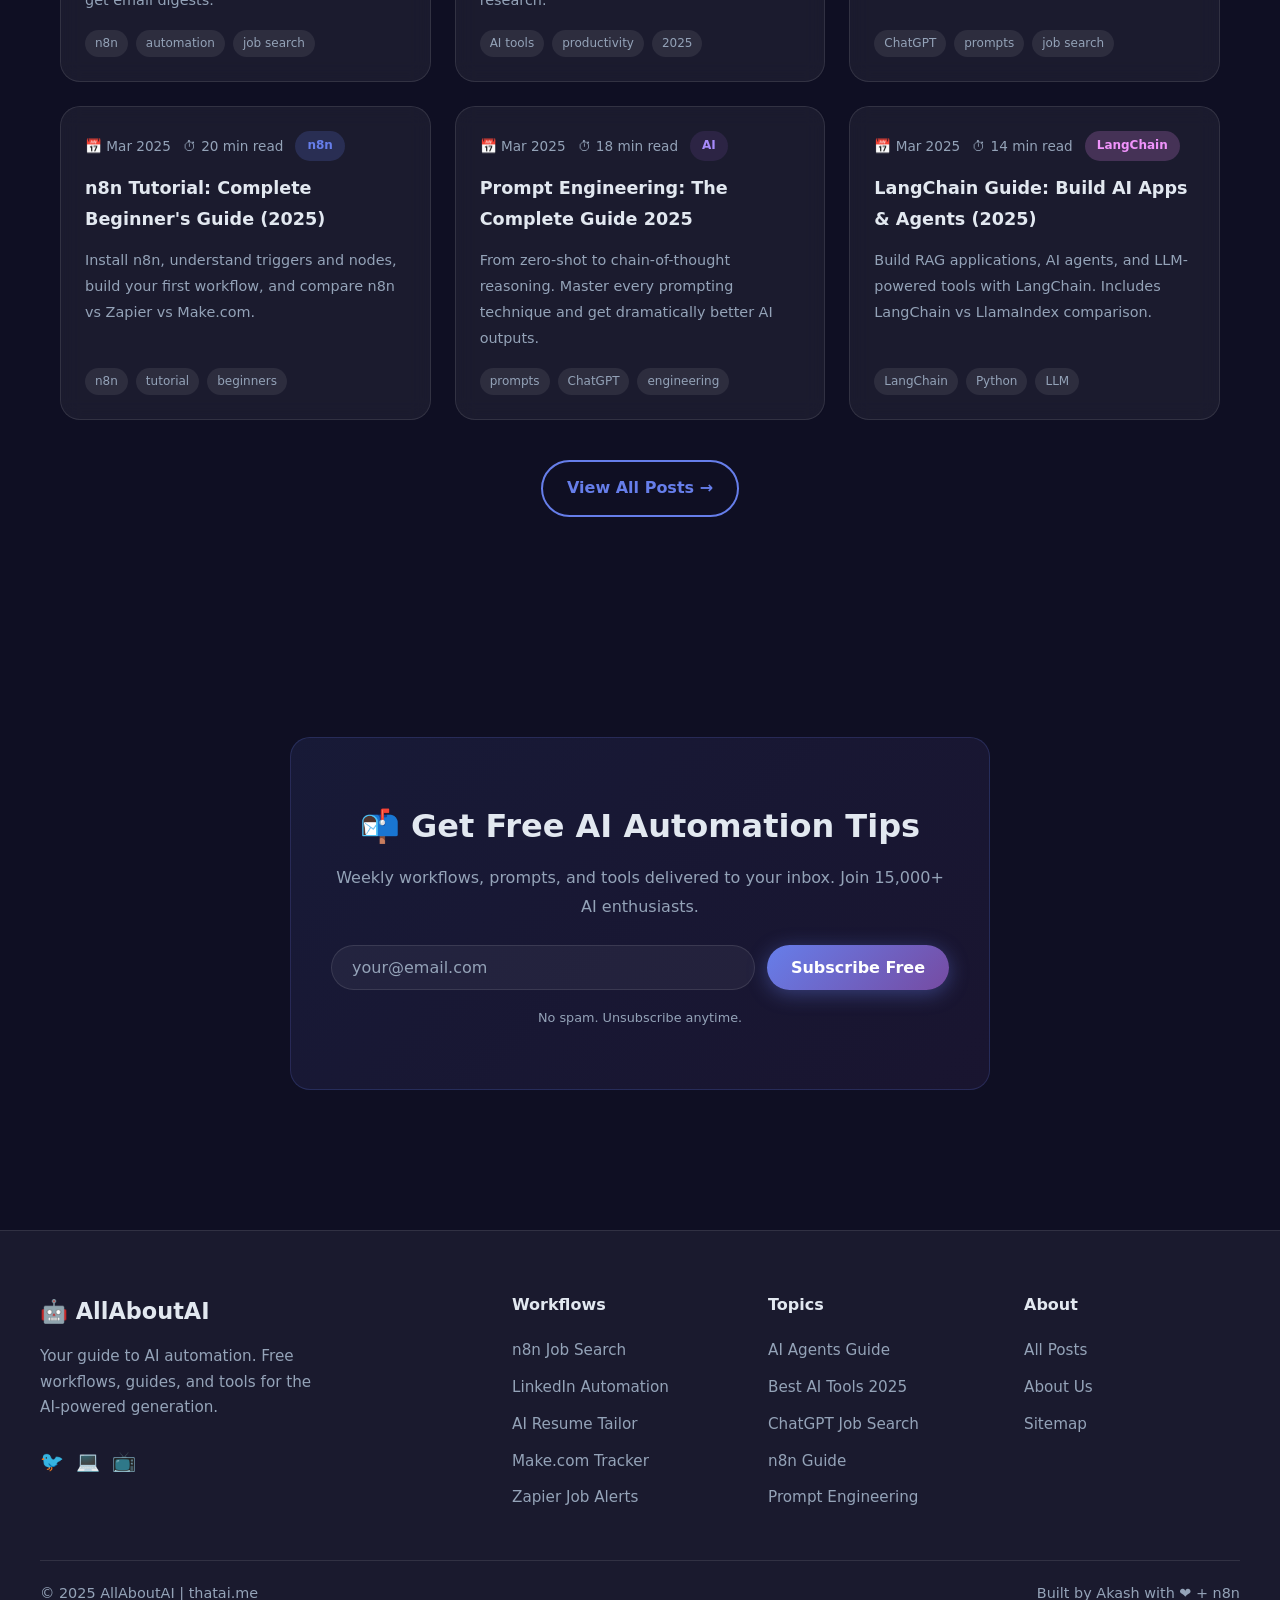
==== commit d5b9d612: "seo: add robots meta, og:site_name, twitter:image, JSON-LD to all pages; update sitemap dates Agent-" ====
--- a/index.html
+++ b/index.html
@@ -3,6 +3,7 @@
 <head>
   <meta charset="UTF-8">
   <meta name="viewport" content="width=device-width, initial-scale=1.0">
+  <meta name="robots" content="index, follow">
   <title>AllAboutAI - AI Automation, Workflows &amp; Tools | thatai.me</title>
   <meta name="description" content="Master AI automation with n8n, Make.com, and Zapier workflows. Free guides, tutorials, and 25+ automation templates for job search, productivity, and business.">
   <meta name="keywords" content="AI automation, n8n workflows, make.com automation, zapier, ChatGPT, AI tools 2025, job search automation, prompt engineering, LangChain, AI agents">
@@ -11,9 +12,11 @@
   <meta property="og:url" content="https://thatai.me/">
   <meta property="og:image" content="https://thatai.me/n8n.png">
   <meta property="og:type" content="website">
+  <meta property="og:site_name" content="AllAboutAI">
   <meta name="twitter:card" content="summary_large_image">
   <meta name="twitter:title" content="AllAboutAI - AI Automation, Workflows &amp; Tools">
   <meta name="twitter:description" content="Master AI automation with n8n, Make.com, and Zapier. Free guides and 25+ workflow templates.">
+  <meta name="twitter:image" content="https://thatai.me/n8n.png">
   <link rel="canonical" href="https://thatai.me/">
   <script type="application/ld+json">
   {
@@ -100,21 +103,21 @@
           <a href="/workflows/n8n-job-search-automation.html" class="btn btn-primary">&#128269; See the Workflow</a>
           <a href="/blog.html" class="btn btn-secondary">Read the Blog</a>
         </div>
-        <div class="stats-row" id="statsRow">
+        <div class="stats-row">
           <div class="stat">
-            <div class="stat-number gradient-text" data-target="50000" data-suffix="K+">50K+</div>
+            <div class="stat-number gradient-text">50K+</div>
             <div class="stat-label">Monthly Readers</div>
           </div>
           <div class="stat">
-            <div class="stat-number gradient-text" data-target="25" data-suffix="+">25+</div>
+            <div class="stat-number gradient-text">25+</div>
             <div class="stat-label">Free Workflows</div>
           </div>
           <div class="stat">
-            <div class="stat-number gradient-text" data-target="100" data-suffix="%">100%</div>
+            <div class="stat-number gradient-text">100%</div>
             <div class="stat-label">Free Content</div>
           </div>
           <div class="stat">
-            <div class="stat-number gradient-text" data-target="2025" data-suffix="">2025</div>
+            <div class="stat-number gradient-text">2025</div>
             <div class="stat-label">Updated</div>
           </div>
         </div>
@@ -374,7 +377,6 @@
           <li><a href="/topics/chatgpt-job-search.html">ChatGPT Job Search</a></li>
           <li><a href="/topics/n8n-beginners-guide.html">n8n Guide</a></li>
           <li><a href="/topics/prompt-engineering.html">Prompt Engineering</a></li>
-          <li><a href="/topics/langchain-llm-apps.html">LangChain Apps</a></li>
         </ul>
       </div>
       <div>
@@ -392,18 +394,13 @@
     </div>
   </footer>
 
-  <!-- Back to top button -->
-  <button id="backToTop" aria-label="Back to top">&#8679;</button>
-  <!-- Toast notification -->
-  <div id="toast" role="status" aria-live="polite"></div>
-
   <script>
     // Progress bar
     window.addEventListener('scroll', () => {
       const bar = document.getElementById('progressBar');
       const scrolled = (window.scrollY / (document.body.scrollHeight - window.innerHeight)) * 100;
       bar.style.width = scrolled + '%';
-    }, { passive: true });
+    });
 
     // Mobile menu
     const hamburger = document.getElementById('hamburger');
@@ -428,64 +425,6 @@
       });
     }, { threshold: 0.1 });
     document.querySelectorAll('[data-animate]').forEach(el => observer.observe(el));
-
-    // Animated stat counters
-    function animateCounter(el) {
-      const target = parseInt(el.getAttribute('data-target'), 10);
-      const suffix = el.getAttribute('data-suffix') || '';
-      const duration = 1400;
-      const startTime = performance.now();
-      const startVal = 0;
-      function step(now) {
-        const elapsed = now - startTime;
-        const progress = Math.min(elapsed / duration, 1);
-        const eased = 1 - Math.pow(1 - progress, 3);
-        const value = Math.floor(startVal + (target - startVal) * eased);
-        if (target >= 1000) {
-          el.textContent = Math.floor(value / 1000) + suffix;
-        } else {
-          el.textContent = value + suffix;
-        }
-        if (progress < 1) requestAnimationFrame(step);
-      }
-      requestAnimationFrame(step);
-    }
-
-    const statsObserver = new IntersectionObserver((entries) => {
-      entries.forEach(entry => {
-        if (entry.isIntersecting) {
-          entry.target.querySelectorAll('.stat-number[data-target]').forEach(animateCounter);
-          statsObserver.unobserve(entry.target);
-        }
-      });
-    }, { threshold: 0.3 });
-    const statsRow = document.getElementById('statsRow');
-    if (statsRow) statsObserver.observe(statsRow);
-
-    // Back to top
-    const backToTop = document.getElementById('backToTop');
-    window.addEventListener('scroll', () => {
-      backToTop.classList.toggle('visible', window.scrollY > 400);
-    }, { passive: true });
-    backToTop.addEventListener('click', () => window.scrollTo({ top: 0, behavior: 'smooth' }));
-
-    // Newsletter toast
-    function showToast(msg) {
-      const toast = document.getElementById('toast');
-      toast.textContent = msg;
-      toast.classList.add('show');
-      setTimeout(() => toast.classList.remove('show'), 3500);
-    }
-
-    document.querySelectorAll('.newsletter-form').forEach(form => {
-      form.addEventListener('submit', (e) => {
-        e.preventDefault();
-        const emailInput = form.querySelector('input[type="email"]');
-        if (!emailInput || !emailInput.value.trim()) return;
-        showToast('🎉 Thanks for subscribing! Check your inbox soon.');
-        emailInput.value = '';
-      });
-    });
   </script>
 </body>
 </html>
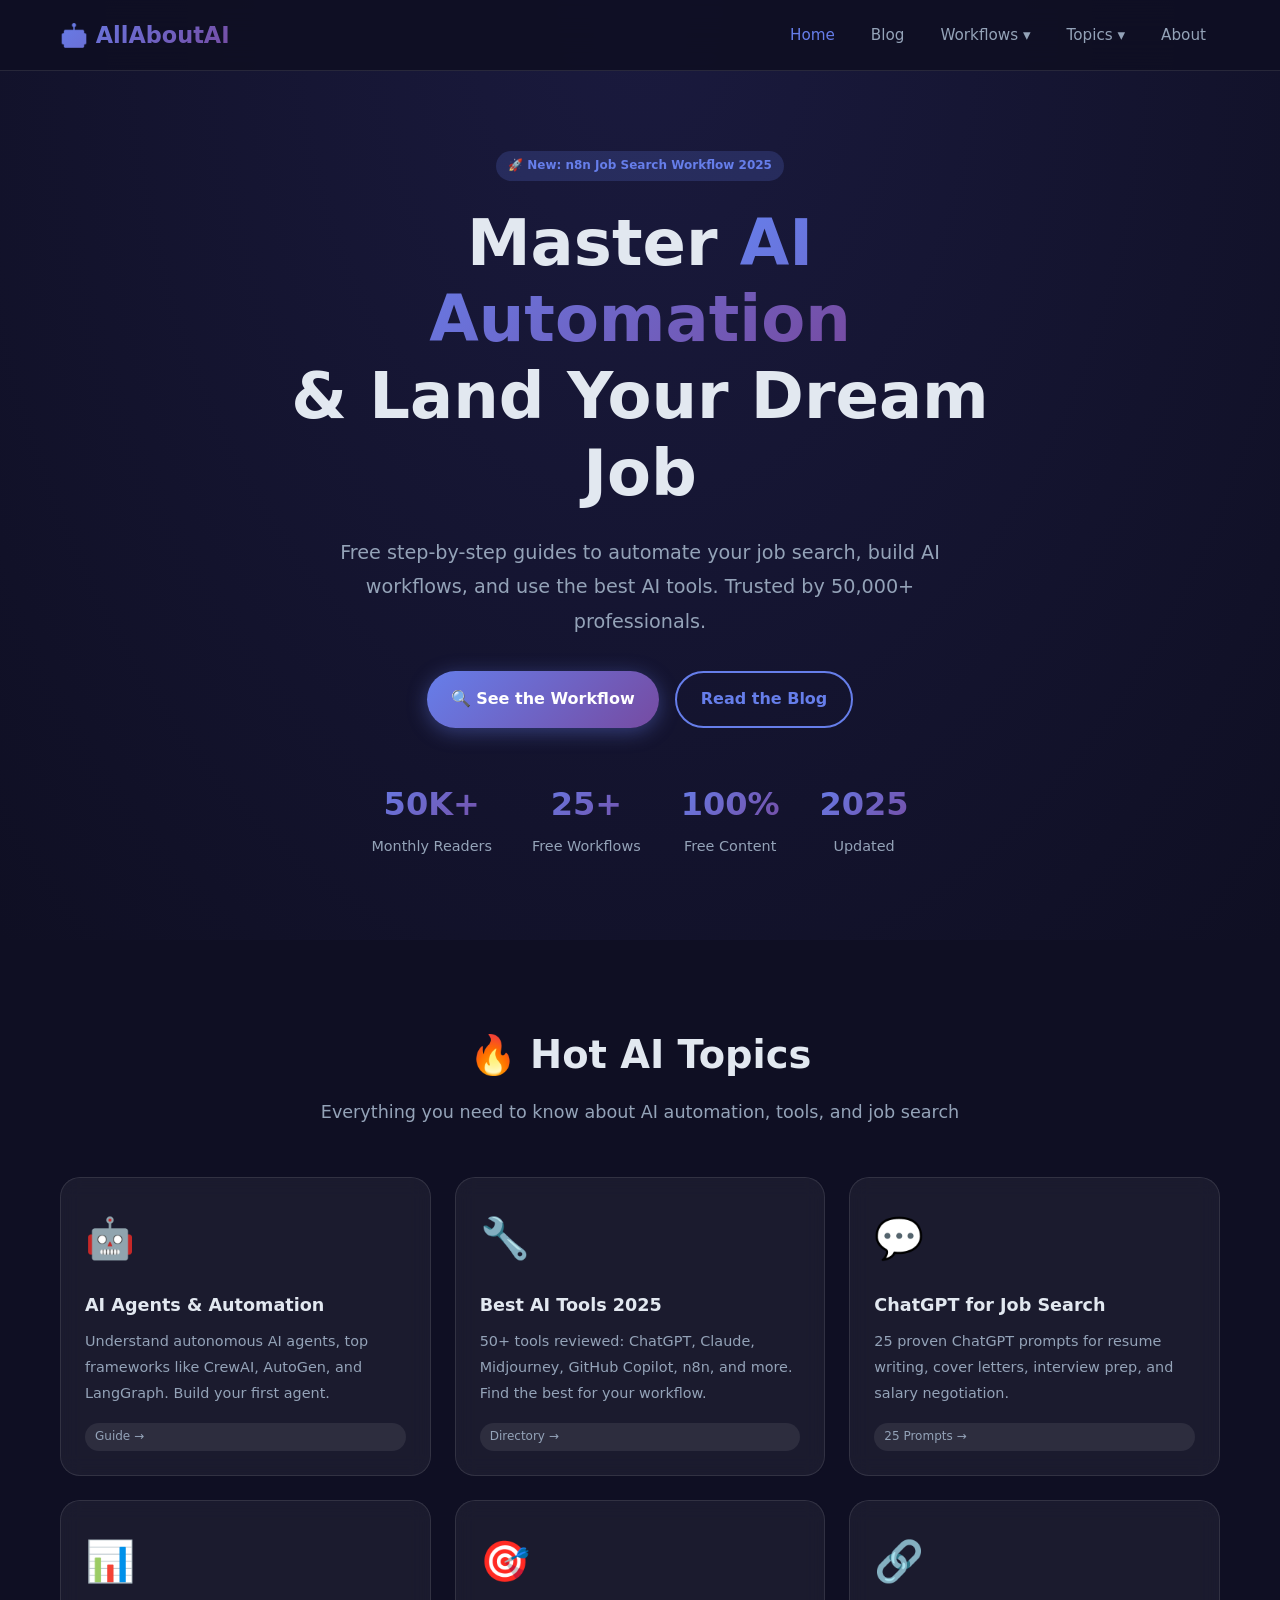
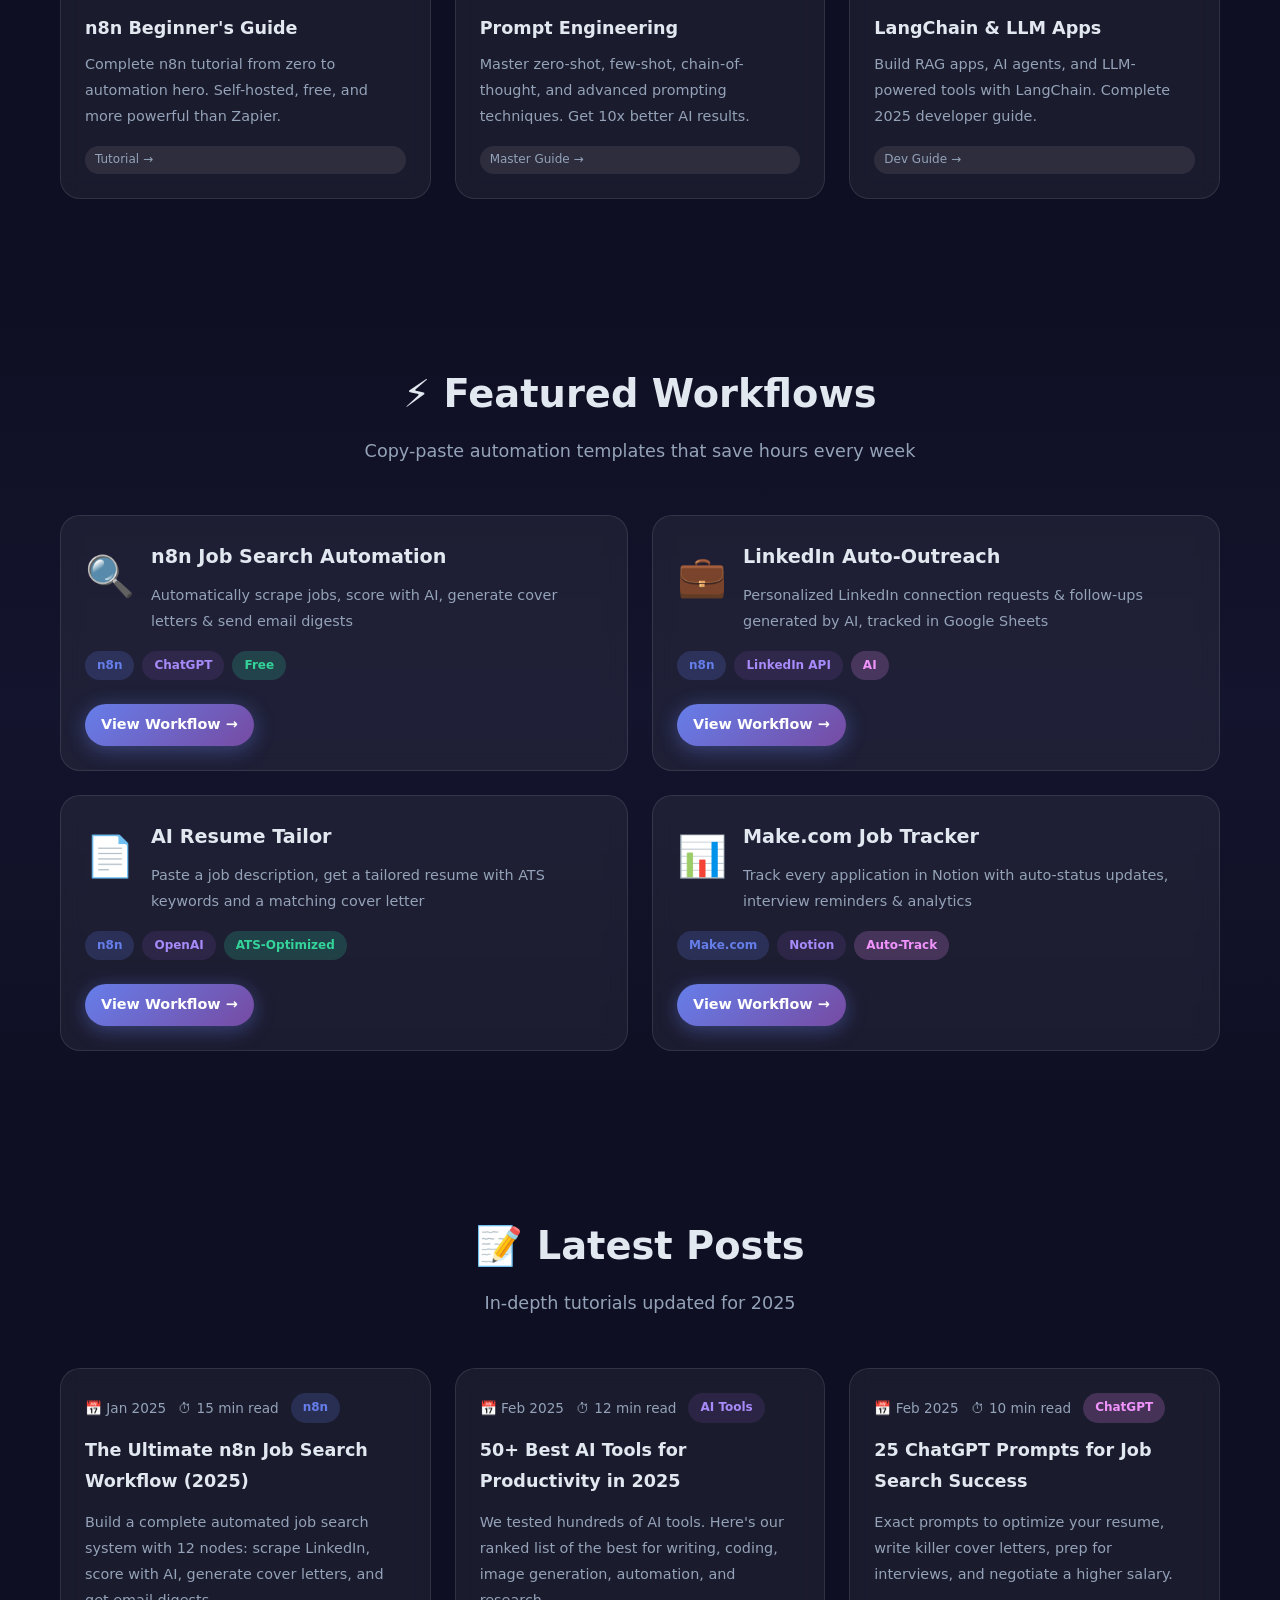
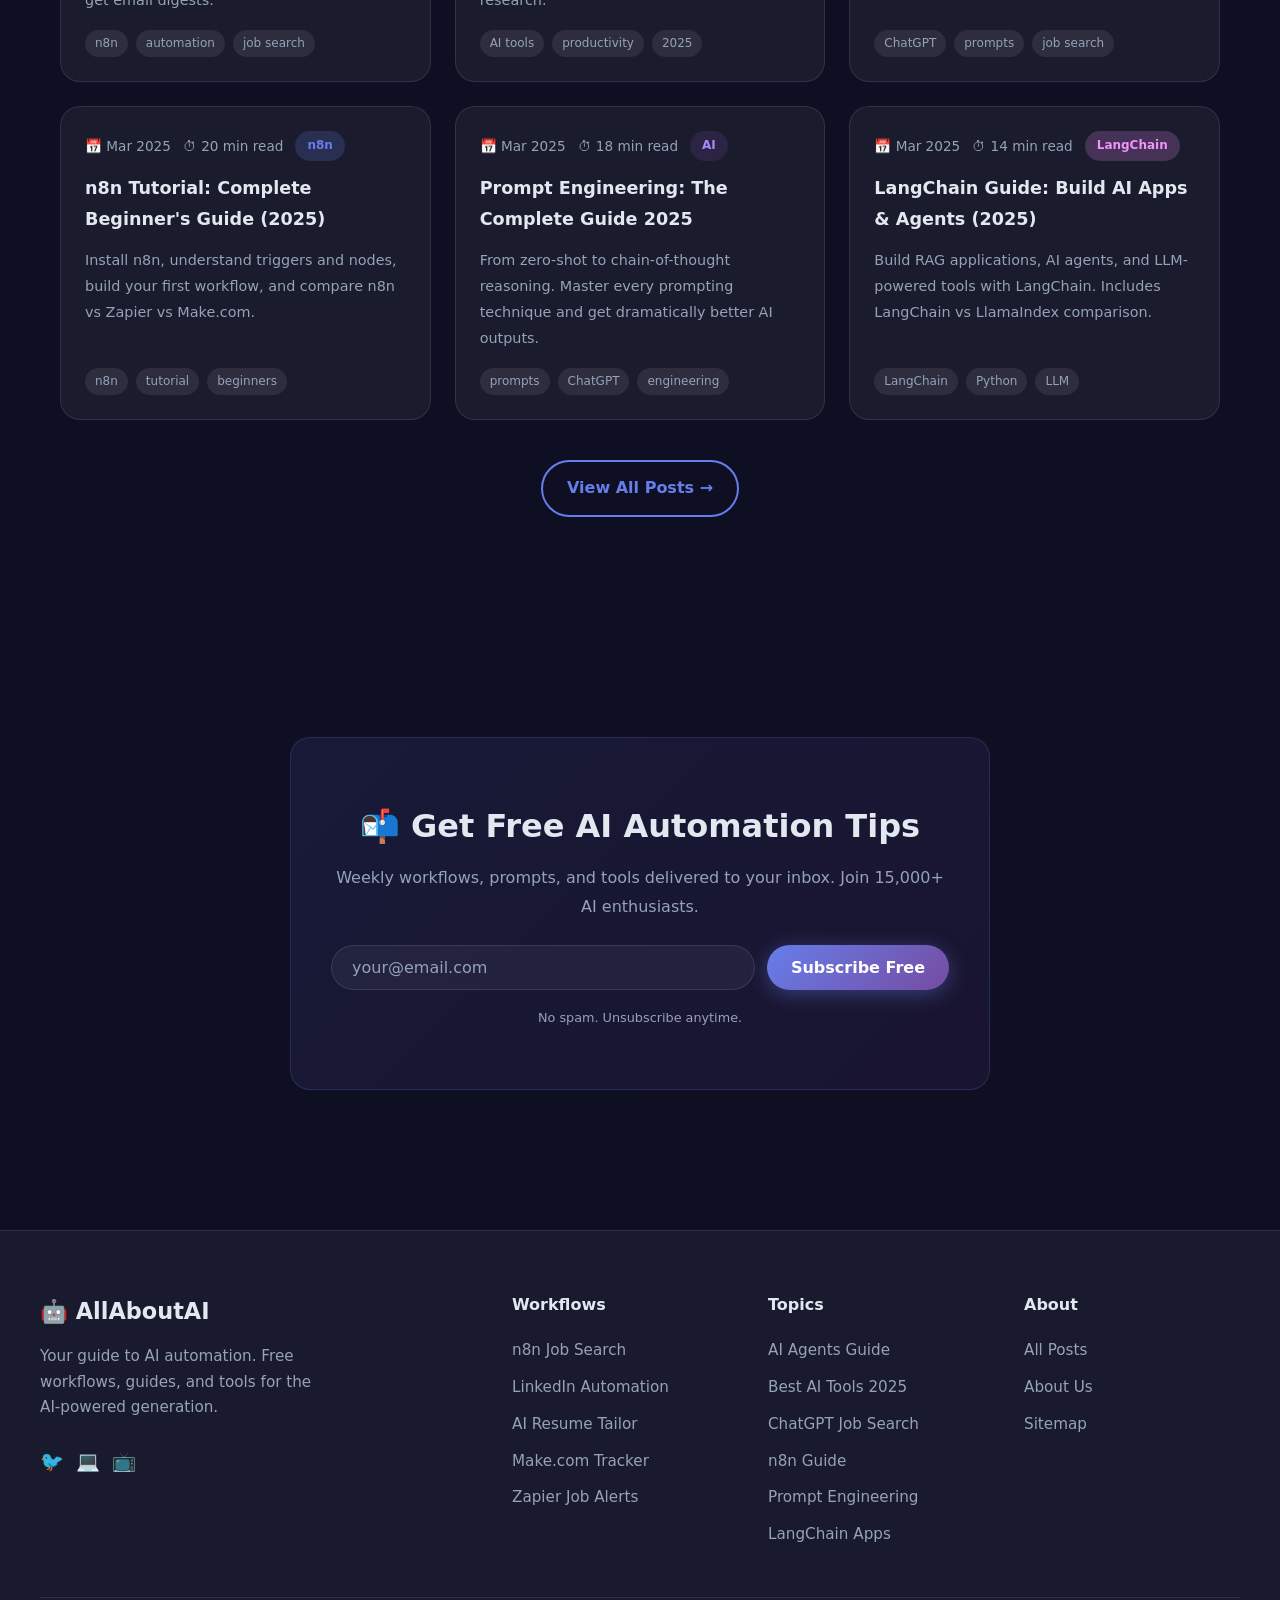
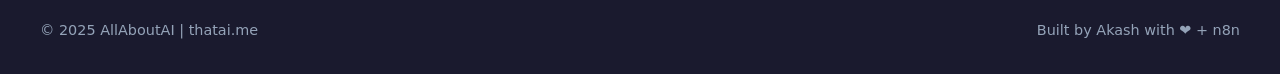
==== commit d3b01bea: "fix: add missing LangChain Apps footer link to index.html, blog.html, and gen_files.py Agent-Logs-Ur" ====
--- a/index.html
+++ b/index.html
@@ -377,6 +377,7 @@
           <li><a href="/topics/chatgpt-job-search.html">ChatGPT Job Search</a></li>
           <li><a href="/topics/n8n-beginners-guide.html">n8n Guide</a></li>
           <li><a href="/topics/prompt-engineering.html">Prompt Engineering</a></li>
+          <li><a href="/topics/langchain-llm-apps.html">LangChain Apps</a></li>
         </ul>
       </div>
       <div>
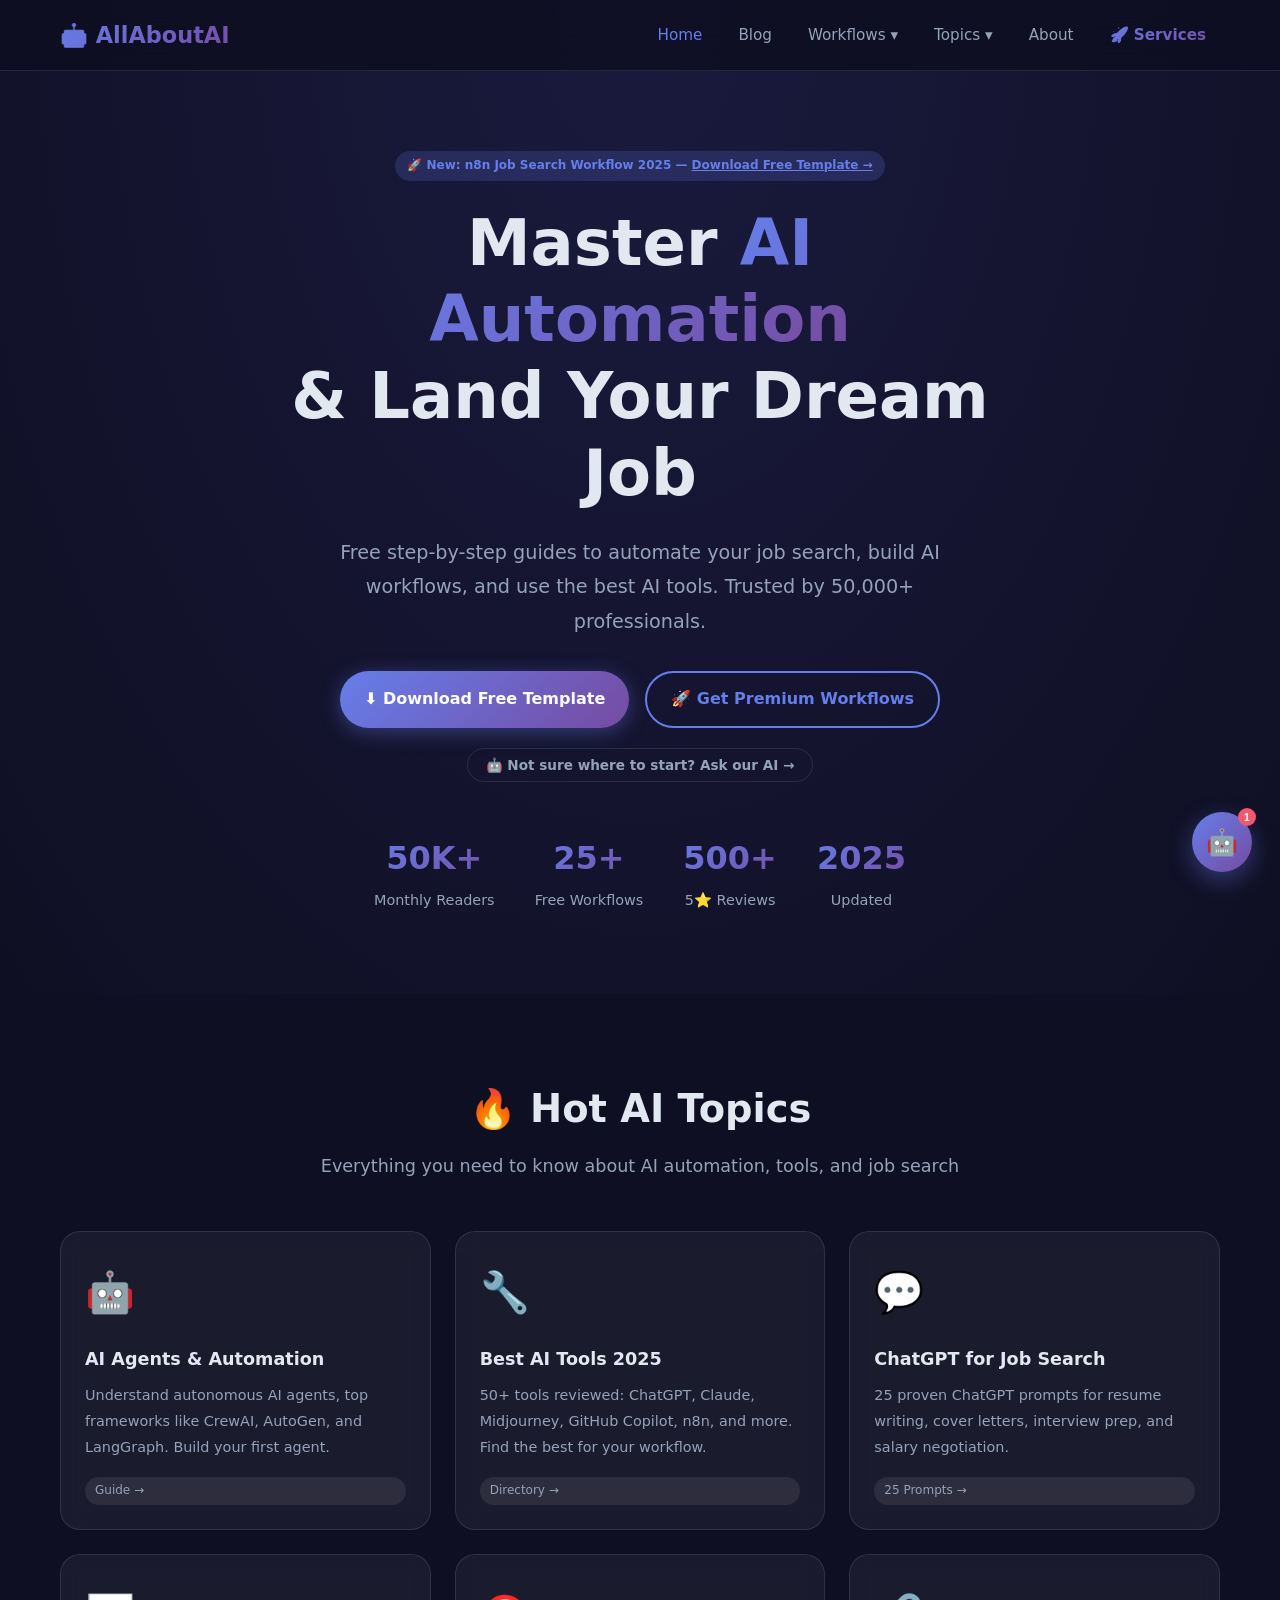
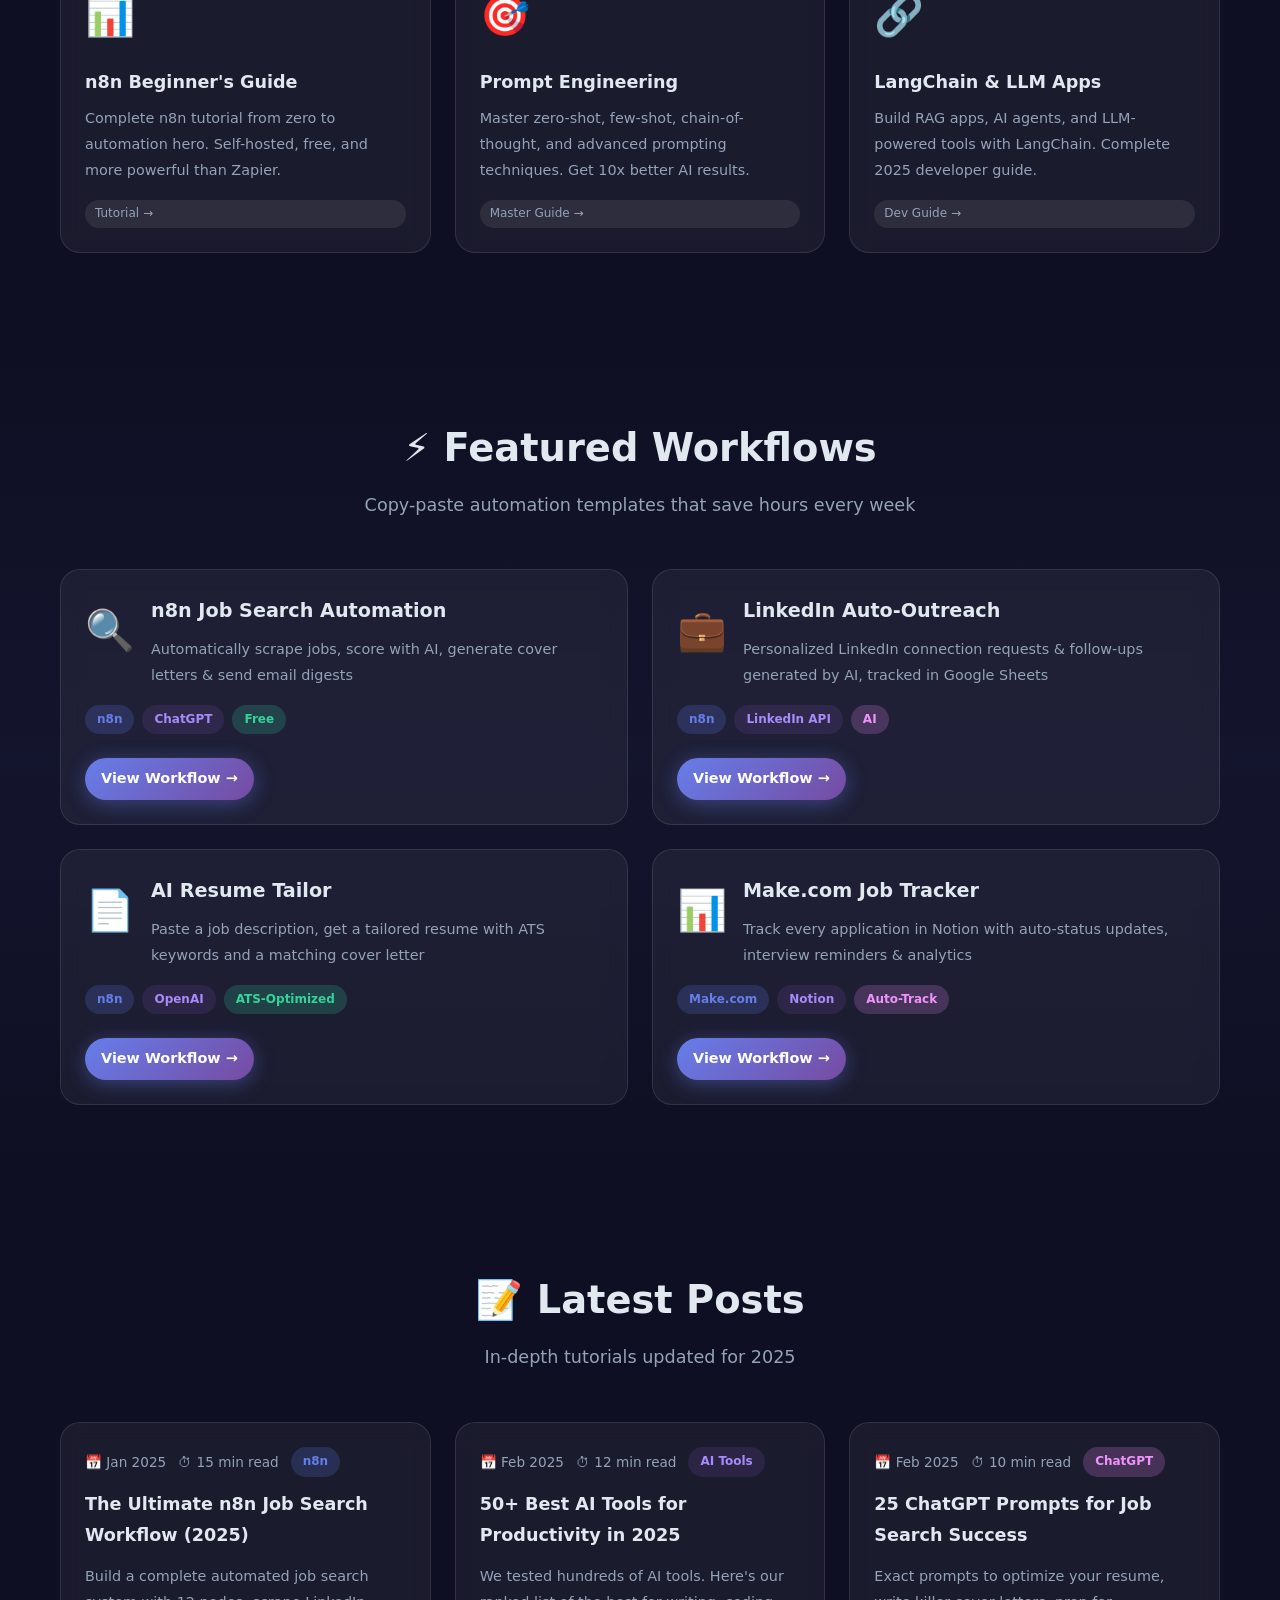
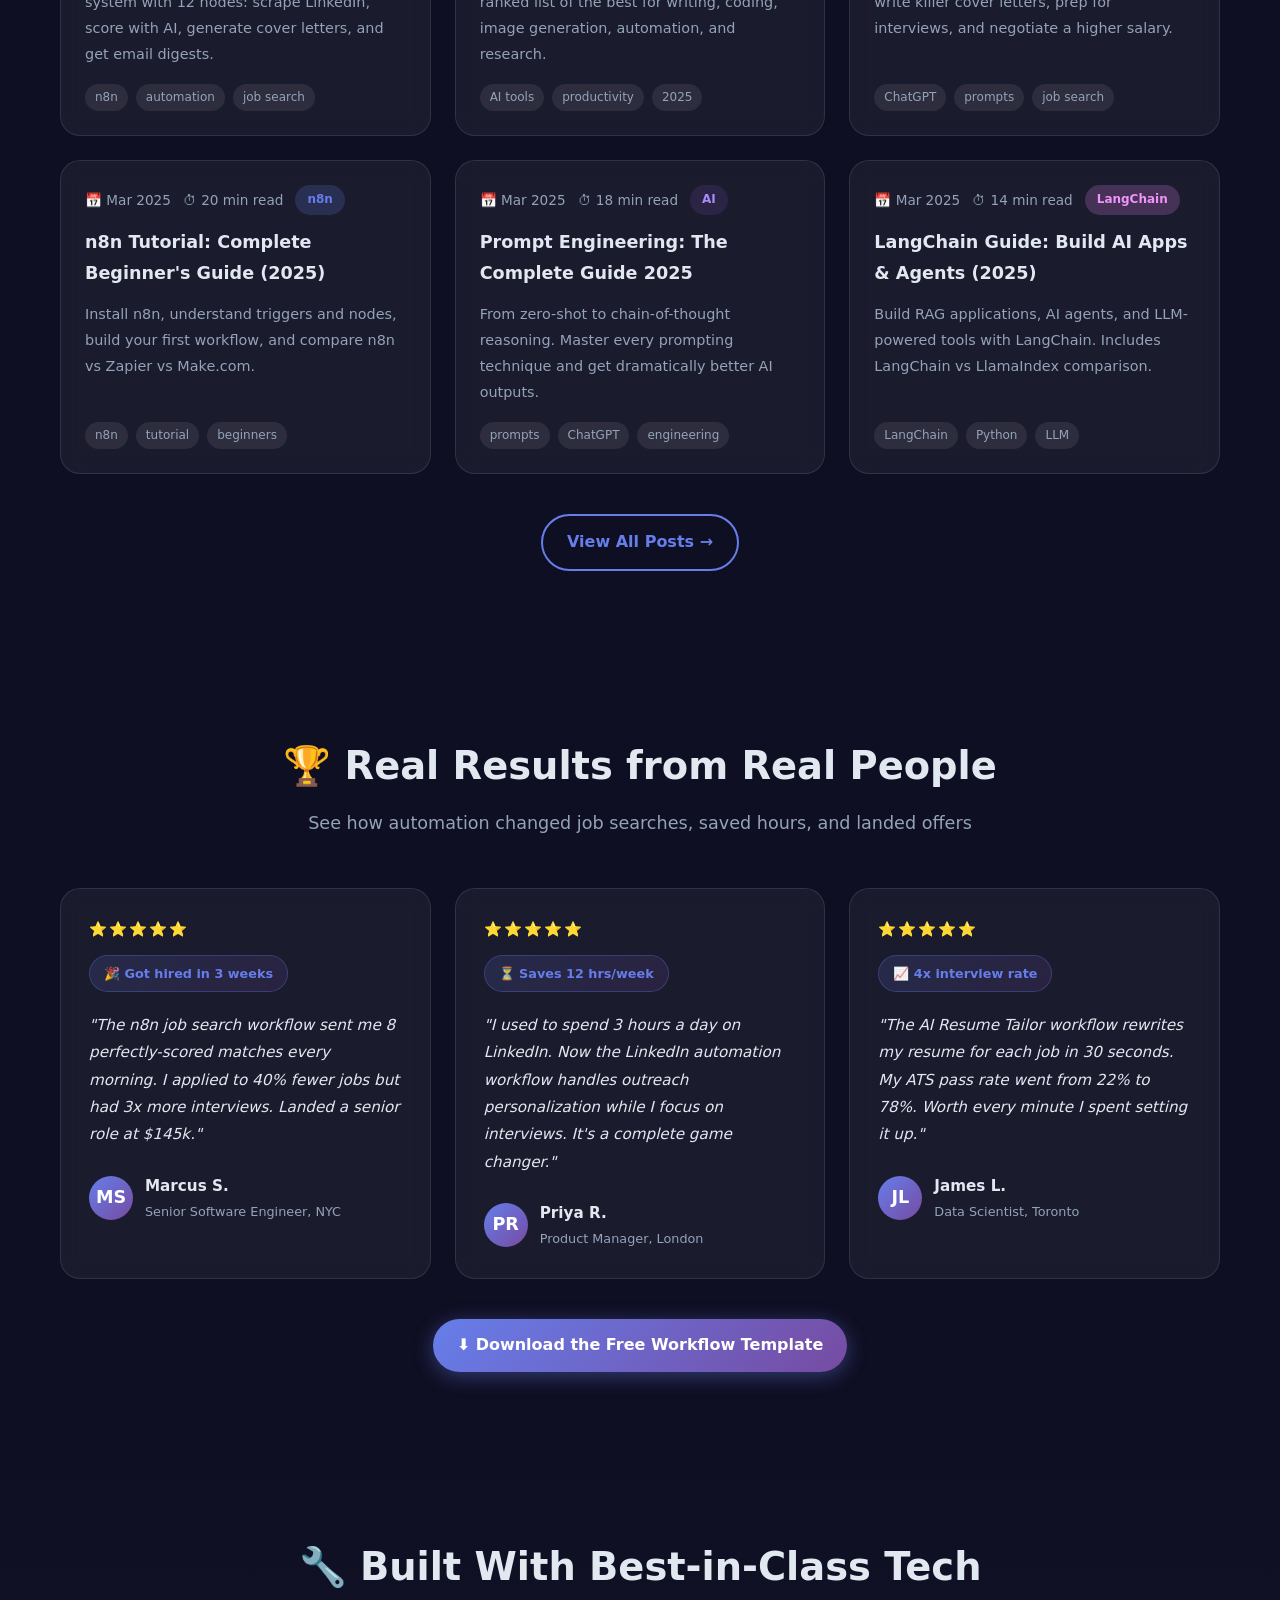
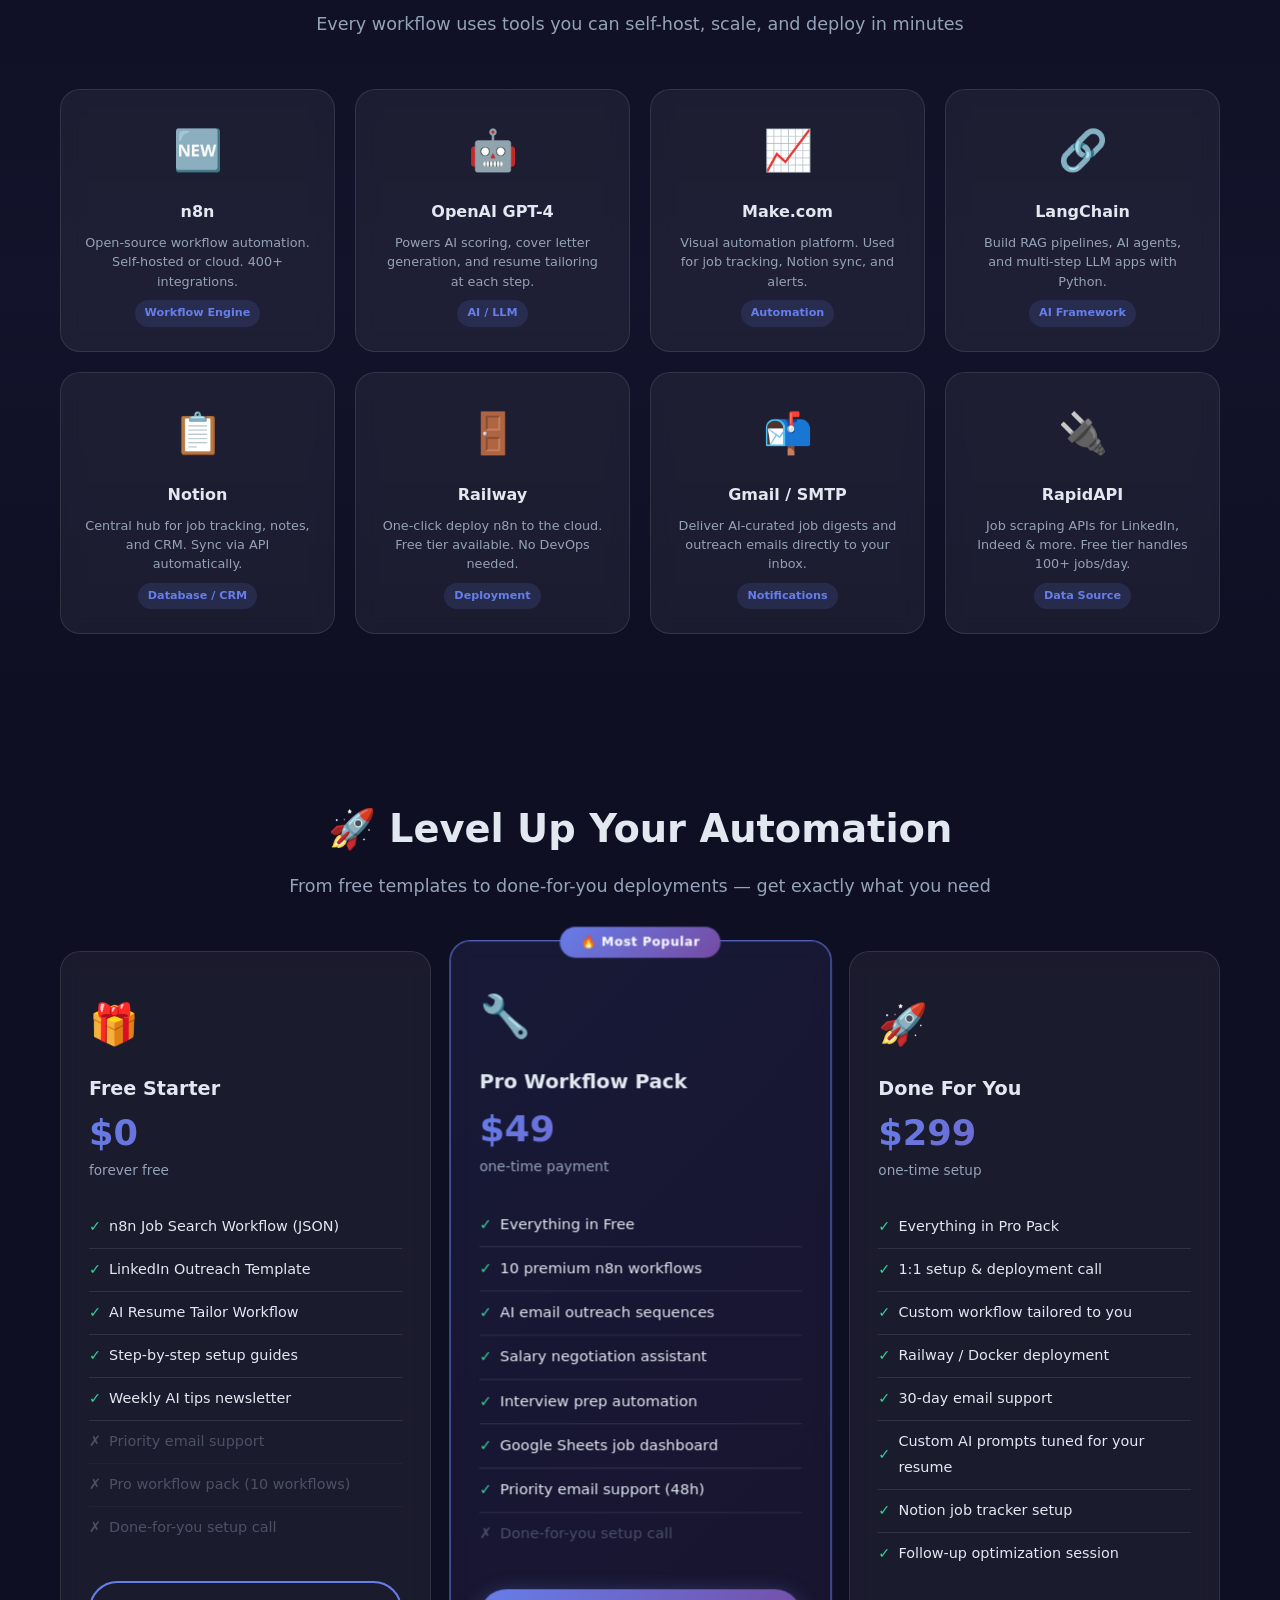
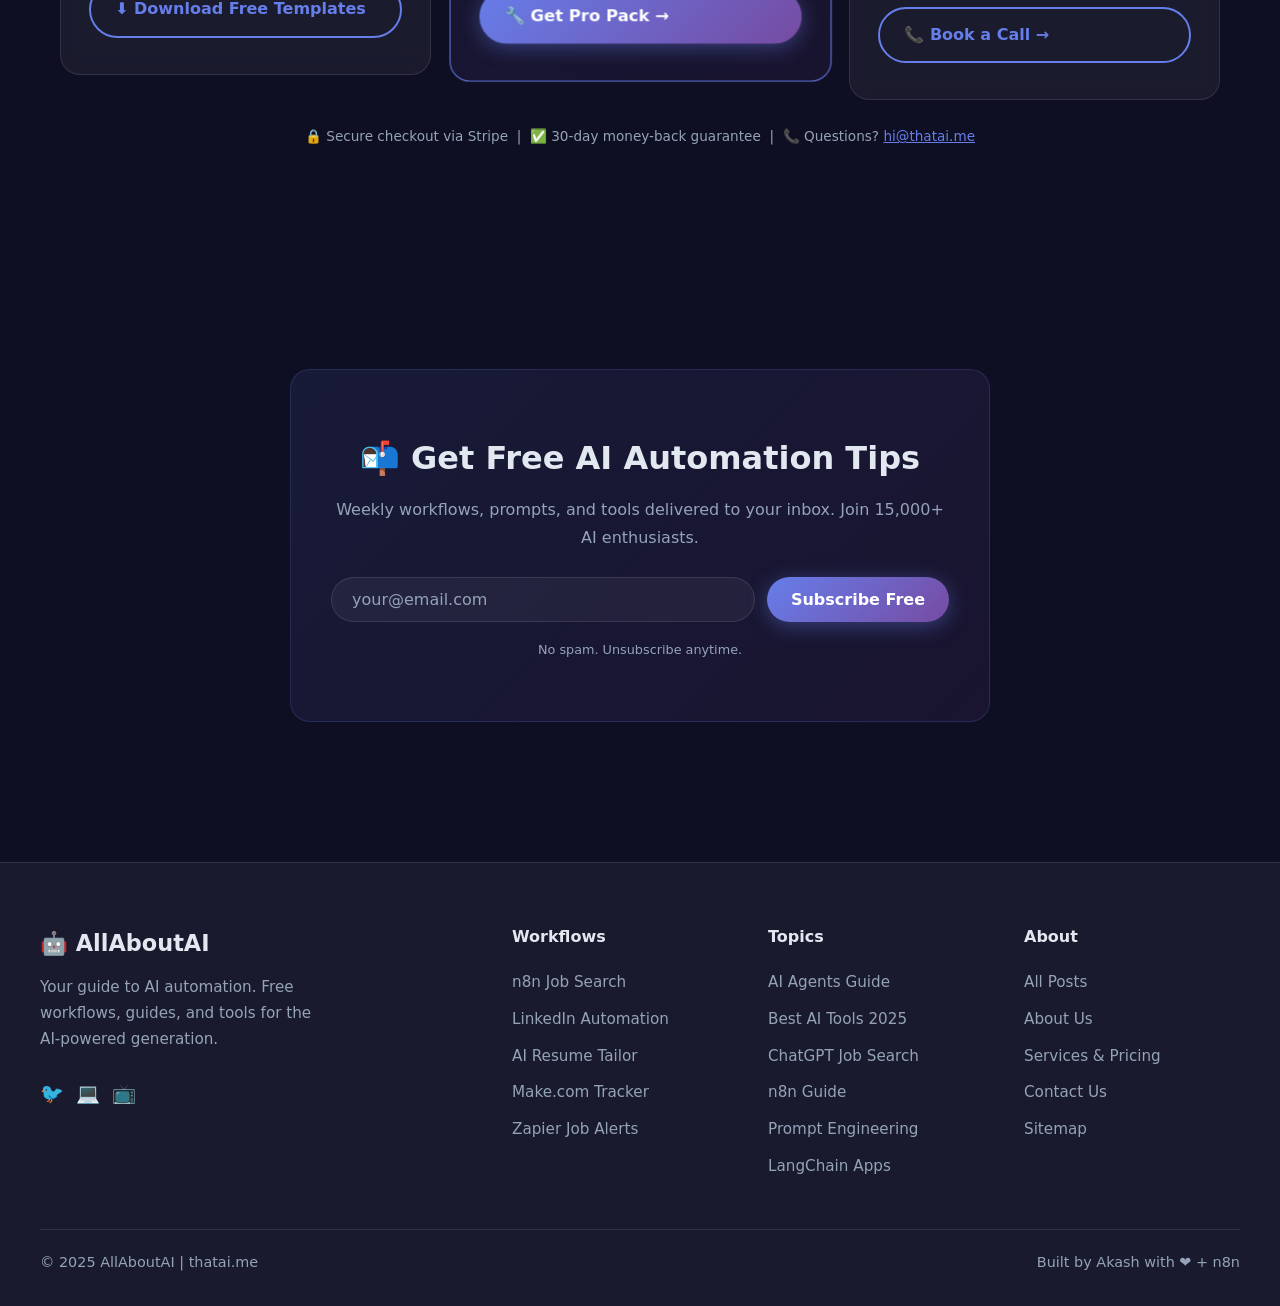
==== commit 6b5ce803: "feat: add interactive workflow demo, downloadable templates, testimonials, monetization, tech stack," ====
--- a/index.html
+++ b/index.html
@@ -66,7 +66,7 @@
           </div>
         </li>
         <li><a href="/blog.html#about">About</a></li>
-      </ul>
+        <li><a href="/services.html" style="background:var(--gradient);-webkit-background-clip:text;-webkit-text-fill-color:transparent;background-clip:text;font-weight:700;">&#128640; Services</a></li>
       <button class="hamburger" id="hamburger" aria-label="Menu">
         <span></span><span></span><span></span>
       </button>
@@ -90,18 +90,22 @@
     <a href="/topics/n8n-beginners-guide.html">&#128202; n8n Guide</a>
     <a href="/topics/prompt-engineering.html">&#127919; Prompt Engineering</a>
     <a href="/topics/langchain-llm-apps.html">&#128279; LangChain</a>
+    <a href="/services.html" style="font-weight:700;color:var(--primary);">&#128640; Services &amp; Premium</a>
   </div>
 
   <main>
     <!-- HERO -->
     <section class="hero">
       <div class="hero-content">
-        <div class="badge badge-primary" style="margin-bottom:1.5rem;display:inline-block;">&#128640; New: n8n Job Search Workflow 2025</div>
+        <div class="badge badge-primary" style="margin-bottom:1.5rem;display:inline-block;">&#128640; New: n8n Job Search Workflow 2025 — <a href="/workflows/n8n-job-search-automation.html#download" style="color:inherit;text-decoration:underline;">Download Free Template &#8594;</a></div>
         <h1>Master <span class="gradient-text">AI Automation</span><br>&amp; Land Your Dream Job</h1>
         <p>Free step-by-step guides to automate your job search, build AI workflows, and use the best AI tools. Trusted by 50,000+ professionals.</p>
         <div style="display:flex;gap:16px;justify-content:center;flex-wrap:wrap;margin-top:2rem;">
-          <a href="/workflows/n8n-job-search-automation.html" class="btn btn-primary">&#128269; See the Workflow</a>
-          <a href="/blog.html" class="btn btn-secondary">Read the Blog</a>
+          <a href="/workflows/n8n-job-search-automation.html#download" class="btn btn-primary">&#11015;&#65039; Download Free Template</a>
+          <a href="/services.html" class="btn btn-secondary">&#128640; Get Premium Workflows</a>
+        </div>
+        <div style="margin-top:1.25rem;">
+          <button class="btn" style="background:transparent;border:1px solid var(--card-border);color:var(--muted);font-size:0.85rem;padding:8px 18px;" onclick="document.getElementById('aiWidget').click()">&#129302; Not sure where to start? Ask our AI &#8594;</button>
         </div>
         <div class="stats-row">
           <div class="stat">
@@ -113,8 +117,8 @@
             <div class="stat-label">Free Workflows</div>
           </div>
           <div class="stat">
-            <div class="stat-number gradient-text">100%</div>
-            <div class="stat-label">Free Content</div>
+            <div class="stat-number gradient-text">500+</div>
+            <div class="stat-label">5&#11088; Reviews</div>
           </div>
           <div class="stat">
             <div class="stat-number gradient-text">2025</div>
@@ -331,6 +335,185 @@
       </div>
     </section>
 
+    <!-- TESTIMONIALS -->
+    <section class="section" id="testimonials">
+      <div class="container">
+        <div class="section-header" data-animate>
+          <h2>&#127942; Real Results from Real People</h2>
+          <p>See how automation changed job searches, saved hours, and landed offers</p>
+        </div>
+        <div class="testimonial-grid" data-animate>
+          <div class="testimonial-card">
+            <div class="star-rating">&#11088;&#11088;&#11088;&#11088;&#11088;</div>
+            <div class="testimonial-result">&#127881; Got hired in 3 weeks</div>
+            <p class="testimonial-text">"The n8n job search workflow sent me 8 perfectly-scored matches every morning. I applied to 40% fewer jobs but had 3x more interviews. Landed a senior role at $145k."</p>
+            <div class="testimonial-author">
+              <div class="testimonial-avatar">MS</div>
+              <div>
+                <div class="testimonial-name">Marcus S.</div>
+                <div class="testimonial-role">Senior Software Engineer, NYC</div>
+              </div>
+            </div>
+          </div>
+          <div class="testimonial-card">
+            <div class="star-rating">&#11088;&#11088;&#11088;&#11088;&#11088;</div>
+            <div class="testimonial-result">&#9203; Saves 12 hrs/week</div>
+            <p class="testimonial-text">"I used to spend 3 hours a day on LinkedIn. Now the LinkedIn automation workflow handles outreach personalization while I focus on interviews. It's a complete game changer."</p>
+            <div class="testimonial-author">
+              <div class="testimonial-avatar">PR</div>
+              <div>
+                <div class="testimonial-name">Priya R.</div>
+                <div class="testimonial-role">Product Manager, London</div>
+              </div>
+            </div>
+          </div>
+          <div class="testimonial-card">
+            <div class="star-rating">&#11088;&#11088;&#11088;&#11088;&#11088;</div>
+            <div class="testimonial-result">&#128200; 4x interview rate</div>
+            <p class="testimonial-text">"The AI Resume Tailor workflow rewrites my resume for each job in 30 seconds. My ATS pass rate went from 22% to 78%. Worth every minute I spent setting it up."</p>
+            <div class="testimonial-author">
+              <div class="testimonial-avatar">JL</div>
+              <div>
+                <div class="testimonial-name">James L.</div>
+                <div class="testimonial-role">Data Scientist, Toronto</div>
+              </div>
+            </div>
+          </div>
+        </div>
+        <div style="text-align:center;margin-top:2.5rem;" data-animate>
+          <a href="/workflows/n8n-job-search-automation.html#download" class="btn btn-primary">&#11015;&#65039; Download the Free Workflow Template</a>
+        </div>
+      </div>
+    </section>
+
+    <!-- TECH STACK -->
+    <section class="section" style="background:linear-gradient(180deg,transparent,rgba(102,126,234,0.04),transparent);">
+      <div class="container">
+        <div class="section-header" data-animate>
+          <h2>&#128295; Built With Best-in-Class Tech</h2>
+          <p>Every workflow uses tools you can self-host, scale, and deploy in minutes</p>
+        </div>
+        <div class="tech-stack-grid" data-animate>
+          <div class="tech-card">
+            <div class="tech-icon">&#127381;</div>
+            <div class="tech-name">n8n</div>
+            <div class="tech-desc">Open-source workflow automation. Self-hosted or cloud. 400+ integrations.</div>
+            <span class="tech-badge">Workflow Engine</span>
+          </div>
+          <div class="tech-card">
+            <div class="tech-icon">&#129302;</div>
+            <div class="tech-name">OpenAI GPT-4</div>
+            <div class="tech-desc">Powers AI scoring, cover letter generation, and resume tailoring at each step.</div>
+            <span class="tech-badge">AI / LLM</span>
+          </div>
+          <div class="tech-card">
+            <div class="tech-icon">&#128200;</div>
+            <div class="tech-name">Make.com</div>
+            <div class="tech-desc">Visual automation platform. Used for job tracking, Notion sync, and alerts.</div>
+            <span class="tech-badge">Automation</span>
+          </div>
+          <div class="tech-card">
+            <div class="tech-icon">&#128279;</div>
+            <div class="tech-name">LangChain</div>
+            <div class="tech-desc">Build RAG pipelines, AI agents, and multi-step LLM apps with Python.</div>
+            <span class="tech-badge">AI Framework</span>
+          </div>
+          <div class="tech-card">
+            <div class="tech-icon">&#128203;</div>
+            <div class="tech-name">Notion</div>
+            <div class="tech-desc">Central hub for job tracking, notes, and CRM. Sync via API automatically.</div>
+            <span class="tech-badge">Database / CRM</span>
+          </div>
+          <div class="tech-card">
+            <div class="tech-icon">&#128682;</div>
+            <div class="tech-name">Railway</div>
+            <div class="tech-desc">One-click deploy n8n to the cloud. Free tier available. No DevOps needed.</div>
+            <span class="tech-badge">Deployment</span>
+          </div>
+          <div class="tech-card">
+            <div class="tech-icon">&#128236;</div>
+            <div class="tech-name">Gmail / SMTP</div>
+            <div class="tech-desc">Deliver AI-curated job digests and outreach emails directly to your inbox.</div>
+            <span class="tech-badge">Notifications</span>
+          </div>
+          <div class="tech-card">
+            <div class="tech-icon">&#128268;</div>
+            <div class="tech-name">RapidAPI</div>
+            <div class="tech-desc">Job scraping APIs for LinkedIn, Indeed &amp; more. Free tier handles 100+ jobs/day.</div>
+            <span class="tech-badge">Data Source</span>
+          </div>
+        </div>
+      </div>
+    </section>
+
+    <!-- SERVICES / MONETIZATION -->
+    <section class="section" id="services">
+      <div class="container">
+        <div class="section-header" data-animate>
+          <h2>&#128640; Level Up Your Automation</h2>
+          <p>From free templates to done-for-you deployments — get exactly what you need</p>
+        </div>
+        <div class="pricing-grid" data-animate>
+          <!-- Free -->
+          <div class="pricing-card">
+            <div class="pricing-icon">&#127873;</div>
+            <div class="pricing-name">Free Starter</div>
+            <div class="pricing-price">$0</div>
+            <div class="pricing-period">forever free</div>
+            <ul class="pricing-features">
+              <li class="included">n8n Job Search Workflow (JSON)</li>
+              <li class="included">LinkedIn Outreach Template</li>
+              <li class="included">AI Resume Tailor Workflow</li>
+              <li class="included">Step-by-step setup guides</li>
+              <li class="included">Weekly AI tips newsletter</li>
+              <li class="excluded">Priority email support</li>
+              <li class="excluded">Pro workflow pack (10 workflows)</li>
+              <li class="excluded">Done-for-you setup call</li>
+            </ul>
+            <a href="/workflows/n8n-job-search-automation.html#download" class="btn btn-secondary" style="width:100%;text-align:center;">&#11015;&#65039; Download Free Templates</a>
+          </div>
+          <!-- Pro Pack -->
+          <div class="pricing-card featured">
+            <div class="pricing-badge">&#128293; Most Popular</div>
+            <div class="pricing-icon">&#128295;</div>
+            <div class="pricing-name">Pro Workflow Pack</div>
+            <div class="pricing-price">$49</div>
+            <div class="pricing-period">one-time payment</div>
+            <ul class="pricing-features">
+              <li class="included">Everything in Free</li>
+              <li class="included">10 premium n8n workflows</li>
+              <li class="included">AI email outreach sequences</li>
+              <li class="included">Salary negotiation assistant</li>
+              <li class="included">Interview prep automation</li>
+              <li class="included">Google Sheets job dashboard</li>
+              <li class="included">Priority email support (48h)</li>
+              <li class="excluded">Done-for-you setup call</li>
+            </ul>
+            <a href="/services.html#pro" class="btn btn-primary" style="width:100%;text-align:center;">&#128295; Get Pro Pack &#8594;</a>
+          </div>
+          <!-- Done For You -->
+          <div class="pricing-card">
+            <div class="pricing-icon">&#128640;</div>
+            <div class="pricing-name">Done For You</div>
+            <div class="pricing-price">$299</div>
+            <div class="pricing-period">one-time setup</div>
+            <ul class="pricing-features">
+              <li class="included">Everything in Pro Pack</li>
+              <li class="included">1:1 setup &amp; deployment call</li>
+              <li class="included">Custom workflow tailored to you</li>
+              <li class="included">Railway / Docker deployment</li>
+              <li class="included">30-day email support</li>
+              <li class="included">Custom AI prompts tuned for your resume</li>
+              <li class="included">Notion job tracker setup</li>
+              <li class="included">Follow-up optimization session</li>
+            </ul>
+            <a href="/services.html#dfy" class="btn btn-secondary" style="width:100%;text-align:center;">&#128222; Book a Call &#8594;</a>
+          </div>
+        </div>
+        <p style="text-align:center;color:var(--muted);font-size:0.85rem;margin-top:1.5rem;">&#128274; Secure checkout via Stripe &nbsp;|&nbsp; &#9989; 30-day money-back guarantee &nbsp;|&nbsp; &#128222; Questions? <a href="mailto:hi@thatai.me" style="color:var(--primary);">hi@thatai.me</a></p>
+      </div>
+    </section>
+
     <!-- NEWSLETTER -->
     <section class="section">
       <div class="container">
@@ -385,6 +568,8 @@
         <ul>
           <li><a href="/blog.html">All Posts</a></li>
           <li><a href="/blog.html#about">About Us</a></li>
+          <li><a href="/services.html">Services &amp; Pricing</a></li>
+          <li><a href="mailto:hi@thatai.me">Contact Us</a></li>
           <li><a href="/sitemap.xml">Sitemap</a></li>
         </ul>
       </div>
@@ -427,5 +612,122 @@
     }, { threshold: 0.1 });
     document.querySelectorAll('[data-animate]').forEach(el => observer.observe(el));
   </script>
+
+  <!-- AI ASSISTANT WIDGET -->
+  <button class="ai-widget-btn" id="aiWidget" aria-label="Open AI workflow assistant">
+    &#129302;
+    <span class="ai-notif">1</span>
+  </button>
+
+  <div class="ai-chat-panel" id="aiChatPanel" role="dialog" aria-label="AI Workflow Assistant">
+    <div class="ai-chat-header">
+      <div class="ai-chat-header-info">
+        <div class="ai-chat-avatar">&#129302;</div>
+        <div>
+          <div class="ai-chat-title">AI Workflow Assistant</div>
+          <div class="ai-chat-subtitle">&#128994; Online — answers in seconds</div>
+        </div>
+      </div>
+      <button class="ai-chat-close" id="aiChatClose" aria-label="Close chat">&#10005;</button>
+    </div>
+    <div class="ai-chat-messages" id="aiMessages">
+      <div class="ai-msg">
+        <div class="ai-msg-avatar">&#129302;</div>
+        <div class="ai-msg-bubble">Hi! I'm your AI automation guide. I'll recommend the perfect workflow for you in 2 quick questions. What best describes you?</div>
+      </div>
+    </div>
+    <div class="ai-chat-options" id="aiOptions">
+      <button class="ai-opt-btn" data-step="role" data-value="job-seeker">&#128269; Job seeker / career changer</button>
+      <button class="ai-opt-btn" data-step="role" data-value="founder">&#128640; Founder / solopreneur</button>
+      <button class="ai-opt-btn" data-step="role" data-value="developer">&#128187; Developer / builder</button>
+      <button class="ai-opt-btn" data-step="role" data-value="marketer">&#128293; Marketer / growth hacker</button>
+    </div>
+  </div>
+
+  <script>
+    // AI Widget logic
+    const aiWidget = document.getElementById('aiWidget');
+    const aiPanel  = document.getElementById('aiChatPanel');
+    const aiClose  = document.getElementById('aiChatClose');
+    const aiMsgs   = document.getElementById('aiMessages');
+    const aiOpts   = document.getElementById('aiOptions');
+
+    const FLOWS = {
+      'job-seeker': {
+        beginner: { url: '/topics/n8n-beginners-guide.html', label: '&#128202; Start with the n8n Beginner Guide', msg: "Since you're new to automation, start with our n8n Beginner Guide — it'll have you running your first workflow in under an hour!" },
+        advanced:  { url: '/workflows/n8n-job-search-automation.html', label: '&#128269; Download the Job Search Workflow', msg: "You're ready for the full stack! Download the n8n Job Search Automation — it scrapes jobs, scores them with AI, and emails you the best matches every morning." }
+      },
+      'founder': {
+        beginner: { url: '/workflows/make-job-tracker.html', label: '&#128202; Explore Make.com Workflows', msg: "Make.com is perfect for founders getting started. Check out the job tracker workflow to see what visual automation looks like." },
+        advanced: { url: '/services.html#pro', label: '&#128295; See the Pro Workflow Pack', msg: "You'll love our Pro Pack — 10 premium workflows covering outreach, lead scoring, content repurposing, and more." }
+      },
+      'developer': {
+        beginner: { url: '/topics/langchain-llm-apps.html', label: '&#128279; Explore LangChain Guide', msg: "The LangChain guide is perfect for you — build RAG pipelines, AI agents, and custom tools with Python." },
+        advanced: { url: '/services.html#dfy', label: '&#128640; Book a Done-For-You Setup', msg: "Let's build something custom. Book a Done-For-You session and I'll deploy a tailored AI workflow stack for your exact use case." }
+      },
+      'marketer': {
+        beginner: { url: '/workflows/zapier-job-alerts.html', label: '&#128276; See Zapier Automation', msg: "Zapier is the fastest way to connect your marketing tools. Check out the job alerts workflow as a starting template." },
+        advanced: { url: '/workflows/linkedin-automation.html', label: '&#128188; Explore LinkedIn Automation', msg: "The LinkedIn outreach automation is perfect for marketers — personalized AI messages at scale with full tracking." }
+      }
+    };
+
+    let selectedRole = null;
+
+    function addMsg(text, isUser) {
+      const div = document.createElement('div');
+      div.className = 'ai-msg' + (isUser ? ' user-msg' : '');
+      div.innerHTML = isUser
+        ? `<div class="ai-msg-bubble">${text}</div>`
+        : `<div class="ai-msg-avatar">&#129302;</div><div class="ai-msg-bubble">${text}</div>`;
+      aiMsgs.appendChild(div);
+      aiMsgs.scrollTop = aiMsgs.scrollHeight;
+    }
+
+    function setOptions(html) {
+      aiOpts.innerHTML = html;
+    }
+
+    aiWidget.addEventListener('click', () => {
+      aiPanel.classList.toggle('open');
+      // Hide notification dot once opened
+      const dot = aiWidget.querySelector('.ai-notif');
+      if (dot) dot.style.display = 'none';
+    });
+
+    aiClose.addEventListener('click', () => aiPanel.classList.remove('open'));
+
+    aiOpts.addEventListener('click', (e) => {
+      const btn = e.target.closest('.ai-opt-btn');
+      if (!btn) return;
+      const step  = btn.dataset.step;
+      const value = btn.dataset.value;
+      addMsg(btn.textContent.trim(), true);
+
+      if (step === 'role') {
+        selectedRole = value;
+        setTimeout(() => {
+          addMsg("Great! One more: how comfortable are you with no-code tools?", false);
+          setOptions(`
+            <button class="ai-opt-btn" data-step="level" data-value="beginner">&#128214; I'm a beginner — keep it simple</button>
+            <button class="ai-opt-btn" data-step="level" data-value="advanced">&#128295; I'm comfortable with APIs &amp; code</button>
+          `);
+        }, 400);
+      } else if (step === 'level') {
+        const rec = FLOWS[selectedRole][value];
+        setTimeout(() => {
+          addMsg(rec.msg, false);
+          setOptions(`<a href="${rec.url}" class="ai-opt-btn" style="display:flex;align-items:center;gap:8px;font-weight:700;color:var(--primary);">${rec.label} &#8594;</a>
+            <button class="ai-opt-btn" data-step="role" data-value="${selectedRole}" style="font-size:0.8rem;color:var(--muted);">&#8592; Start over</button>`);
+        }, 400);
+      }
+    });
+
+    // Close on outside click
+    document.addEventListener('click', (e) => {
+      if (!aiPanel.contains(e.target) && !aiWidget.contains(e.target)) {
+        aiPanel.classList.remove('open');
+      }
+    });
+  </script>
 </body>
 </html>
--- a/css/styles.css
+++ b/css/styles.css
@@ -1339,133 +1339,849 @@
   }
 }
 
-/* === BACK TO TOP BUTTON === */
-#backToTop {
+/* ===================================================
+   TESTIMONIALS
+   =================================================== */
+
+.testimonial-grid {
+  display: grid;
+  grid-template-columns: repeat(3, 1fr);
+  gap: 24px;
+}
+
+.testimonial-card {
+  background: var(--card-bg);
+  border: 1px solid var(--card-border);
+  border-radius: var(--radius-lg);
+  padding: 28px;
+  backdrop-filter: blur(10px);
+  transition: var(--transition);
+  position: relative;
+}
+
+.testimonial-card:hover {
+  border-color: var(--primary);
+  transform: translateY(-4px);
+  box-shadow: 0 20px 40px rgba(102,126,234,0.12);
+}
+
+.testimonial-quote {
+  font-size: 2.5rem;
+  color: var(--primary);
+  line-height: 1;
+  margin-bottom: 0.75rem;
+  opacity: 0.5;
+}
+
+.testimonial-text {
+  color: var(--text);
+  font-size: 0.95rem;
+  line-height: 1.8;
+  margin-bottom: 1.5rem;
+  font-style: italic;
+}
+
+.testimonial-result {
+  display: inline-block;
+  background: linear-gradient(135deg,rgba(102,126,234,0.15),rgba(118,75,162,0.15));
+  border: 1px solid rgba(102,126,234,0.3);
+  border-radius: 50px;
+  padding: 6px 14px;
+  font-size: 0.8rem;
+  font-weight: 700;
+  color: var(--primary);
+  margin-bottom: 1.25rem;
+}
+
+.testimonial-author {
+  display: flex;
+  align-items: center;
+  gap: 12px;
+}
+
+.testimonial-avatar {
+  width: 44px;
+  height: 44px;
+  border-radius: 50%;
+  background: var(--gradient);
+  display: flex;
+  align-items: center;
+  justify-content: center;
+  font-size: 1.1rem;
+  font-weight: 800;
+  color: white;
+  flex-shrink: 0;
+}
+
+.testimonial-name {
+  font-weight: 700;
+  font-size: 0.95rem;
+  color: var(--text);
+}
+
+.testimonial-role {
+  font-size: 0.8rem;
+  color: var(--muted);
+}
+
+.star-rating {
+  color: #fbbf24;
+  font-size: 0.9rem;
+  letter-spacing: 2px;
+  margin-bottom: 0.75rem;
+}
+
+/* ===================================================
+   SERVICES / MONETIZATION
+   =================================================== */
+
+.pricing-grid {
+  display: grid;
+  grid-template-columns: repeat(3, 1fr);
+  gap: 24px;
+  align-items: start;
+}
+
+.pricing-card {
+  background: var(--card-bg);
+  border: 1px solid var(--card-border);
+  border-radius: var(--radius-lg);
+  padding: 36px 28px;
+  transition: var(--transition);
+  backdrop-filter: blur(10px);
+  position: relative;
+  display: flex;
+  flex-direction: column;
+}
+
+.pricing-card.featured {
+  border-color: var(--primary);
+  background: linear-gradient(135deg,rgba(102,126,234,0.1),rgba(118,75,162,0.1));
+  transform: scale(1.03);
+}
+
+.pricing-card:hover:not(.featured) {
+  border-color: var(--primary);
+  transform: translateY(-4px);
+  box-shadow: 0 20px 40px rgba(102,126,234,0.12);
+}
+
+.pricing-badge {
+  position: absolute;
+  top: -14px;
+  left: 50%;
+  transform: translateX(-50%);
+  background: var(--gradient);
+  color: white;
+  padding: 4px 20px;
+  border-radius: 50px;
+  font-size: 0.75rem;
+  font-weight: 700;
+  white-space: nowrap;
+  letter-spacing: 0.5px;
+}
+
+.pricing-icon {
+  font-size: 2.5rem;
+  margin-bottom: 0.75rem;
+}
+
+.pricing-name {
+  font-size: 1.2rem;
+  font-weight: 800;
+  margin-bottom: 0.5rem;
+}
+
+.pricing-price {
+  font-size: 2.2rem;
+  font-weight: 800;
+  background: var(--gradient);
+  -webkit-background-clip: text;
+  -webkit-text-fill-color: transparent;
+  background-clip: text;
+  line-height: 1.1;
+  margin-bottom: 0.3rem;
+}
+
+.pricing-period {
+  font-size: 0.85rem;
+  color: var(--muted);
+  margin-bottom: 1.5rem;
+}
+
+.pricing-features {
+  list-style: none;
+  margin-bottom: 2rem;
+  flex: 1;
+}
+
+.pricing-features li {
+  padding: 8px 0;
+  border-bottom: 1px solid var(--card-border);
+  font-size: 0.9rem;
+  color: var(--muted);
+  display: flex;
+  align-items: center;
+  gap: 8px;
+}
+
+.pricing-features li:last-child {
+  border-bottom: none;
+}
+
+.pricing-features li.included {
+  color: var(--text);
+}
+
+.pricing-features li.included::before {
+  content: '✓';
+  color: #34d399;
+  font-weight: 700;
+  flex-shrink: 0;
+}
+
+.pricing-features li.excluded {
+  opacity: 0.4;
+}
+
+.pricing-features li.excluded::before {
+  content: '✗';
+  color: var(--muted);
+  flex-shrink: 0;
+}
+
+/* ===================================================
+   TECH STACK
+   =================================================== */
+
+.tech-stack-grid {
+  display: grid;
+  grid-template-columns: repeat(4, 1fr);
+  gap: 20px;
+}
+
+.tech-card {
+  background: var(--card-bg);
+  border: 1px solid var(--card-border);
+  border-radius: var(--radius-lg);
+  padding: 24px;
+  text-align: center;
+  transition: var(--transition);
+  backdrop-filter: blur(10px);
+}
+
+.tech-card:hover {
+  border-color: var(--primary);
+  transform: translateY(-3px);
+  box-shadow: 0 12px 30px rgba(102,126,234,0.12);
+}
+
+.tech-icon {
+  font-size: 2.5rem;
+  margin-bottom: 0.75rem;
+}
+
+.tech-name {
+  font-size: 1rem;
+  font-weight: 700;
+  color: var(--text);
+  margin-bottom: 0.4rem;
+}
+
+.tech-desc {
+  font-size: 0.8rem;
+  color: var(--muted);
+  line-height: 1.5;
+}
+
+.tech-badge {
+  display: inline-block;
+  padding: 3px 10px;
+  border-radius: 50px;
+  font-size: 0.7rem;
+  font-weight: 600;
+  margin-top: 0.6rem;
+  background: rgba(102,126,234,0.15);
+  color: var(--primary);
+}
+
+/* ===================================================
+   INTERACTIVE WORKFLOW DEMO
+   =================================================== */
+
+.demo-container {
+  background: var(--card-bg);
+  border: 1px solid var(--card-border);
+  border-radius: var(--radius-lg);
+  overflow: hidden;
+  backdrop-filter: blur(10px);
+}
+
+.demo-header {
+  background: rgba(255,255,255,0.03);
+  border-bottom: 1px solid var(--card-border);
+  padding: 16px 24px;
+  display: flex;
+  align-items: center;
+  gap: 12px;
+}
+
+.demo-dot {
+  width: 12px;
+  height: 12px;
+  border-radius: 50%;
+  background: rgba(255,255,255,0.15);
+}
+
+.demo-dot.red   { background: #ff5f57; }
+.demo-dot.yellow{ background: #febc2e; }
+.demo-dot.green { background: #28c840; }
+
+.demo-title {
+  font-size: 0.85rem;
+  color: var(--muted);
+  margin-left: 8px;
+}
+
+.demo-steps {
+  display: grid;
+  grid-template-columns: 280px 1fr;
+  min-height: 360px;
+}
+
+.demo-steps-list {
+  border-right: 1px solid var(--card-border);
+  overflow-y: auto;
+  max-height: 360px;
+}
+
+.demo-step-item {
+  padding: 14px 20px;
+  border-bottom: 1px solid var(--card-border);
+  cursor: pointer;
+  transition: var(--transition);
+  display: flex;
+  align-items: center;
+  gap: 12px;
+  font-size: 0.9rem;
+}
+
+.demo-step-item:last-child {
+  border-bottom: none;
+}
+
+.demo-step-item:hover {
+  background: rgba(102,126,234,0.08);
+}
+
+.demo-step-item.active {
+  background: linear-gradient(135deg,rgba(102,126,234,0.15),rgba(118,75,162,0.1));
+  border-left: 3px solid var(--primary);
+  color: var(--text);
+}
+
+.demo-step-num {
+  width: 26px;
+  height: 26px;
+  border-radius: 50%;
+  background: rgba(255,255,255,0.08);
+  display: flex;
+  align-items: center;
+  justify-content: center;
+  font-size: 0.75rem;
+  font-weight: 700;
+  flex-shrink: 0;
+}
+
+.demo-step-item.active .demo-step-num {
+  background: var(--gradient);
+  color: white;
+}
+
+.demo-step-item.completed .demo-step-num {
+  background: rgba(52,211,153,0.2);
+  color: #34d399;
+}
+
+.demo-panel {
+  padding: 28px;
+  display: none;
+}
+
+.demo-panel.active {
+  display: block;
+}
+
+.demo-node-type {
+  display: inline-flex;
+  align-items: center;
+  gap: 6px;
+  background: rgba(102,126,234,0.15);
+  border: 1px solid rgba(102,126,234,0.3);
+  border-radius: 50px;
+  padding: 4px 14px;
+  font-size: 0.75rem;
+  font-weight: 700;
+  color: var(--primary);
+  margin-bottom: 1rem;
+  text-transform: uppercase;
+  letter-spacing: 0.5px;
+}
+
+.demo-panel h3 {
+  font-size: 1.2rem;
+  font-weight: 800;
+  margin-bottom: 0.75rem;
+}
+
+.demo-panel p {
+  color: var(--muted);
+  font-size: 0.9rem;
+  line-height: 1.8;
+  margin-bottom: 1rem;
+}
+
+.demo-code {
+  background: rgba(0,0,0,0.4);
+  border: 1px solid var(--card-border);
+  border-radius: var(--radius);
+  padding: 16px;
+  font-family: 'Courier New', monospace;
+  font-size: 0.8rem;
+  color: #a5f3fc;
+  line-height: 1.6;
+  overflow-x: auto;
+}
+
+.demo-output-label {
+  font-size: 0.75rem;
+  color: var(--muted);
+  text-transform: uppercase;
+  letter-spacing: 1px;
+  font-weight: 600;
+  margin-bottom: 0.5rem;
+  margin-top: 1rem;
+}
+
+/* ===================================================
+   DOWNLOAD TEMPLATE CTA
+   =================================================== */
+
+.download-cta {
+  background: linear-gradient(135deg, rgba(102,126,234,0.1), rgba(118,75,162,0.1));
+  border: 1px solid rgba(102,126,234,0.3);
+  border-radius: var(--radius-lg);
+  padding: 32px;
+  display: flex;
+  align-items: center;
+  justify-content: space-between;
+  gap: 24px;
+  flex-wrap: wrap;
+}
+
+.download-cta-info h3 {
+  font-size: 1.3rem;
+  font-weight: 800;
+  margin-bottom: 0.4rem;
+}
+
+.download-cta-info p {
+  color: var(--muted);
+  font-size: 0.9rem;
+  margin: 0;
+}
+
+.download-cta-actions {
+  display: flex;
+  gap: 12px;
+  flex-shrink: 0;
+  flex-wrap: wrap;
+}
+
+.btn-download {
+  display: inline-flex;
+  align-items: center;
+  gap: 8px;
+  padding: 12px 24px;
+  background: var(--gradient);
+  color: white;
+  border-radius: var(--radius);
+  font-weight: 700;
+  font-size: 0.95rem;
+  text-decoration: none;
+  transition: var(--transition);
+  cursor: pointer;
+  border: none;
+  font-family: inherit;
+}
+
+.btn-download:hover {
+  opacity: 0.9;
+  transform: translateY(-2px);
+  box-shadow: 0 8px 20px rgba(102,126,234,0.35);
+}
+
+/* ===================================================
+   DEPLOYMENT OPTIONS
+   =================================================== */
+
+.deploy-grid {
+  display: grid;
+  grid-template-columns: repeat(3, 1fr);
+  gap: 20px;
+}
+
+.deploy-card {
+  background: var(--card-bg);
+  border: 1px solid var(--card-border);
+  border-radius: var(--radius-lg);
+  padding: 24px;
+  transition: var(--transition);
+  backdrop-filter: blur(10px);
+  text-align: center;
+}
+
+.deploy-card:hover {
+  border-color: var(--primary);
+  transform: translateY(-3px);
+  box-shadow: 0 12px 30px rgba(102,126,234,0.12);
+}
+
+.deploy-icon {
+  font-size: 2.2rem;
+  margin-bottom: 0.75rem;
+}
+
+.deploy-name {
+  font-size: 1.05rem;
+  font-weight: 700;
+  margin-bottom: 0.4rem;
+}
+
+.deploy-desc {
+  color: var(--muted);
+  font-size: 0.85rem;
+  line-height: 1.6;
+  margin-bottom: 1rem;
+}
+
+.deploy-steps {
+  text-align: left;
+  font-size: 0.8rem;
+  color: var(--muted);
+  padding-left: 1rem;
+  margin-bottom: 1.25rem;
+  line-height: 1.8;
+}
+
+/* ===================================================
+   AI ASSISTANT CHAT WIDGET
+   =================================================== */
+
+.ai-widget-btn {
   position: fixed;
   bottom: 28px;
   right: 28px;
-  width: 46px;
-  height: 46px;
+  z-index: 999;
+  width: 60px;
+  height: 60px;
   border-radius: 50%;
   background: var(--gradient);
-  color: white;
   border: none;
   cursor: pointer;
-  font-size: 1.3rem;
+  display: flex;
+  align-items: center;
+  justify-content: center;
+  font-size: 1.6rem;
+  box-shadow: 0 8px 24px rgba(102,126,234,0.4);
+  transition: var(--transition);
+}
+
+.ai-widget-btn:hover {
+  transform: scale(1.1);
+  box-shadow: 0 12px 32px rgba(102,126,234,0.55);
+}
+
+.ai-widget-btn .ai-notif {
+  position: absolute;
+  top: -4px;
+  right: -4px;
+  width: 18px;
+  height: 18px;
+  background: #f5576c;
+  border-radius: 50%;
+  font-size: 0.65rem;
+  font-weight: 700;
+  color: white;
+  display: flex;
+  align-items: center;
+  justify-content: center;
+}
+
+.ai-chat-panel {
+  position: fixed;
+  bottom: 100px;
+  right: 28px;
+  z-index: 998;
+  width: 360px;
+  background: var(--bg2);
+  border: 1px solid var(--card-border);
+  border-radius: var(--radius-lg);
+  box-shadow: 0 24px 60px rgba(0,0,0,0.5);
   display: none;
+  flex-direction: column;
+  overflow: hidden;
+  max-height: 520px;
+}
+
+.ai-chat-panel.open {
+  display: flex;
+  animation: slideUp 0.25s ease;
+}
+
+@keyframes slideUp {
+  from { opacity: 0; transform: translateY(20px); }
+  to   { opacity: 1; transform: translateY(0); }
+}
+
+.ai-chat-header {
+  background: var(--gradient);
+  padding: 16px 20px;
+  display: flex;
+  align-items: center;
+  justify-content: space-between;
+}
+
+.ai-chat-header-info {
+  display: flex;
+  align-items: center;
+  gap: 10px;
+}
+
+.ai-chat-avatar {
+  width: 36px;
+  height: 36px;
+  border-radius: 50%;
+  background: rgba(255,255,255,0.2);
+  display: flex;
   align-items: center;
   justify-content: center;
-  z-index: 200;
-  box-shadow: 0 4px 20px rgba(102, 126, 234, 0.4);
-  transition: var(--transition);
-}
-
-#backToTop.visible {
-  display: flex;
-}
-
-#backToTop:hover {
-  transform: translateY(-3px);
-  box-shadow: 0 8px 30px rgba(102, 126, 234, 0.5);
-}
-
-/* === TOAST NOTIFICATION === */
-#toast {
-  position: fixed;
-  bottom: 88px;
-  right: 28px;
-  background: var(--bg2);
-  border: 1px solid rgba(52, 211, 153, 0.4);
-  color: #34d399;
-  padding: 12px 20px;
+  font-size: 1.1rem;
+}
+
+.ai-chat-title {
+  font-weight: 700;
+  color: white;
+  font-size: 0.95rem;
+}
+
+.ai-chat-subtitle {
+  font-size: 0.72rem;
+  color: rgba(255,255,255,0.75);
+}
+
+.ai-chat-close {
+  background: none;
+  border: none;
+  color: white;
+  cursor: pointer;
+  font-size: 1.2rem;
+  opacity: 0.8;
+  transition: var(--transition);
+  padding: 4px;
+}
+
+.ai-chat-close:hover {
+  opacity: 1;
+}
+
+.ai-chat-messages {
+  flex: 1;
+  overflow-y: auto;
+  padding: 16px;
+  display: flex;
+  flex-direction: column;
+  gap: 12px;
+}
+
+.ai-msg {
+  display: flex;
+  gap: 8px;
+  align-items: flex-start;
+}
+
+.ai-msg-avatar {
+  width: 30px;
+  height: 30px;
+  border-radius: 50%;
+  background: var(--gradient);
+  display: flex;
+  align-items: center;
+  justify-content: center;
+  font-size: 0.85rem;
+  flex-shrink: 0;
+}
+
+.ai-msg-bubble {
+  background: rgba(255,255,255,0.06);
+  border: 1px solid var(--card-border);
+  border-radius: 12px 12px 12px 4px;
+  padding: 10px 14px;
+  font-size: 0.88rem;
+  color: var(--text);
+  line-height: 1.6;
+  max-width: 260px;
+}
+
+.user-msg .ai-msg-bubble {
+  background: linear-gradient(135deg,rgba(102,126,234,0.2),rgba(118,75,162,0.2));
+  border-color: rgba(102,126,234,0.3);
+  border-radius: 12px 12px 4px 12px;
+  margin-left: auto;
+}
+
+.user-msg {
+  flex-direction: row-reverse;
+}
+
+.ai-chat-options {
+  padding: 0 16px 16px;
+  display: flex;
+  flex-direction: column;
+  gap: 8px;
+}
+
+.ai-opt-btn {
+  width: 100%;
+  padding: 10px 16px;
+  background: rgba(255,255,255,0.04);
+  border: 1px solid var(--card-border);
   border-radius: var(--radius);
-  font-size: 0.95rem;
-  font-weight: 600;
-  z-index: 9999;
-  transform: translateY(16px);
-  opacity: 0;
-  transition: opacity 0.3s ease, transform 0.3s ease;
-  pointer-events: none;
-  max-width: 300px;
-}
-
-#toast.show {
-  transform: translateY(0);
-  opacity: 1;
-}
-
-/* === SEARCH INPUT === */
-.search-wrapper {
-  position: relative;
-  margin-bottom: 1.5rem;
-}
-
-.search-input {
-  width: 100%;
-  padding: 14px 20px 14px 48px;
+  color: var(--text);
+  font-size: 0.875rem;
+  font-family: inherit;
+  cursor: pointer;
+  text-align: left;
+  transition: var(--transition);
+}
+
+.ai-opt-btn:hover {
+  background: rgba(102,126,234,0.12);
+  border-color: var(--primary);
+  color: var(--primary);
+}
+
+.ai-chat-footer {
+  padding: 12px 16px;
+  border-top: 1px solid var(--card-border);
+  display: flex;
+  gap: 8px;
+}
+
+.ai-chat-input {
+  flex: 1;
+  background: rgba(255,255,255,0.05);
+  border: 1px solid var(--card-border);
   border-radius: var(--radius);
-  border: 1px solid var(--card-border);
-  background: var(--card-bg);
-  color: var(--text);
-  font-size: 1rem;
+  padding: 8px 14px;
+  color: var(--text);
+  font-size: 0.875rem;
   font-family: inherit;
   outline: none;
-  transition: var(--transition);
-  backdrop-filter: blur(10px);
-}
-
-.search-input::placeholder {
-  color: var(--muted);
-}
-
-.search-input:focus {
+}
+
+.ai-chat-input::placeholder {
+  color: var(--muted);
+}
+
+.ai-chat-input:focus {
   border-color: var(--primary);
-  box-shadow: 0 0 0 3px rgba(102, 126, 234, 0.15);
-}
-
-.search-icon {
-  position: absolute;
-  left: 16px;
-  top: 50%;
-  transform: translateY(-50%);
-  color: var(--muted);
+}
+
+.ai-chat-send {
+  width: 36px;
+  height: 36px;
+  border-radius: var(--radius);
+  background: var(--gradient);
+  border: none;
+  cursor: pointer;
+  display: flex;
+  align-items: center;
+  justify-content: center;
   font-size: 1rem;
-  pointer-events: none;
-}
-
-/* === COPY CODE BUTTON === */
-.code-wrapper {
-  position: relative;
-}
-
-.copy-btn {
-  position: absolute;
-  top: 10px;
-  right: 10px;
-  background: rgba(255, 255, 255, 0.08);
-  border: 1px solid var(--card-border);
-  color: var(--muted);
-  padding: 4px 12px;
-  border-radius: 6px;
-  font-size: 0.75rem;
-  cursor: pointer;
-  transition: var(--transition);
-  font-family: inherit;
-  font-weight: 600;
-}
-
-.copy-btn:hover {
-  background: rgba(255, 255, 255, 0.15);
-  color: var(--text);
-}
-
-.copy-btn.copied {
-  color: #34d399;
-  border-color: rgba(52, 211, 153, 0.4);
-  background: rgba(52, 211, 153, 0.08);
-}
-
-/* === ANIMATED COUNTER === */
-.stat-number[data-target] {
-  display: inline-block;
-}
+  flex-shrink: 0;
+}
+
+/* ===================================================
+   RESPONSIVE – NEW COMPONENTS
+   =================================================== */
+
+@media (max-width: 1024px) {
+  .testimonial-grid,
+  .pricing-grid,
+  .tech-stack-grid {
+    grid-template-columns: repeat(2, 1fr);
+  }
+
+  .pricing-card.featured {
+    transform: none;
+  }
+
+  .demo-steps {
+    grid-template-columns: 1fr;
+  }
+
+  .demo-steps-list {
+    max-height: 180px;
+    border-right: none;
+    border-bottom: 1px solid var(--card-border);
+    display: flex;
+    overflow-x: auto;
+    overflow-y: hidden;
+  }
+
+  .demo-step-item {
+    flex-shrink: 0;
+    border-bottom: none;
+    border-right: 1px solid var(--card-border);
+    min-width: 160px;
+  }
+}
+
+@media (max-width: 768px) {
+  .testimonial-grid,
+  .pricing-grid,
+  .tech-stack-grid,
+  .deploy-grid {
+    grid-template-columns: 1fr;
+  }
+
+  .download-cta {
+    flex-direction: column;
+    text-align: center;
+  }
+
+  .download-cta-actions {
+    flex-direction: column;
+    width: 100%;
+  }
+
+  .btn-download {
+    justify-content: center;
+    width: 100%;
+  }
+
+  .ai-chat-panel {
+    width: calc(100vw - 32px);
+    right: 16px;
+    bottom: 90px;
+  }
+
+  .ai-widget-btn {
+    bottom: 20px;
+    right: 20px;
+    width: 52px;
+    height: 52px;
+    font-size: 1.4rem;
+  }
+}
